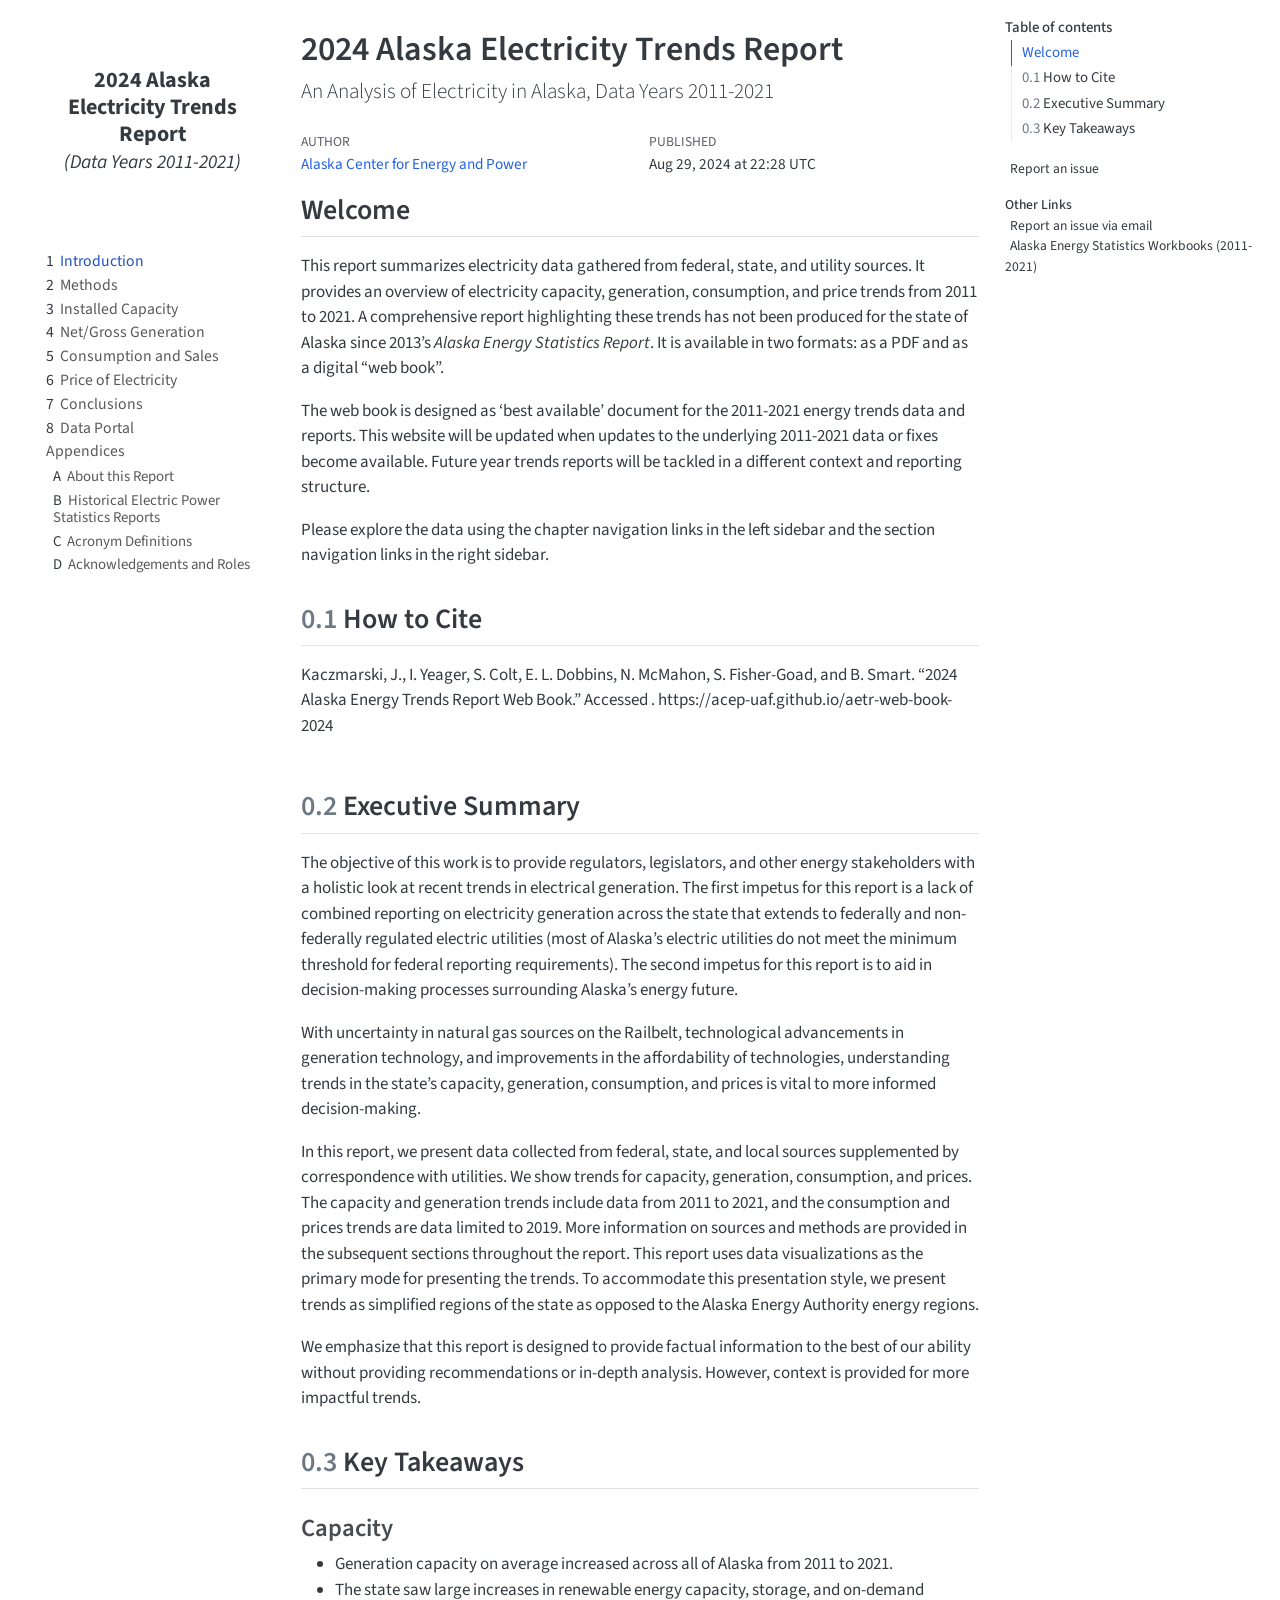
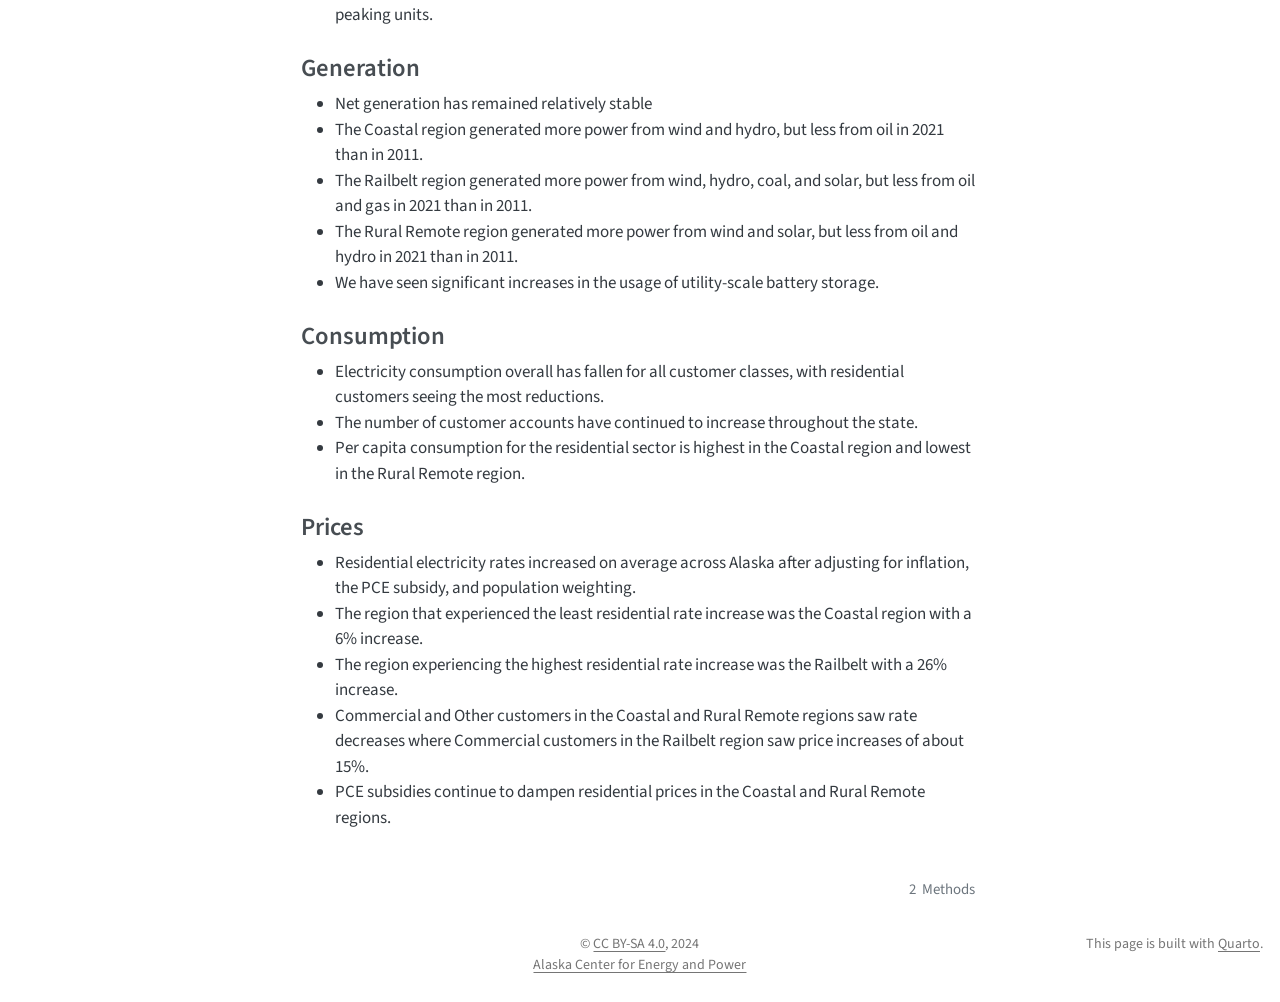
==== index.html @ c6b0159b "Built site for gh-pages" ====
<!DOCTYPE html>
<html xmlns="http://www.w3.org/1999/xhtml" lang="en" xml:lang="en"><head>

<meta charset="utf-8">
<meta name="generator" content="quarto-1.5.57">

<meta name="viewport" content="width=device-width, initial-scale=1.0, user-scalable=yes">

<meta name="author" content="Alaska Center for Energy and Power">

<title>2024 Alaska Electricity Trends Report</title>
<style>
code{white-space: pre-wrap;}
span.smallcaps{font-variant: small-caps;}
div.columns{display: flex; gap: min(4vw, 1.5em);}
div.column{flex: auto; overflow-x: auto;}
div.hanging-indent{margin-left: 1.5em; text-indent: -1.5em;}
ul.task-list{list-style: none;}
ul.task-list li input[type="checkbox"] {
  width: 0.8em;
  margin: 0 0.8em 0.2em -1em; /* quarto-specific, see https://github.com/quarto-dev/quarto-cli/issues/4556 */ 
  vertical-align: middle;
}
/* CSS for syntax highlighting */
pre > code.sourceCode { white-space: pre; position: relative; }
pre > code.sourceCode > span { line-height: 1.25; }
pre > code.sourceCode > span:empty { height: 1.2em; }
.sourceCode { overflow: visible; }
code.sourceCode > span { color: inherit; text-decoration: inherit; }
div.sourceCode { margin: 1em 0; }
pre.sourceCode { margin: 0; }
@media screen {
div.sourceCode { overflow: auto; }
}
@media print {
pre > code.sourceCode { white-space: pre-wrap; }
pre > code.sourceCode > span { display: inline-block; text-indent: -5em; padding-left: 5em; }
}
pre.numberSource code
  { counter-reset: source-line 0; }
pre.numberSource code > span
  { position: relative; left: -4em; counter-increment: source-line; }
pre.numberSource code > span > a:first-child::before
  { content: counter(source-line);
    position: relative; left: -1em; text-align: right; vertical-align: baseline;
    border: none; display: inline-block;
    -webkit-touch-callout: none; -webkit-user-select: none;
    -khtml-user-select: none; -moz-user-select: none;
    -ms-user-select: none; user-select: none;
    padding: 0 4px; width: 4em;
  }
pre.numberSource { margin-left: 3em;  padding-left: 4px; }
div.sourceCode
  {   }
@media screen {
pre > code.sourceCode > span > a:first-child::before { text-decoration: underline; }
}
</style>


<script src="site_libs/quarto-nav/quarto-nav.js"></script>
<script src="site_libs/clipboard/clipboard.min.js"></script>
<script src="site_libs/quarto-search/autocomplete.umd.js"></script>
<script src="site_libs/quarto-search/fuse.min.js"></script>
<script src="site_libs/quarto-search/quarto-search.js"></script>
<meta name="quarto:offset" content="./">
<link href="./methods.html" rel="next">
<script src="site_libs/quarto-html/quarto.js"></script>
<script src="site_libs/quarto-html/popper.min.js"></script>
<script src="site_libs/quarto-html/tippy.umd.min.js"></script>
<script src="site_libs/quarto-html/anchor.min.js"></script>
<link href="site_libs/quarto-html/tippy.css" rel="stylesheet">
<link href="site_libs/quarto-html/quarto-syntax-highlighting.css" rel="stylesheet" id="quarto-text-highlighting-styles">
<script src="site_libs/bootstrap/bootstrap.min.js"></script>
<link href="site_libs/bootstrap/bootstrap-icons.css" rel="stylesheet">
<link href="site_libs/bootstrap/bootstrap.min.css" rel="stylesheet" id="quarto-bootstrap" data-mode="light">
<script id="quarto-search-options" type="application/json">{
  "location": "sidebar",
  "copy-button": false,
  "collapse-after": 3,
  "panel-placement": "start",
  "type": "textbox",
  "limit": 50,
  "keyboard-shortcut": [
    "f",
    "/",
    "s"
  ],
  "show-item-context": false,
  "language": {
    "search-no-results-text": "No results",
    "search-matching-documents-text": "matching documents",
    "search-copy-link-title": "Copy link to search",
    "search-hide-matches-text": "Hide additional matches",
    "search-more-match-text": "more match in this document",
    "search-more-matches-text": "more matches in this document",
    "search-clear-button-title": "Clear",
    "search-text-placeholder": "",
    "search-detached-cancel-button-title": "Cancel",
    "search-submit-button-title": "Submit",
    "search-label": "Search"
  }
}</script>
<script type="module" src="site_libs/quarto-ojs/quarto-ojs-runtime.js"></script>
<link href="site_libs/quarto-ojs/quarto-ojs.css" rel="stylesheet">


<link rel="stylesheet" href="styles.css">
</head>

<body class="nav-sidebar floating">

<div id="quarto-search-results"></div>
  <header id="quarto-header" class="headroom fixed-top">
  <nav class="quarto-secondary-nav">
    <div class="container-fluid d-flex">
      <button type="button" class="quarto-btn-toggle btn" data-bs-toggle="collapse" role="button" data-bs-target=".quarto-sidebar-collapse-item" aria-controls="quarto-sidebar" aria-expanded="false" aria-label="Toggle sidebar navigation" onclick="if (window.quartoToggleHeadroom) { window.quartoToggleHeadroom(); }">
        <i class="bi bi-layout-text-sidebar-reverse"></i>
      </button>
        <nav class="quarto-page-breadcrumbs" aria-label="breadcrumb"><ol class="breadcrumb"><li class="breadcrumb-item"><a href="./index.html"><span class="chapter-number">1</span>&nbsp; <span class="chapter-title">Introduction</span></a></li></ol></nav>
        <a class="flex-grow-1" role="navigation" data-bs-toggle="collapse" data-bs-target=".quarto-sidebar-collapse-item" aria-controls="quarto-sidebar" aria-expanded="false" aria-label="Toggle sidebar navigation" onclick="if (window.quartoToggleHeadroom) { window.quartoToggleHeadroom(); }">      
        </a>
      <button type="button" class="btn quarto-search-button" aria-label="Search" onclick="window.quartoOpenSearch();">
        <i class="bi bi-search"></i>
      </button>
    </div>
  </nav>
</header>
<!-- content -->
<div id="quarto-content" class="quarto-container page-columns page-rows-contents page-layout-article">
<!-- sidebar -->
  <nav id="quarto-sidebar" class="sidebar collapse collapse-horizontal quarto-sidebar-collapse-item sidebar-navigation floating overflow-auto">
    <div class="pt-lg-2 mt-2 text-center sidebar-header sidebar-header-stacked">
      <a href="./index.html" class="sidebar-logo-link">
      <img src="./images/ACEP_gear.png" alt="" class="sidebar-logo py-0 d-lg-inline d-none">
      </a>
    <div class="sidebar-title mb-0 py-0">
      <a href="./"><strong>2024 Alaska Electricity Trends Report</strong><br><small><em>(Data Years 2011-2021)</em></small><br></a> 
        <div class="sidebar-tools-main tools-wide">
    <a href="https://www.uaf.edu/acep/" title="Alaska Center for Energy and Power" class="quarto-navigation-tool px-1" aria-label="Alaska Center for Energy and Power"><i class="bi bi-globe"></i></a>
    <a href="https://github.com/acep-uaf/aetr-web-book-2024" title="Source Code" class="quarto-navigation-tool px-1" aria-label="Source Code"><i class="bi bi-github"></i></a>
    <a href="./2024-Alaska-Electricity-Trends-Report.pdf" title="Download PDF" class="quarto-navigation-tool px-1" aria-label="Download PDF"><i class="bi bi-file-pdf"></i></a>
</div>
    </div>
      </div>
        <div class="mt-2 flex-shrink-0 align-items-center">
        <div class="sidebar-search">
        <div id="quarto-search" class="" title="Search"></div>
        </div>
        </div>
    <div class="sidebar-menu-container"> 
    <ul class="list-unstyled mt-1">
        <li class="sidebar-item">
  <div class="sidebar-item-container"> 
  <a href="./index.html" class="sidebar-item-text sidebar-link active">
 <span class="menu-text"><span class="chapter-number">1</span>&nbsp; <span class="chapter-title">Introduction</span></span></a>
  </div>
</li>
        <li class="sidebar-item">
  <div class="sidebar-item-container"> 
  <a href="./methods.html" class="sidebar-item-text sidebar-link">
 <span class="menu-text"><span class="chapter-number">2</span>&nbsp; <span class="chapter-title">Methods</span></span></a>
  </div>
</li>
        <li class="sidebar-item">
  <div class="sidebar-item-container"> 
  <a href="./capacity.html" class="sidebar-item-text sidebar-link">
 <span class="menu-text"><span class="chapter-number">3</span>&nbsp; <span class="chapter-title">Installed Capacity</span></span></a>
  </div>
</li>
        <li class="sidebar-item">
  <div class="sidebar-item-container"> 
  <a href="./generation.html" class="sidebar-item-text sidebar-link">
 <span class="menu-text"><span class="chapter-number">4</span>&nbsp; <span class="chapter-title">Net/Gross Generation</span></span></a>
  </div>
</li>
        <li class="sidebar-item">
  <div class="sidebar-item-container"> 
  <a href="./consumption.html" class="sidebar-item-text sidebar-link">
 <span class="menu-text"><span class="chapter-number">5</span>&nbsp; <span class="chapter-title">Consumption and Sales</span></span></a>
  </div>
</li>
        <li class="sidebar-item">
  <div class="sidebar-item-container"> 
  <a href="./prices.html" class="sidebar-item-text sidebar-link">
 <span class="menu-text"><span class="chapter-number">6</span>&nbsp; <span class="chapter-title">Price of Electricity</span></span></a>
  </div>
</li>
        <li class="sidebar-item">
  <div class="sidebar-item-container"> 
  <a href="./conclusions.html" class="sidebar-item-text sidebar-link">
 <span class="menu-text"><span class="chapter-number">7</span>&nbsp; <span class="chapter-title">Conclusions</span></span></a>
  </div>
</li>
        <li class="sidebar-item">
  <div class="sidebar-item-container"> 
  <a href="./data.html" class="sidebar-item-text sidebar-link">
 <span class="menu-text"><span class="chapter-number">8</span>&nbsp; <span class="chapter-title">Data Portal</span></span></a>
  </div>
</li>
        <li class="sidebar-item sidebar-item-section">
      <div class="sidebar-item-container"> 
            <a class="sidebar-item-text sidebar-link text-start" data-bs-toggle="collapse" data-bs-target="#quarto-sidebar-section-1" role="navigation" aria-expanded="true">
 <span class="menu-text">Appendices</span></a>
          <a class="sidebar-item-toggle text-start" data-bs-toggle="collapse" data-bs-target="#quarto-sidebar-section-1" role="navigation" aria-expanded="true" aria-label="Toggle section">
            <i class="bi bi-chevron-right ms-2"></i>
          </a> 
      </div>
      <ul id="quarto-sidebar-section-1" class="collapse list-unstyled sidebar-section depth1 show">  
          <li class="sidebar-item">
  <div class="sidebar-item-container"> 
  <a href="./about.html" class="sidebar-item-text sidebar-link">
 <span class="menu-text"><span class="chapter-number">A</span>&nbsp; <span class="chapter-title">About this Report</span></span></a>
  </div>
</li>
          <li class="sidebar-item">
  <div class="sidebar-item-container"> 
  <a href="./historic_reports.html" class="sidebar-item-text sidebar-link">
 <span class="menu-text"><span class="chapter-number">B</span>&nbsp; <span class="chapter-title">Historical Electric Power Statistics Reports</span></span></a>
  </div>
</li>
          <li class="sidebar-item">
  <div class="sidebar-item-container"> 
  <a href="./acronyms.html" class="sidebar-item-text sidebar-link">
 <span class="menu-text"><span class="chapter-number">C</span>&nbsp; <span class="chapter-title">Acronym Definitions</span></span></a>
  </div>
</li>
          <li class="sidebar-item">
  <div class="sidebar-item-container"> 
  <a href="./credits.html" class="sidebar-item-text sidebar-link">
 <span class="menu-text"><span class="chapter-number">D</span>&nbsp; <span class="chapter-title">Acknowledgements and Roles</span></span></a>
  </div>
</li>
      </ul>
  </li>
    </ul>
    </div>
</nav>
<div id="quarto-sidebar-glass" class="quarto-sidebar-collapse-item" data-bs-toggle="collapse" data-bs-target=".quarto-sidebar-collapse-item"></div>
<!-- margin-sidebar -->
    <div id="quarto-margin-sidebar" class="sidebar margin-sidebar">
        <nav id="TOC" role="doc-toc" class="toc-active">
    <h2 id="toc-title">Table of contents</h2>
   
  <ul>
  <li><a href="#welcome" id="toc-welcome" class="nav-link active" data-scroll-target="#welcome">Welcome</a></li>
  <li><a href="#how-to-cite" id="toc-how-to-cite" class="nav-link" data-scroll-target="#how-to-cite"><span class="header-section-number">0.1</span> How to Cite</a></li>
  <li><a href="#executive-summary" id="toc-executive-summary" class="nav-link" data-scroll-target="#executive-summary"><span class="header-section-number">0.2</span> Executive Summary</a></li>
  <li><a href="#key-takeaways" id="toc-key-takeaways" class="nav-link" data-scroll-target="#key-takeaways"><span class="header-section-number">0.3</span> Key Takeaways</a>
  <ul class="collapse">
  <li><a href="#capacity" id="toc-capacity" class="nav-link" data-scroll-target="#capacity">Capacity</a></li>
  <li><a href="#generation" id="toc-generation" class="nav-link" data-scroll-target="#generation">Generation</a></li>
  <li><a href="#consumption" id="toc-consumption" class="nav-link" data-scroll-target="#consumption">Consumption</a></li>
  <li><a href="#prices" id="toc-prices" class="nav-link" data-scroll-target="#prices">Prices</a></li>
  </ul></li>
  </ul>
<div class="toc-actions"><ul><li><a href="https://github.com/acep-uaf/aetr-web-book-2024/issues/new" class="toc-action"><i class="bi bi-github"></i>Report an issue</a></li></ul></div><div class="quarto-other-links"><h2>Other Links</h2><ul><li><a href="mailto:uaf-acep-dcm-support@alaska.edu"><i class="bi bi-envelope-exclamation"></i>Report an issue via email</a></li><li><a href="https://acep-uaf.github.io/ak-energy-statistics-2011_2021/"><i class="bi bi-bi-file-spreadsheet"></i>Alaska Energy Statistics Workbooks (2011-2021)</a></li></ul></div></nav>
    </div>
<!-- main -->
<main class="content" id="quarto-document-content">

<header id="title-block-header" class="quarto-title-block default">
<div class="quarto-title">
<h1 class="title">2024 Alaska Electricity Trends Report</h1>
<p class="subtitle lead">An Analysis of Electricity in Alaska, Data Years 2011-2021</p>
</div>



<div class="quarto-title-meta">

    <div>
    <div class="quarto-title-meta-heading">Author</div>
    <div class="quarto-title-meta-contents">
             <p><a href="https://www.uaf.edu/acep/">Alaska Center for Energy and Power</a> </p>
          </div>
  </div>
    
    <div>
    <div class="quarto-title-meta-heading">Published</div>
    <div class="quarto-title-meta-contents">
      <p class="date">Aug 29, 2024 at 22:28 UTC</p>
    </div>
  </div>
  
    
  </div>
  


</header>


<section id="welcome" class="level2 unnumbered">
<h2 class="unnumbered anchored" data-anchor-id="welcome">Welcome</h2>
<p>This report summarizes electricity data gathered from federal, state, and utility sources. It provides an overview of electricity capacity, generation, consumption, and price trends from 2011 to 2021. A comprehensive report highlighting these trends has not been produced for the state of Alaska since 2013’s <em>Alaska Energy Statistics Report</em>. It is available in two formats: as a PDF and as a digital “web book”.</p>
<p>The web book is designed as ‘best available’ document for the 2011-2021 energy trends data and reports. This website will be updated when updates to the underlying 2011-2021 data or fixes become available. Future year trends reports will be tackled in a different context and reporting structure.</p>
<p>Please explore the data using the chapter navigation links in the left sidebar and the section navigation links in the right sidebar.</p>
</section>
<section id="how-to-cite" class="level2" data-number="0.1">
<h2 data-number="0.1" class="anchored" data-anchor-id="how-to-cite"><span class="header-section-number">0.1</span> How to Cite</h2>
<p>Kaczmarski, J., I. Yeager, S. Colt, E. L. Dobbins, N. McMahon, S. Fisher-Goad, and B. Smart. “2024 Alaska Energy Trends Report Web Book.” Accessed <span><span id="ojs-element-id-1"></span>.</span> https://acep-uaf.github.io/aetr-web-book-2024</p>
<div class="cell">
<div class="sourceCode cell-code hidden" id="cb1" data-startfrom="35" data-source-offset="-24"><pre class="sourceCode js code-with-copy"><code class="sourceCode javascript" style="counter-reset: source-line 34;"><span id="cb1-35"><a href="#cb1-35" aria-hidden="true" tabindex="-1"></a>date <span class="op">=</span> <span class="kw">new</span> <span class="bu">Date</span>()<span class="op">;</span></span>
<span id="cb1-36"><a href="#cb1-36" aria-hidden="true" tabindex="-1"></a>day <span class="op">=</span> date<span class="op">.</span><span class="fu">getDate</span>()<span class="op">;</span></span>
<span id="cb1-37"><a href="#cb1-37" aria-hidden="true" tabindex="-1"></a>month <span class="op">=</span> date<span class="op">.</span><span class="fu">toLocaleString</span>(<span class="st">'default'</span><span class="op">,</span> { <span class="dt">month</span><span class="op">:</span> <span class="st">'long'</span> })<span class="op">;</span></span>
<span id="cb1-38"><a href="#cb1-38" aria-hidden="true" tabindex="-1"></a>year <span class="op">=</span> date<span class="op">.</span><span class="fu">getFullYear</span>()<span class="op">;</span></span>
<span id="cb1-39"><a href="#cb1-39" aria-hidden="true" tabindex="-1"></a>month_2digit <span class="op">=</span> (date<span class="op">.</span><span class="fu">getMonth</span>() <span class="op">+</span> <span class="dv">1</span>)<span class="op">.</span><span class="fu">toString</span>()<span class="op">.</span><span class="fu">padStart</span>(<span class="dv">2</span><span class="op">,</span> <span class="st">"0"</span>)<span class="op">;</span></span>
<span id="cb1-40"><a href="#cb1-40" aria-hidden="true" tabindex="-1"></a>day_2digit   <span class="op">=</span> date<span class="op">.</span><span class="fu">getDate</span>()<span class="op">.</span><span class="fu">toString</span>()<span class="op">.</span><span class="fu">padStart</span>(<span class="dv">2</span><span class="op">,</span> <span class="st">"0"</span>)<span class="op">;</span></span>
<span id="cb1-41"><a href="#cb1-41" aria-hidden="true" tabindex="-1"></a></span>
<span id="cb1-42"><a href="#cb1-42" aria-hidden="true" tabindex="-1"></a>currentDate <span class="op">=</span> <span class="vs">`</span><span class="sc">${</span>month<span class="sc">}</span><span class="vs"> </span><span class="sc">${</span>day<span class="sc">}</span><span class="vs">, </span><span class="sc">${</span>year<span class="sc">}</span><span class="vs">`</span></span>
<span id="cb1-43"><a href="#cb1-43" aria-hidden="true" tabindex="-1"></a></span>
<span id="cb1-44"><a href="#cb1-44" aria-hidden="true" tabindex="-1"></a><span class="co">// build a button</span></span>
<span id="cb1-45"><a href="#cb1-45" aria-hidden="true" tabindex="-1"></a>citation_button <span class="op">=</span> (blob<span class="op">,</span> filename <span class="op">=</span> <span class="st">'test.bib'</span><span class="op">,</span> displayname) <span class="kw">=&gt;</span> {</span>
<span id="cb1-46"><a href="#cb1-46" aria-hidden="true" tabindex="-1"></a>  <span class="kw">const</span> button <span class="op">=</span> DOM<span class="op">.</span><span class="fu">download</span>(</span>
<span id="cb1-47"><a href="#cb1-47" aria-hidden="true" tabindex="-1"></a>    blob<span class="op">,</span></span>
<span id="cb1-48"><a href="#cb1-48" aria-hidden="true" tabindex="-1"></a>    filename<span class="op">,</span></span>
<span id="cb1-49"><a href="#cb1-49" aria-hidden="true" tabindex="-1"></a>    <span class="vs">`</span><span class="sc">${</span>displayname<span class="sc">}</span><span class="vs">`</span></span>
<span id="cb1-50"><a href="#cb1-50" aria-hidden="true" tabindex="-1"></a>  )<span class="op">;</span></span>
<span id="cb1-51"><a href="#cb1-51" aria-hidden="true" tabindex="-1"></a>  <span class="cf">return</span> button<span class="op">;</span></span>
<span id="cb1-52"><a href="#cb1-52" aria-hidden="true" tabindex="-1"></a>}</span>
<span id="cb1-53"><a href="#cb1-53" aria-hidden="true" tabindex="-1"></a></span>
<span id="cb1-54"><a href="#cb1-54" aria-hidden="true" tabindex="-1"></a><span class="co">// BibLaTeX content</span></span>
<span id="cb1-55"><a href="#cb1-55" aria-hidden="true" tabindex="-1"></a>biblatexContent <span class="op">=</span> </span>
<span id="cb1-56"><a href="#cb1-56" aria-hidden="true" tabindex="-1"></a><span class="vs">`@online{aetr_web_book_2024,</span></span>
<span id="cb1-57"><a href="#cb1-57" aria-hidden="true" tabindex="-1"></a><span class="vs">    author = {Jesse Kaczmarski and Ian Yeager and Steve Colt and Elizabeth L. Dobbins and Neil McMahon and Sara Fisher-Goad and Brittany Smart},</span></span>
<span id="cb1-58"><a href="#cb1-58" aria-hidden="true" tabindex="-1"></a><span class="vs">    title = {{2024 Alaska Electricity Trends Report}},</span></span>
<span id="cb1-59"><a href="#cb1-59" aria-hidden="true" tabindex="-1"></a><span class="vs">    year = 2024,</span></span>
<span id="cb1-60"><a href="#cb1-60" aria-hidden="true" tabindex="-1"></a><span class="vs">    url = {https://acep-uaf.github.io/aetr-web-book-2024/},</span></span>
<span id="cb1-61"><a href="#cb1-61" aria-hidden="true" tabindex="-1"></a><span class="vs">    urldate = {</span><span class="sc">${</span>year<span class="sc">}</span><span class="vs">-</span><span class="sc">${</span>month_2digit<span class="sc">}</span><span class="vs">-</span><span class="sc">${</span>day_2digit<span class="sc">}</span><span class="vs">}</span></span>
<span id="cb1-62"><a href="#cb1-62" aria-hidden="true" tabindex="-1"></a><span class="vs">}`</span></span>
<span id="cb1-63"><a href="#cb1-63" aria-hidden="true" tabindex="-1"></a></span>
<span id="cb1-64"><a href="#cb1-64" aria-hidden="true" tabindex="-1"></a>risContent <span class="op">=</span> </span>
<span id="cb1-65"><a href="#cb1-65" aria-hidden="true" tabindex="-1"></a><span class="vs">`TY  - ELEC</span></span>
<span id="cb1-66"><a href="#cb1-66" aria-hidden="true" tabindex="-1"></a><span class="vs">AU  - Kaczmarski,Jesse</span></span>
<span id="cb1-67"><a href="#cb1-67" aria-hidden="true" tabindex="-1"></a><span class="vs">AU  - Yeager,Ian</span></span>
<span id="cb1-68"><a href="#cb1-68" aria-hidden="true" tabindex="-1"></a><span class="vs">AU  - Colt,Steve</span></span>
<span id="cb1-69"><a href="#cb1-69" aria-hidden="true" tabindex="-1"></a><span class="vs">AU  - Dobbins,Elizabeth L.</span></span>
<span id="cb1-70"><a href="#cb1-70" aria-hidden="true" tabindex="-1"></a><span class="vs">AU  - McMahon,Neil</span></span>
<span id="cb1-71"><a href="#cb1-71" aria-hidden="true" tabindex="-1"></a><span class="vs">AU  - Fisher-Goad,Sara</span></span>
<span id="cb1-72"><a href="#cb1-72" aria-hidden="true" tabindex="-1"></a><span class="vs">AU  - Smart,Brittany</span></span>
<span id="cb1-73"><a href="#cb1-73" aria-hidden="true" tabindex="-1"></a><span class="vs">TI  - 2024 Alaska Electricity Trends Report</span></span>
<span id="cb1-74"><a href="#cb1-74" aria-hidden="true" tabindex="-1"></a><span class="vs">PY  - 2024</span></span>
<span id="cb1-75"><a href="#cb1-75" aria-hidden="true" tabindex="-1"></a><span class="vs">DA  - {</span><span class="sc">${</span>year<span class="sc">}</span><span class="vs">-</span><span class="sc">${</span>month_2digit<span class="sc">}</span><span class="vs">-</span><span class="sc">${</span>day_2digit<span class="sc">}</span><span class="vs">}</span></span>
<span id="cb1-76"><a href="#cb1-76" aria-hidden="true" tabindex="-1"></a><span class="vs">UR  - https://acep-uaf.github.io/aetr-web-book-2024/</span></span>
<span id="cb1-77"><a href="#cb1-77" aria-hidden="true" tabindex="-1"></a><span class="vs">N1  - Accessed on </span><span class="sc">${</span>currentDate<span class="sc">}</span></span>
<span id="cb1-78"><a href="#cb1-78" aria-hidden="true" tabindex="-1"></a><span class="vs">ER  -`</span></span>
<span id="cb1-79"><a href="#cb1-79" aria-hidden="true" tabindex="-1"></a></span>
<span id="cb1-80"><a href="#cb1-80" aria-hidden="true" tabindex="-1"></a><span class="co">// Create the blobs</span></span>
<span id="cb1-81"><a href="#cb1-81" aria-hidden="true" tabindex="-1"></a>biblatex_blob <span class="op">=</span> <span class="kw">new</span> <span class="bu">Blob</span>([biblatexContent]<span class="op">,</span> { <span class="dt">type</span><span class="op">:</span> <span class="st">'text/plain'</span> })<span class="op">;</span> </span>
<span id="cb1-82"><a href="#cb1-82" aria-hidden="true" tabindex="-1"></a>ris_blob <span class="op">=</span> <span class="kw">new</span> <span class="bu">Blob</span>([risContent]<span class="op">,</span> { <span class="dt">type</span><span class="op">:</span> <span class="st">'text/plain'</span> })<span class="op">;</span> </span>
<span id="cb1-83"><a href="#cb1-83" aria-hidden="true" tabindex="-1"></a></span>
<span id="cb1-84"><a href="#cb1-84" aria-hidden="true" tabindex="-1"></a><span class="co">// Insert blobs into buttons</span></span>
<span id="cb1-85"><a href="#cb1-85" aria-hidden="true" tabindex="-1"></a><span class="fu">citation_button</span>(biblatex_blob<span class="op">,</span> <span class="st">'aetr_web_book_2024.bib'</span><span class="op">,</span> <span class="st">'BibLaTeX'</span>)<span class="op">;</span></span></code><button title="Copy to Clipboard" class="code-copy-button"><i class="bi"></i></button></pre></div>
<div class="cell-output cell-output-display">
<div>
<div id="ojs-cell-1-1" data-nodetype="declaration">

</div>
</div>
</div>
<div class="cell-output cell-output-display">
<div>
<div id="ojs-cell-1-2" data-nodetype="declaration">

</div>
</div>
</div>
<div class="cell-output cell-output-display">
<div>
<div id="ojs-cell-1-3" data-nodetype="declaration">

</div>
</div>
</div>
<div class="cell-output cell-output-display">
<div>
<div id="ojs-cell-1-4" data-nodetype="declaration">

</div>
</div>
</div>
<div class="cell-output cell-output-display">
<div>
<div id="ojs-cell-1-5" data-nodetype="declaration">

</div>
</div>
</div>
<div class="cell-output cell-output-display">
<div>
<div id="ojs-cell-1-6" data-nodetype="declaration">

</div>
</div>
</div>
<div class="cell-output cell-output-display">
<div>
<div id="ojs-cell-1-7" data-nodetype="declaration">

</div>
</div>
</div>
<div class="cell-output cell-output-display">
<div>
<div id="ojs-cell-1-8" data-nodetype="declaration">

</div>
</div>
</div>
<div class="cell-output cell-output-display">
<div>
<div id="ojs-cell-1-9" data-nodetype="declaration">

</div>
</div>
</div>
<div class="cell-output cell-output-display">
<div>
<div id="ojs-cell-1-10" data-nodetype="declaration">

</div>
</div>
</div>
<div class="cell-output cell-output-display">
<div>
<div id="ojs-cell-1-11" data-nodetype="declaration">

</div>
</div>
</div>
<div class="cell-output cell-output-display">
<div>
<div id="ojs-cell-1-12" data-nodetype="declaration">

</div>
</div>
</div>
<div class="cell-output cell-output-display">
<div>
<div id="ojs-cell-1-13" data-nodetype="expression">

</div>
</div>
</div>
<div class="sourceCode cell-code hidden" id="cb2" data-startfrom="86" data-source-offset="-1525"><pre class="sourceCode js code-with-copy"><code class="sourceCode javascript" style="counter-reset: source-line 85;"><span id="cb2-86"><a href="#cb2-86" aria-hidden="true" tabindex="-1"></a><span class="fu">citation_button</span>(ris_blob<span class="op">,</span> <span class="st">'aetr_web_book_2024.ris'</span><span class="op">,</span> <span class="st">'RIS'</span>)<span class="op">;</span></span></code><button title="Copy to Clipboard" class="code-copy-button"><i class="bi"></i></button></pre></div>
<div class="cell-output cell-output-display">
<div>
<div id="ojs-cell-1-14" data-nodetype="expression">

</div>
</div>
</div>
</div>
</section>
<section id="executive-summary" class="level2" data-number="0.2">
<h2 data-number="0.2" class="anchored" data-anchor-id="executive-summary"><span class="header-section-number">0.2</span> Executive Summary</h2>
<p>The objective of this work is to provide regulators, legislators, and other energy stakeholders with a holistic look at recent trends in electrical generation. The first impetus for this report is a lack of combined reporting on electricity generation across the state that extends to federally and non-federally regulated electric utilities (most of Alaska’s electric utilities do not meet the minimum threshold for federal reporting requirements). The second impetus for this report is to aid in decision-making processes surrounding Alaska’s energy future.</p>
<p>With uncertainty in natural gas sources on the Railbelt, technological advancements in generation technology, and improvements in the affordability of technologies, understanding trends in the state’s capacity, generation, consumption, and prices is vital to more informed decision-making.</p>
<p>In this report, we present data collected from federal, state, and local sources supplemented by correspondence with utilities. We show trends for capacity, generation, consumption, and prices. The capacity and generation trends include data from 2011 to 2021, and the consumption and prices trends are data limited to 2019. More information on sources and methods are provided in the subsequent sections throughout the report. This report uses data visualizations as the primary mode for presenting the trends. To accommodate this presentation style, we present trends as simplified regions of the state as opposed to the Alaska Energy Authority energy regions.</p>
<p>We emphasize that this report is designed to provide factual information to the best of our ability without providing recommendations or in-depth analysis. However, context is provided for more impactful trends.</p>
</section>
<section id="key-takeaways" class="level2" data-number="0.3">
<h2 data-number="0.3" class="anchored" data-anchor-id="key-takeaways"><span class="header-section-number">0.3</span> Key Takeaways</h2>
<section id="capacity" class="level3">
<h3 class="anchored" data-anchor-id="capacity">Capacity</h3>
<ul>
<li>Generation capacity on average increased across all of Alaska from 2011 to 2021.</li>
<li>The state saw large increases in renewable energy capacity, storage, and on-demand peaking units.</li>
</ul>
</section>
<section id="generation" class="level3">
<h3 class="anchored" data-anchor-id="generation">Generation</h3>
<ul>
<li>Net generation has remained relatively stable</li>
<li>The Coastal region generated more power from wind and hydro, but less from oil in 2021 than in 2011.</li>
<li>The Railbelt region generated more power from wind, hydro, coal, and solar, but less from oil and gas in 2021 than in 2011.</li>
<li>The Rural Remote region generated more power from wind and solar, but less from oil and hydro in 2021 than in 2011.</li>
<li>We have seen significant increases in the usage of utility-scale battery storage.</li>
</ul>
</section>
<section id="consumption" class="level3">
<h3 class="anchored" data-anchor-id="consumption">Consumption</h3>
<ul>
<li>Electricity consumption overall has fallen for all customer classes, with residential customers seeing the most reductions.</li>
<li>The number of customer accounts have continued to increase throughout the state.</li>
<li>Per capita consumption for the residential sector is highest in the Coastal region and lowest in the Rural Remote region.</li>
</ul>
</section>
<section id="prices" class="level3">
<h3 class="anchored" data-anchor-id="prices">Prices</h3>
<ul>
<li>Residential electricity rates increased on average across Alaska after adjusting for inflation, the PCE subsidy, and population weighting.</li>
<li>The region that experienced the least residential rate increase was the Coastal region with a 6% increase.</li>
<li>The region experiencing the highest residential rate increase was the Railbelt with a 26% increase.</li>
<li>Commercial and Other customers in the Coastal and Rural Remote regions saw rate decreases where Commercial customers in the Railbelt region saw price increases of about 15%.</li>
<li>PCE subsidies continue to dampen residential prices in the Coastal and Rural Remote regions.</li>
</ul>


<div class="ojs-auto-generated hidden">
<script type="ojs-module-contents">
eyJjb250ZW50cyI6WyAgeyJtZXRob2ROYW1lIjoiaW50ZXJwcmV0IiwiaW5saW5lIjoidHJ1ZSIsInNvdXJjZSI6Imh0bC5odG1sYDxzcGFuPiR7Y3VycmVudERhdGV9PC9zcGFuPmAiLCAiY2VsbE5hbWUiOiJvanMtZWxlbWVudC1pZC0xIn1dfQ==
</script>
</div>
</section>
</section>

</main> <!-- /main -->
<script type="ojs-module-contents">
[base64]
</script>
<script type="module">
if (window.location.protocol === "file:") { alert("The OJS runtime does not work with file:// URLs. Please use a web server to view this document."); }
window._ojs.paths.runtimeToDoc = "../..";
window._ojs.paths.runtimeToRoot = "../..";
window._ojs.paths.docToRoot = "";
window._ojs.selfContained = false;
window._ojs.runtime.interpretFromScriptTags();
</script>
<script id="quarto-html-after-body" type="application/javascript">
window.document.addEventListener("DOMContentLoaded", function (event) {
  const toggleBodyColorMode = (bsSheetEl) => {
    const mode = bsSheetEl.getAttribute("data-mode");
    const bodyEl = window.document.querySelector("body");
    if (mode === "dark") {
      bodyEl.classList.add("quarto-dark");
      bodyEl.classList.remove("quarto-light");
    } else {
      bodyEl.classList.add("quarto-light");
      bodyEl.classList.remove("quarto-dark");
    }
  }
  const toggleBodyColorPrimary = () => {
    const bsSheetEl = window.document.querySelector("link#quarto-bootstrap");
    if (bsSheetEl) {
      toggleBodyColorMode(bsSheetEl);
    }
  }
  toggleBodyColorPrimary();  
  const icon = "";
  const anchorJS = new window.AnchorJS();
  anchorJS.options = {
    placement: 'right',
    icon: icon
  };
  anchorJS.add('.anchored');
  const isCodeAnnotation = (el) => {
    for (const clz of el.classList) {
      if (clz.startsWith('code-annotation-')) {                     
        return true;
      }
    }
    return false;
  }
  const onCopySuccess = function(e) {
    // button target
    const button = e.trigger;
    // don't keep focus
    button.blur();
    // flash "checked"
    button.classList.add('code-copy-button-checked');
    var currentTitle = button.getAttribute("title");
    button.setAttribute("title", "Copied!");
    let tooltip;
    if (window.bootstrap) {
      button.setAttribute("data-bs-toggle", "tooltip");
      button.setAttribute("data-bs-placement", "left");
      button.setAttribute("data-bs-title", "Copied!");
      tooltip = new bootstrap.Tooltip(button, 
        { trigger: "manual", 
          customClass: "code-copy-button-tooltip",
          offset: [0, -8]});
      tooltip.show();    
    }
    setTimeout(function() {
      if (tooltip) {
        tooltip.hide();
        button.removeAttribute("data-bs-title");
        button.removeAttribute("data-bs-toggle");
        button.removeAttribute("data-bs-placement");
      }
      button.setAttribute("title", currentTitle);
      button.classList.remove('code-copy-button-checked');
    }, 1000);
    // clear code selection
    e.clearSelection();
  }
  const getTextToCopy = function(trigger) {
      const codeEl = trigger.previousElementSibling.cloneNode(true);
      for (const childEl of codeEl.children) {
        if (isCodeAnnotation(childEl)) {
          childEl.remove();
        }
      }
      return codeEl.innerText;
  }
  const clipboard = new window.ClipboardJS('.code-copy-button:not([data-in-quarto-modal])', {
    text: getTextToCopy
  });
  clipboard.on('success', onCopySuccess);
  if (window.document.getElementById('quarto-embedded-source-code-modal')) {
    // For code content inside modals, clipBoardJS needs to be initialized with a container option
    // TODO: Check when it could be a function (https://github.com/zenorocha/clipboard.js/issues/860)
    const clipboardModal = new window.ClipboardJS('.code-copy-button[data-in-quarto-modal]', {
      text: getTextToCopy,
      container: window.document.getElementById('quarto-embedded-source-code-modal')
    });
    clipboardModal.on('success', onCopySuccess);
  }
    var localhostRegex = new RegExp(/^(?:http|https):\/\/localhost\:?[0-9]*\//);
    var mailtoRegex = new RegExp(/^mailto:/);
      var filterRegex = new RegExp("https:\/\/acep-uaf\.github\.io\/aetr-web-book-2024\/");
    var isInternal = (href) => {
        return filterRegex.test(href) || localhostRegex.test(href) || mailtoRegex.test(href);
    }
    // Inspect non-navigation links and adorn them if external
 	var links = window.document.querySelectorAll('a[href]:not(.nav-link):not(.navbar-brand):not(.toc-action):not(.sidebar-link):not(.sidebar-item-toggle):not(.pagination-link):not(.no-external):not([aria-hidden]):not(.dropdown-item):not(.quarto-navigation-tool):not(.about-link)');
    for (var i=0; i<links.length; i++) {
      const link = links[i];
      if (!isInternal(link.href)) {
        // undo the damage that might have been done by quarto-nav.js in the case of
        // links that we want to consider external
        if (link.dataset.originalHref !== undefined) {
          link.href = link.dataset.originalHref;
        }
      }
    }
  function tippyHover(el, contentFn, onTriggerFn, onUntriggerFn) {
    const config = {
      allowHTML: true,
      maxWidth: 500,
      delay: 100,
      arrow: false,
      appendTo: function(el) {
          return el.parentElement;
      },
      interactive: true,
      interactiveBorder: 10,
      theme: 'quarto',
      placement: 'bottom-start',
    };
    if (contentFn) {
      config.content = contentFn;
    }
    if (onTriggerFn) {
      config.onTrigger = onTriggerFn;
    }
    if (onUntriggerFn) {
      config.onUntrigger = onUntriggerFn;
    }
    window.tippy(el, config); 
  }
  const noterefs = window.document.querySelectorAll('a[role="doc-noteref"]');
  for (var i=0; i<noterefs.length; i++) {
    const ref = noterefs[i];
    tippyHover(ref, function() {
      // use id or data attribute instead here
      let href = ref.getAttribute('data-footnote-href') || ref.getAttribute('href');
      try { href = new URL(href).hash; } catch {}
      const id = href.replace(/^#\/?/, "");
      const note = window.document.getElementById(id);
      if (note) {
        return note.innerHTML;
      } else {
        return "";
      }
    });
  }
  const xrefs = window.document.querySelectorAll('a.quarto-xref');
  const processXRef = (id, note) => {
    // Strip column container classes
    const stripColumnClz = (el) => {
      el.classList.remove("page-full", "page-columns");
      if (el.children) {
        for (const child of el.children) {
          stripColumnClz(child);
        }
      }
    }
    stripColumnClz(note)
    if (id === null || id.startsWith('sec-')) {
      // Special case sections, only their first couple elements
      const container = document.createElement("div");
      if (note.children && note.children.length > 2) {
        container.appendChild(note.children[0].cloneNode(true));
        for (let i = 1; i < note.children.length; i++) {
          const child = note.children[i];
          if (child.tagName === "P" && child.innerText === "") {
            continue;
          } else {
            container.appendChild(child.cloneNode(true));
            break;
          }
        }
        if (window.Quarto?.typesetMath) {
          window.Quarto.typesetMath(container);
        }
        return container.innerHTML
      } else {
        if (window.Quarto?.typesetMath) {
          window.Quarto.typesetMath(note);
        }
        return note.innerHTML;
      }
    } else {
      // Remove any anchor links if they are present
      const anchorLink = note.querySelector('a.anchorjs-link');
      if (anchorLink) {
        anchorLink.remove();
      }
      if (window.Quarto?.typesetMath) {
        window.Quarto.typesetMath(note);
      }
      // TODO in 1.5, we should make sure this works without a callout special case
      if (note.classList.contains("callout")) {
        return note.outerHTML;
      } else {
        return note.innerHTML;
      }
    }
  }
  for (var i=0; i<xrefs.length; i++) {
    const xref = xrefs[i];
    tippyHover(xref, undefined, function(instance) {
      instance.disable();
      let url = xref.getAttribute('href');
      let hash = undefined; 
      if (url.startsWith('#')) {
        hash = url;
      } else {
        try { hash = new URL(url).hash; } catch {}
      }
      if (hash) {
        const id = hash.replace(/^#\/?/, "");
        const note = window.document.getElementById(id);
        if (note !== null) {
          try {
            const html = processXRef(id, note.cloneNode(true));
            instance.setContent(html);
          } finally {
            instance.enable();
            instance.show();
          }
        } else {
          // See if we can fetch this
          fetch(url.split('#')[0])
          .then(res => res.text())
          .then(html => {
            const parser = new DOMParser();
            const htmlDoc = parser.parseFromString(html, "text/html");
            const note = htmlDoc.getElementById(id);
            if (note !== null) {
              const html = processXRef(id, note);
              instance.setContent(html);
            } 
          }).finally(() => {
            instance.enable();
            instance.show();
          });
        }
      } else {
        // See if we can fetch a full url (with no hash to target)
        // This is a special case and we should probably do some content thinning / targeting
        fetch(url)
        .then(res => res.text())
        .then(html => {
          const parser = new DOMParser();
          const htmlDoc = parser.parseFromString(html, "text/html");
          const note = htmlDoc.querySelector('main.content');
          if (note !== null) {
            // This should only happen for chapter cross references
            // (since there is no id in the URL)
            // remove the first header
            if (note.children.length > 0 && note.children[0].tagName === "HEADER") {
              note.children[0].remove();
            }
            const html = processXRef(null, note);
            instance.setContent(html);
          } 
        }).finally(() => {
          instance.enable();
          instance.show();
        });
      }
    }, function(instance) {
    });
  }
      let selectedAnnoteEl;
      const selectorForAnnotation = ( cell, annotation) => {
        let cellAttr = 'data-code-cell="' + cell + '"';
        let lineAttr = 'data-code-annotation="' +  annotation + '"';
        const selector = 'span[' + cellAttr + '][' + lineAttr + ']';
        return selector;
      }
      const selectCodeLines = (annoteEl) => {
        const doc = window.document;
        const targetCell = annoteEl.getAttribute("data-target-cell");
        const targetAnnotation = annoteEl.getAttribute("data-target-annotation");
        const annoteSpan = window.document.querySelector(selectorForAnnotation(targetCell, targetAnnotation));
        const lines = annoteSpan.getAttribute("data-code-lines").split(",");
        const lineIds = lines.map((line) => {
          return targetCell + "-" + line;
        })
        let top = null;
        let height = null;
        let parent = null;
        if (lineIds.length > 0) {
            //compute the position of the single el (top and bottom and make a div)
            const el = window.document.getElementById(lineIds[0]);
            top = el.offsetTop;
            height = el.offsetHeight;
            parent = el.parentElement.parentElement;
          if (lineIds.length > 1) {
            const lastEl = window.document.getElementById(lineIds[lineIds.length - 1]);
            const bottom = lastEl.offsetTop + lastEl.offsetHeight;
            height = bottom - top;
          }
          if (top !== null && height !== null && parent !== null) {
            // cook up a div (if necessary) and position it 
            let div = window.document.getElementById("code-annotation-line-highlight");
            if (div === null) {
              div = window.document.createElement("div");
              div.setAttribute("id", "code-annotation-line-highlight");
              div.style.position = 'absolute';
              parent.appendChild(div);
            }
            div.style.top = top - 2 + "px";
            div.style.height = height + 4 + "px";
            div.style.left = 0;
            let gutterDiv = window.document.getElementById("code-annotation-line-highlight-gutter");
            if (gutterDiv === null) {
              gutterDiv = window.document.createElement("div");
              gutterDiv.setAttribute("id", "code-annotation-line-highlight-gutter");
              gutterDiv.style.position = 'absolute';
              const codeCell = window.document.getElementById(targetCell);
              const gutter = codeCell.querySelector('.code-annotation-gutter');
              gutter.appendChild(gutterDiv);
            }
            gutterDiv.style.top = top - 2 + "px";
            gutterDiv.style.height = height + 4 + "px";
          }
          selectedAnnoteEl = annoteEl;
        }
      };
      const unselectCodeLines = () => {
        const elementsIds = ["code-annotation-line-highlight", "code-annotation-line-highlight-gutter"];
        elementsIds.forEach((elId) => {
          const div = window.document.getElementById(elId);
          if (div) {
            div.remove();
          }
        });
        selectedAnnoteEl = undefined;
      };
        // Handle positioning of the toggle
    window.addEventListener(
      "resize",
      throttle(() => {
        elRect = undefined;
        if (selectedAnnoteEl) {
          selectCodeLines(selectedAnnoteEl);
        }
      }, 10)
    );
    function throttle(fn, ms) {
    let throttle = false;
    let timer;
      return (...args) => {
        if(!throttle) { // first call gets through
            fn.apply(this, args);
            throttle = true;
        } else { // all the others get throttled
            if(timer) clearTimeout(timer); // cancel #2
            timer = setTimeout(() => {
              fn.apply(this, args);
              timer = throttle = false;
            }, ms);
        }
      };
    }
      // Attach click handler to the DT
      const annoteDls = window.document.querySelectorAll('dt[data-target-cell]');
      for (const annoteDlNode of annoteDls) {
        annoteDlNode.addEventListener('click', (event) => {
          const clickedEl = event.target;
          if (clickedEl !== selectedAnnoteEl) {
            unselectCodeLines();
            const activeEl = window.document.querySelector('dt[data-target-cell].code-annotation-active');
            if (activeEl) {
              activeEl.classList.remove('code-annotation-active');
            }
            selectCodeLines(clickedEl);
            clickedEl.classList.add('code-annotation-active');
          } else {
            // Unselect the line
            unselectCodeLines();
            clickedEl.classList.remove('code-annotation-active');
          }
        });
      }
  const findCites = (el) => {
    const parentEl = el.parentElement;
    if (parentEl) {
      const cites = parentEl.dataset.cites;
      if (cites) {
        return {
          el,
          cites: cites.split(' ')
        };
      } else {
        return findCites(el.parentElement)
      }
    } else {
      return undefined;
    }
  };
  var bibliorefs = window.document.querySelectorAll('a[role="doc-biblioref"]');
  for (var i=0; i<bibliorefs.length; i++) {
    const ref = bibliorefs[i];
    const citeInfo = findCites(ref);
    if (citeInfo) {
      tippyHover(citeInfo.el, function() {
        var popup = window.document.createElement('div');
        citeInfo.cites.forEach(function(cite) {
          var citeDiv = window.document.createElement('div');
          citeDiv.classList.add('hanging-indent');
          citeDiv.classList.add('csl-entry');
          var biblioDiv = window.document.getElementById('ref-' + cite);
          if (biblioDiv) {
            citeDiv.innerHTML = biblioDiv.innerHTML;
          }
          popup.appendChild(citeDiv);
        });
        return popup.innerHTML;
      });
    }
  }
});
</script>
<nav class="page-navigation">
  <div class="nav-page nav-page-previous">
  </div>
  <div class="nav-page nav-page-next">
      <a href="./methods.html" class="pagination-link" aria-label="Methods">
        <span class="nav-page-text"><span class="chapter-number">2</span>&nbsp; <span class="chapter-title">Methods</span></span> <i class="bi bi-arrow-right-short"></i>
      </a>
  </div>
</nav>
</div> <!-- /content -->
<footer class="footer">
  <div class="nav-footer">
    <div class="nav-footer-left">
      &nbsp;
    </div>   
    <div class="nav-footer-center">
<p>© <a href="https://github.com/acep-uaf/aetr-web-book-2024/blob/main/LICENSE.md">CC BY-SA 4.0</a>, 2024<br> <a href="https://www.uaf.edu/acep/">Alaska Center for Energy and Power</a></p>
<div class="toc-actions d-sm-block d-md-none"><ul><li><a href="https://github.com/acep-uaf/aetr-web-book-2024/issues/new" class="toc-action"><i class="bi bi-github"></i>Report an issue</a></li></ul></div></div>
    <div class="nav-footer-right">
<p>This page is built with <a href="https://quarto.org/">Quarto</a>.</p>
</div>
  </div>
</footer>




</body></html>
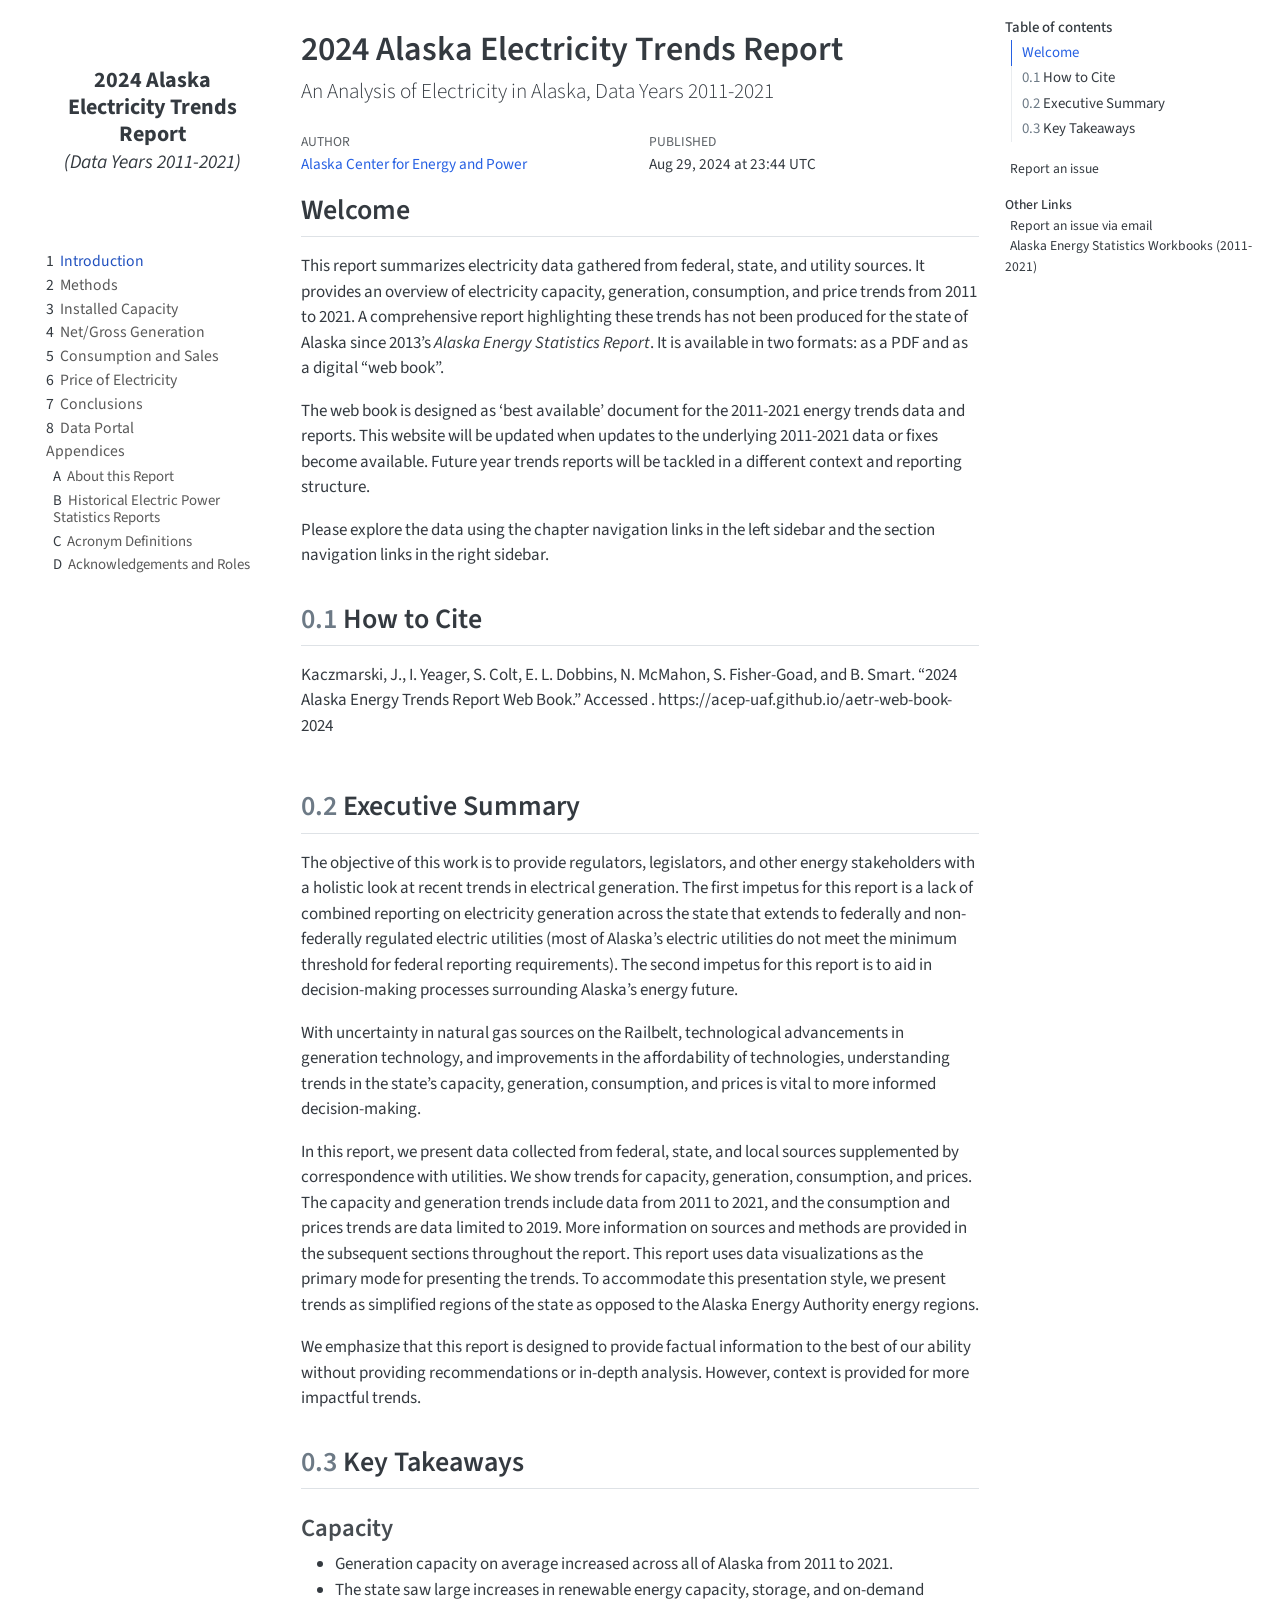
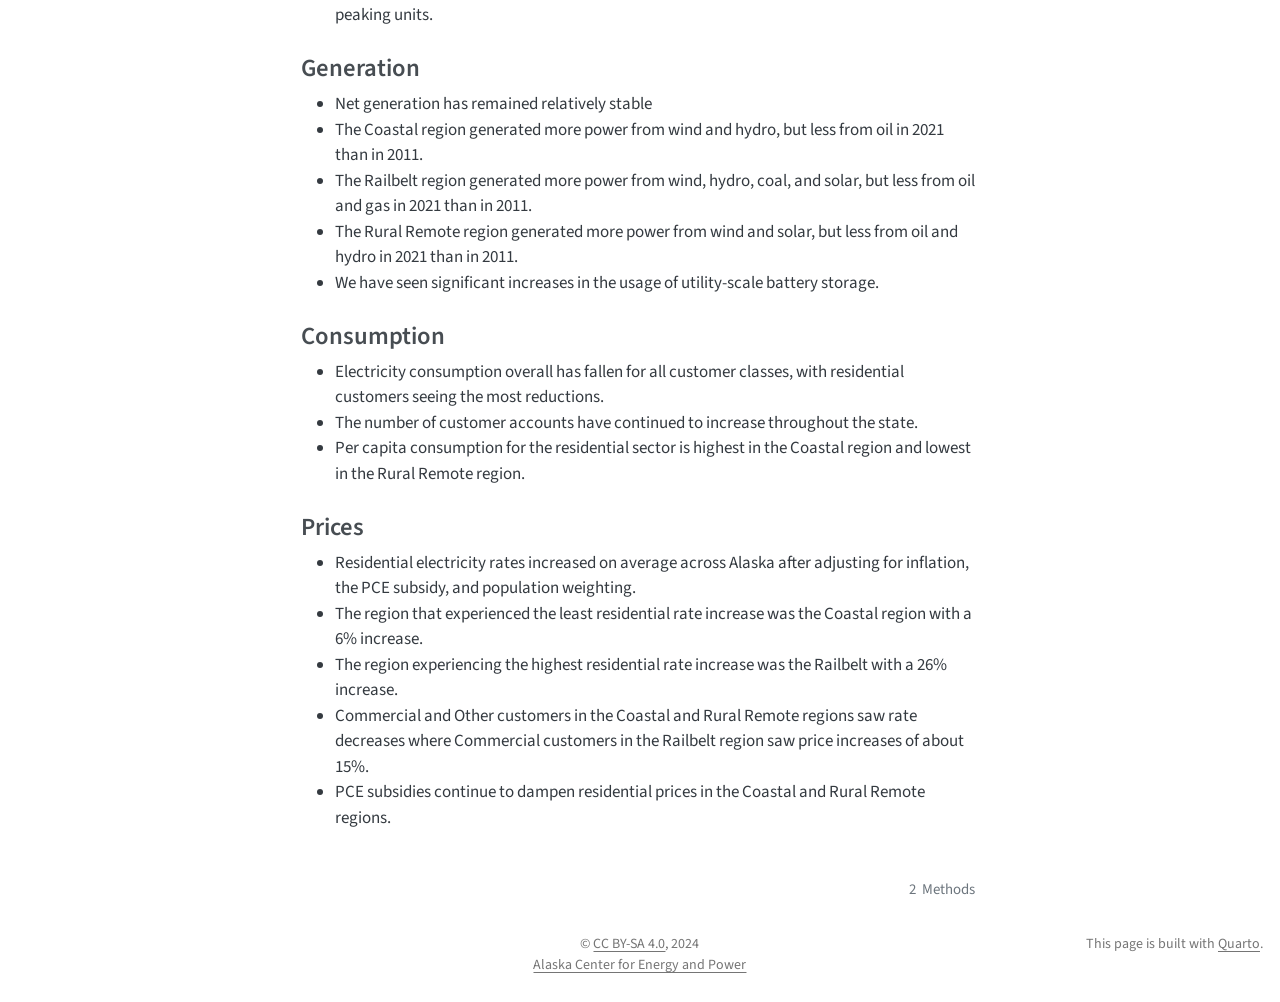
==== commit 9e549518: "Built site for gh-pages" ====
--- a/index.html
+++ b/index.html
@@ -279,7 +279,7 @@
     <div>
     <div class="quarto-title-meta-heading">Published</div>
     <div class="quarto-title-meta-contents">
-      <p class="date">Aug 29, 2024 at 22:28 UTC</p>
+      <p class="date">Aug 29, 2024 at 23:44 UTC</p>
     </div>
   </div>
   
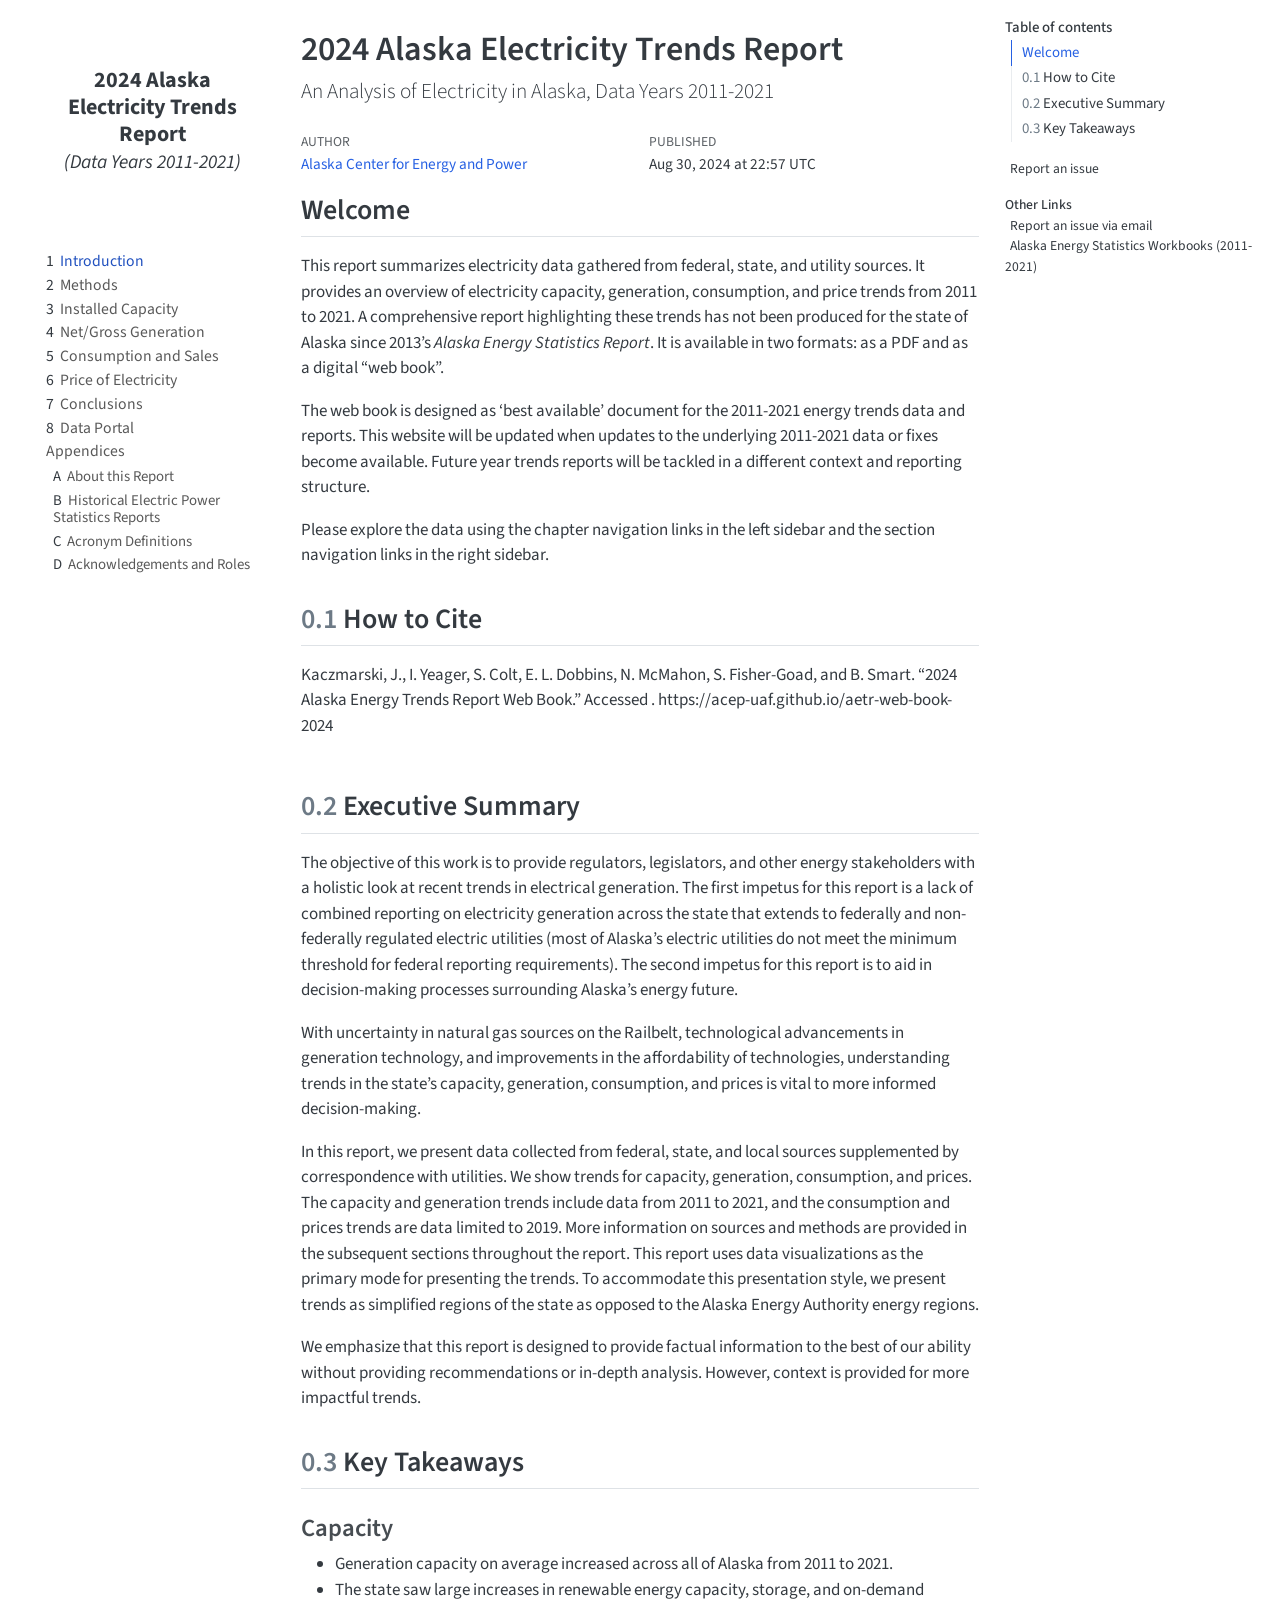
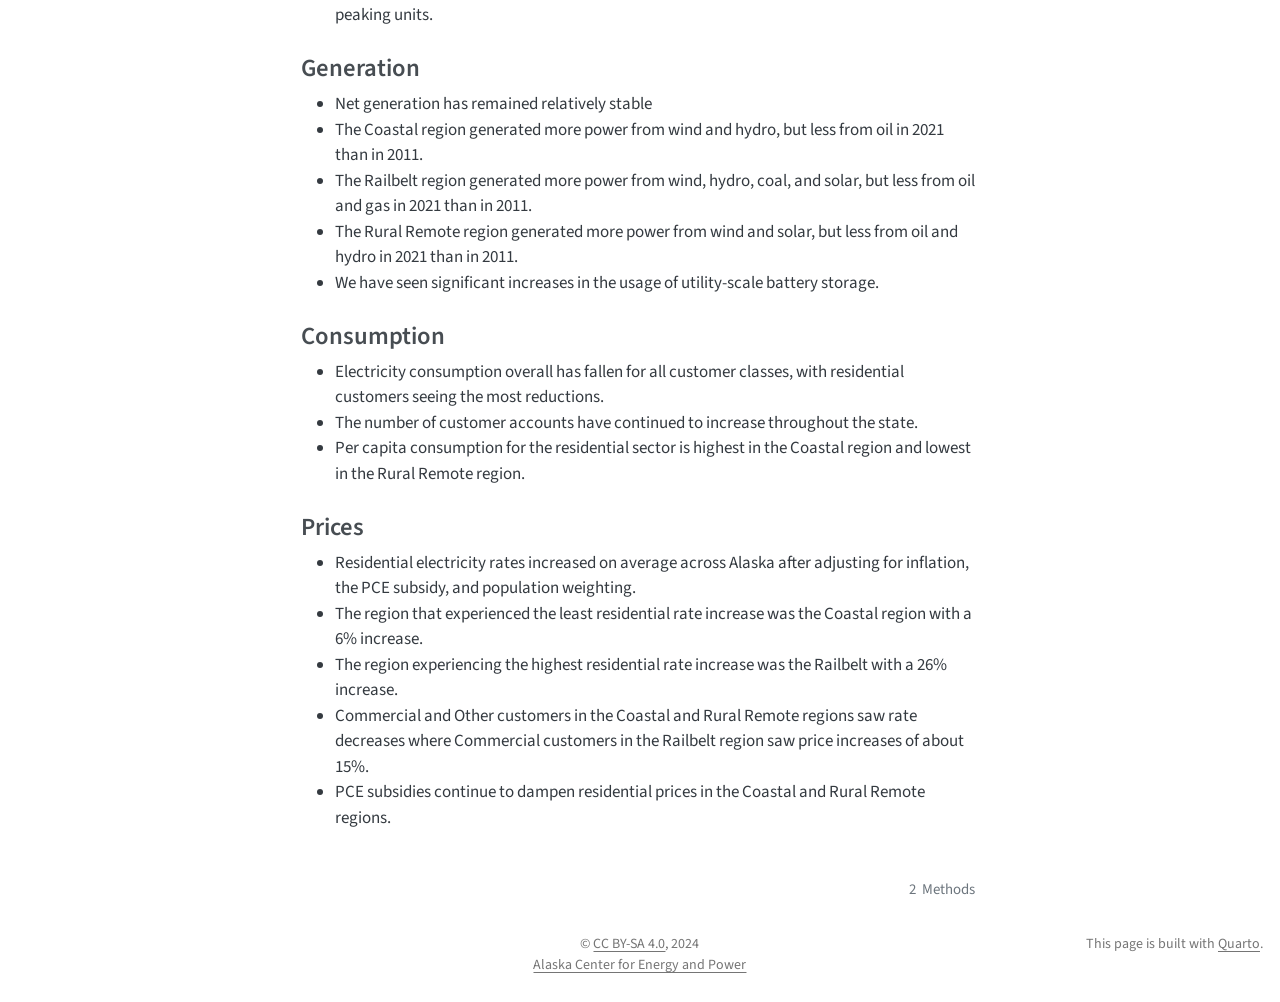
==== commit 3aa276a8: "Built site for gh-pages" ====
--- a/index.html
+++ b/index.html
@@ -279,7 +279,7 @@
     <div>
     <div class="quarto-title-meta-heading">Published</div>
     <div class="quarto-title-meta-contents">
-      <p class="date">Aug 29, 2024 at 23:44 UTC</p>
+      <p class="date">Aug 30, 2024 at 22:57 UTC</p>
     </div>
   </div>
   
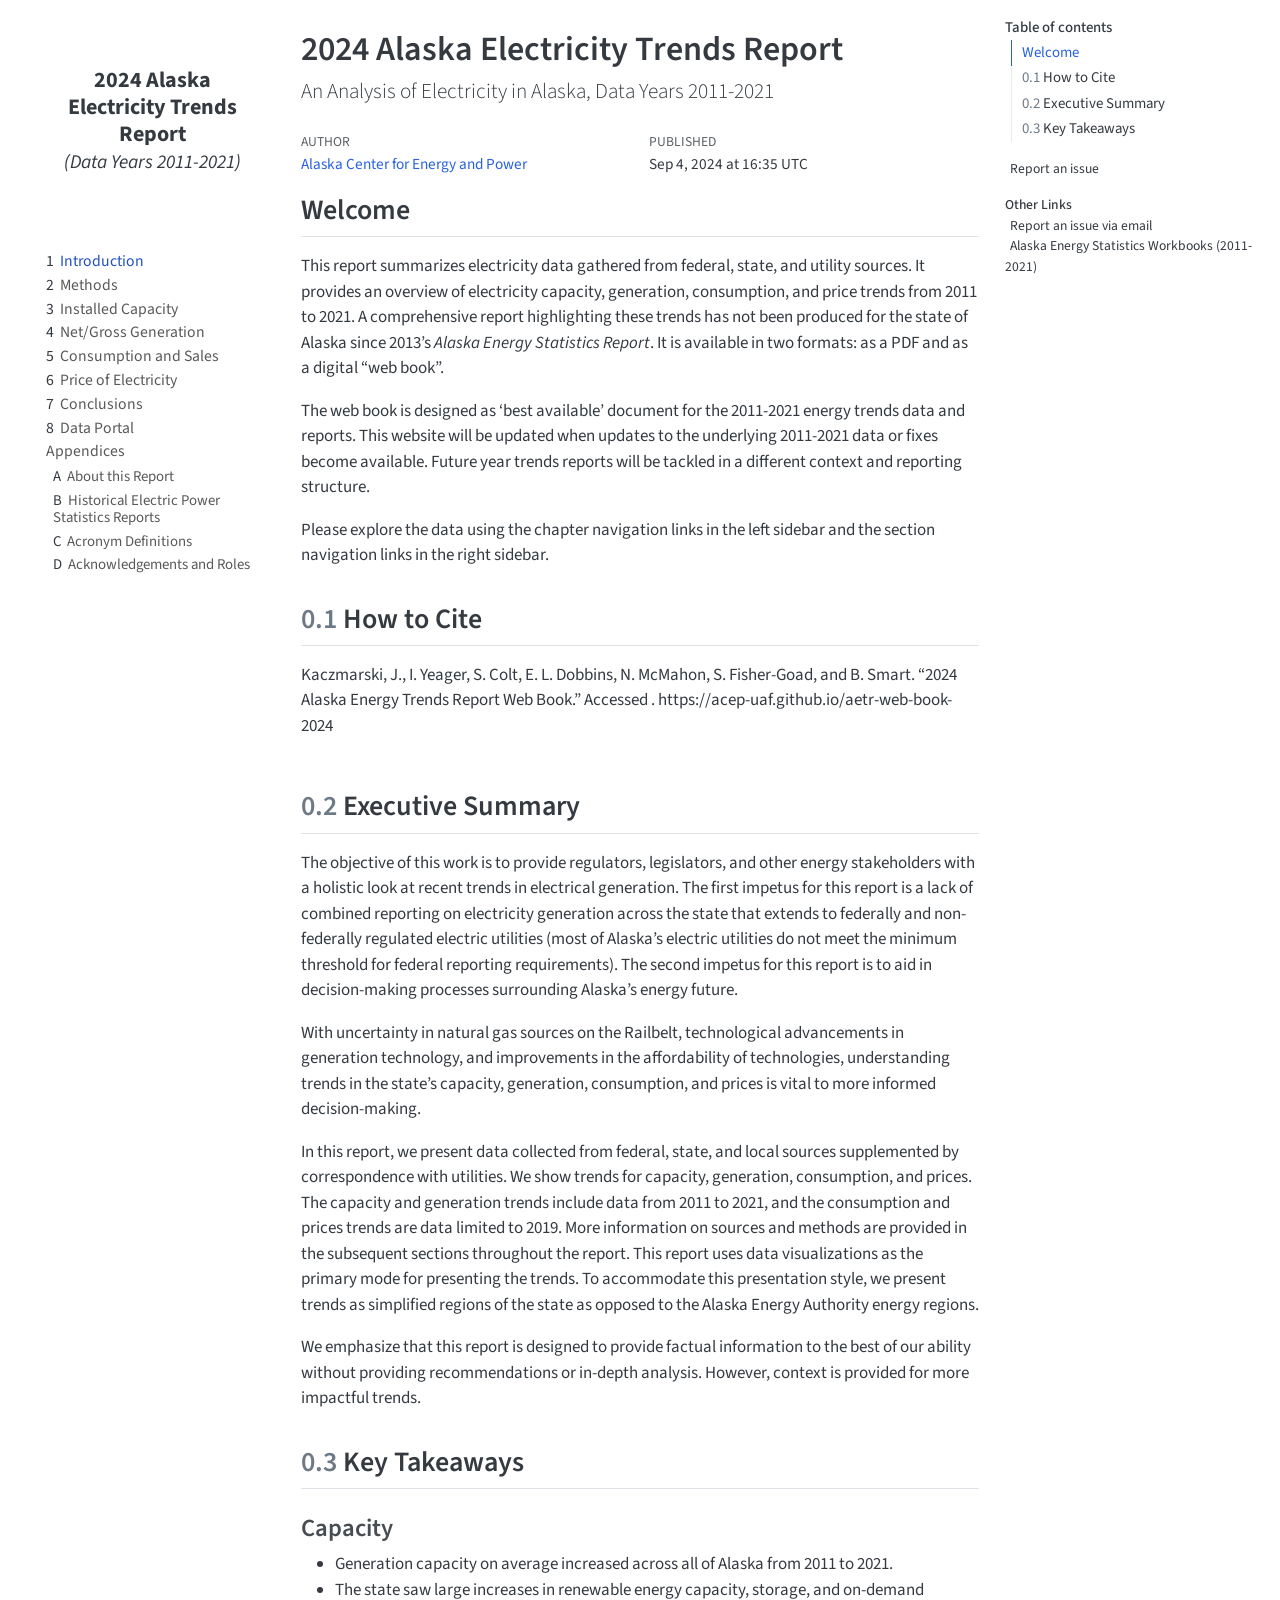
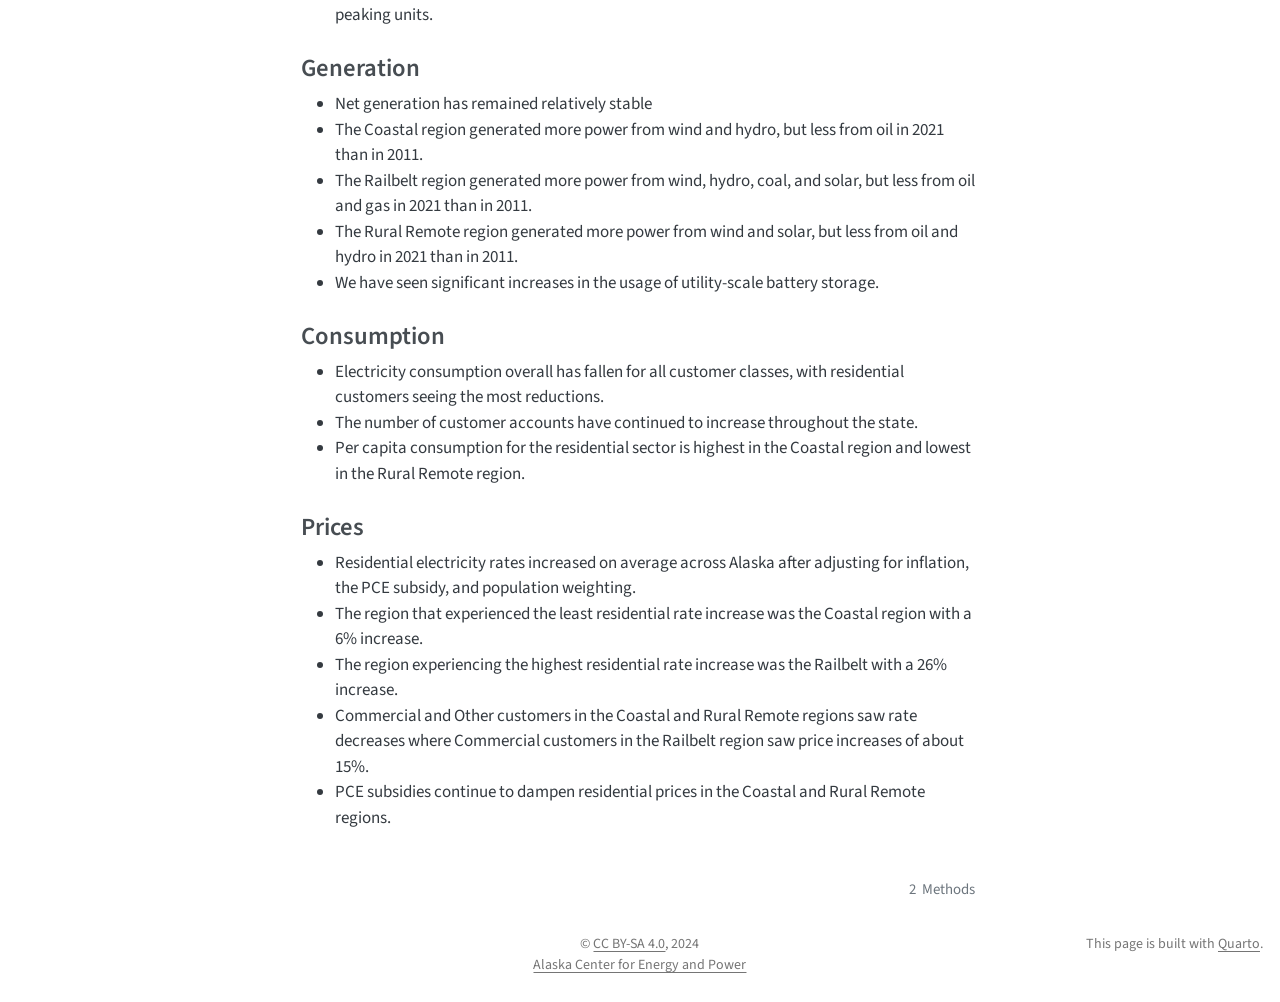
==== commit 20368dcb: "Built site for gh-pages" ====
--- a/index.html
+++ b/index.html
@@ -279,7 +279,7 @@
     <div>
     <div class="quarto-title-meta-heading">Published</div>
     <div class="quarto-title-meta-contents">
-      <p class="date">Aug 30, 2024 at 22:57 UTC</p>
+      <p class="date">Sep 4, 2024 at 16:35 UTC</p>
     </div>
   </div>
   
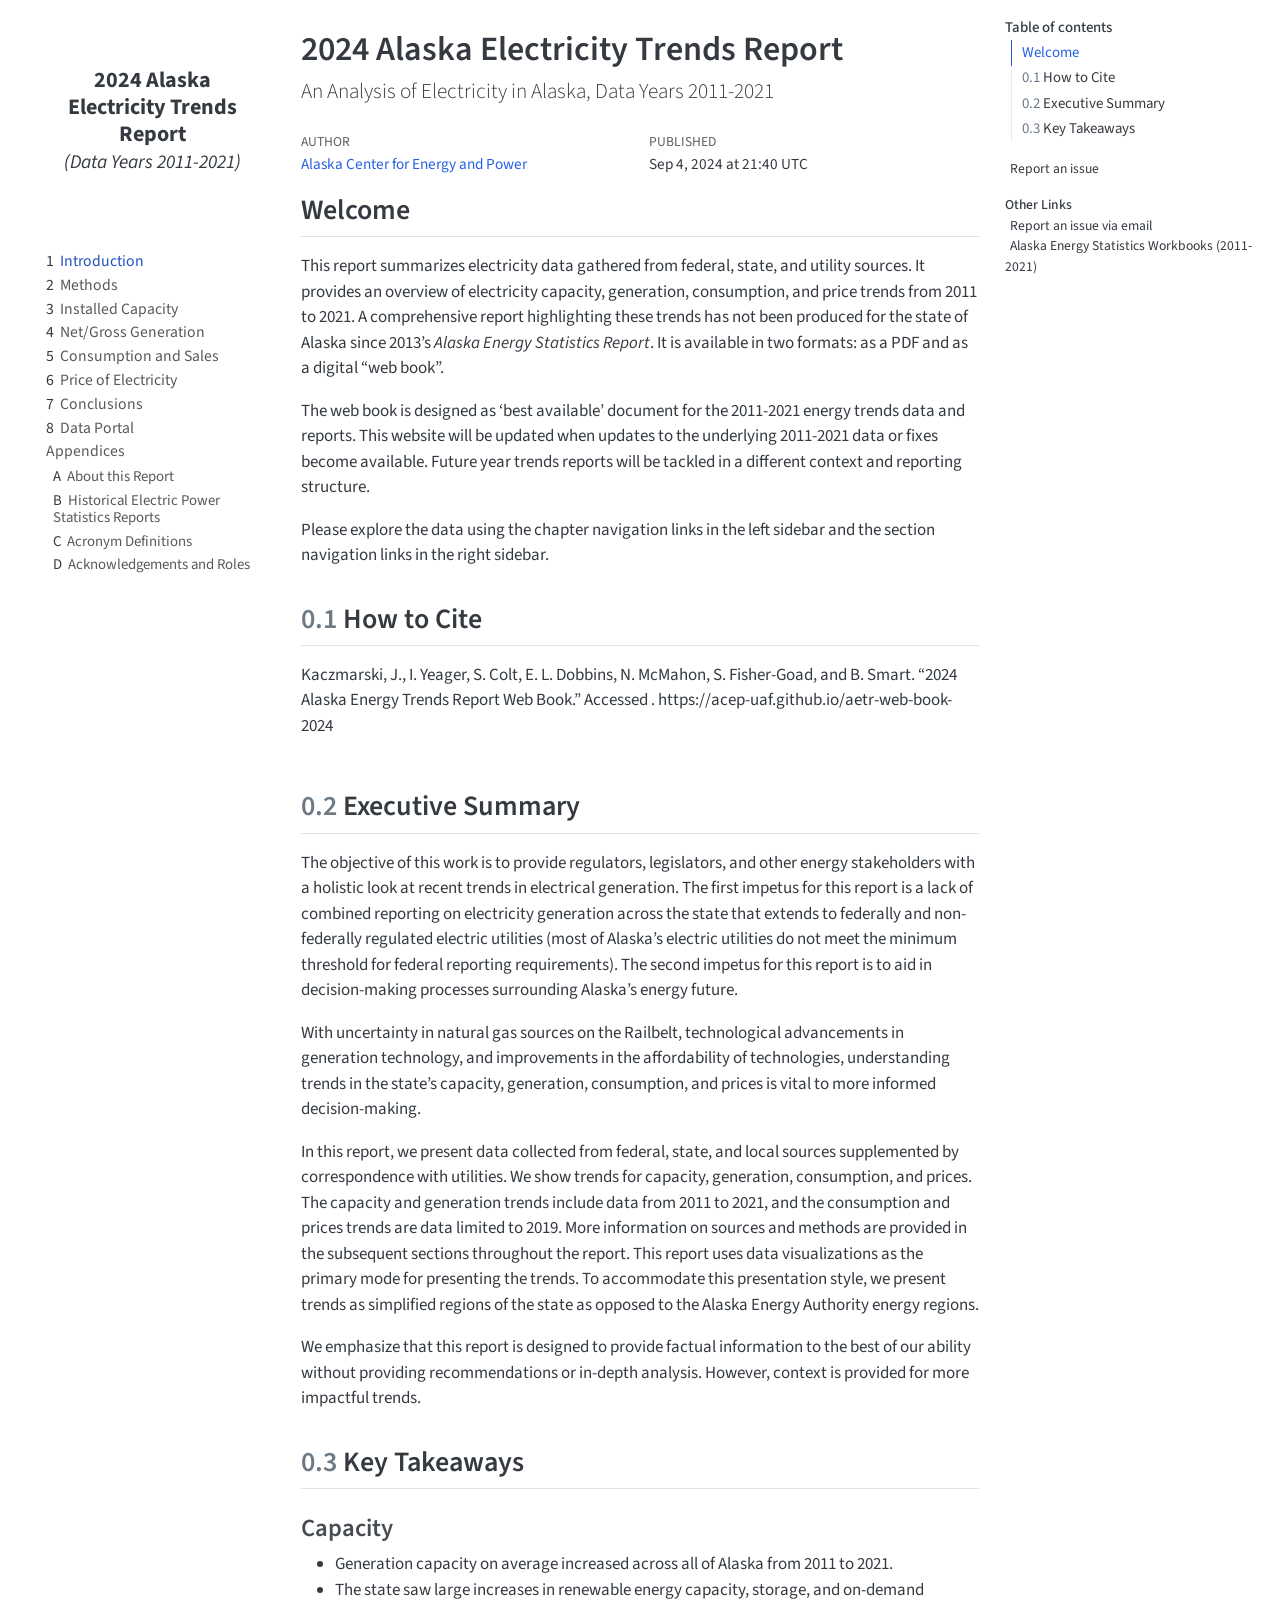
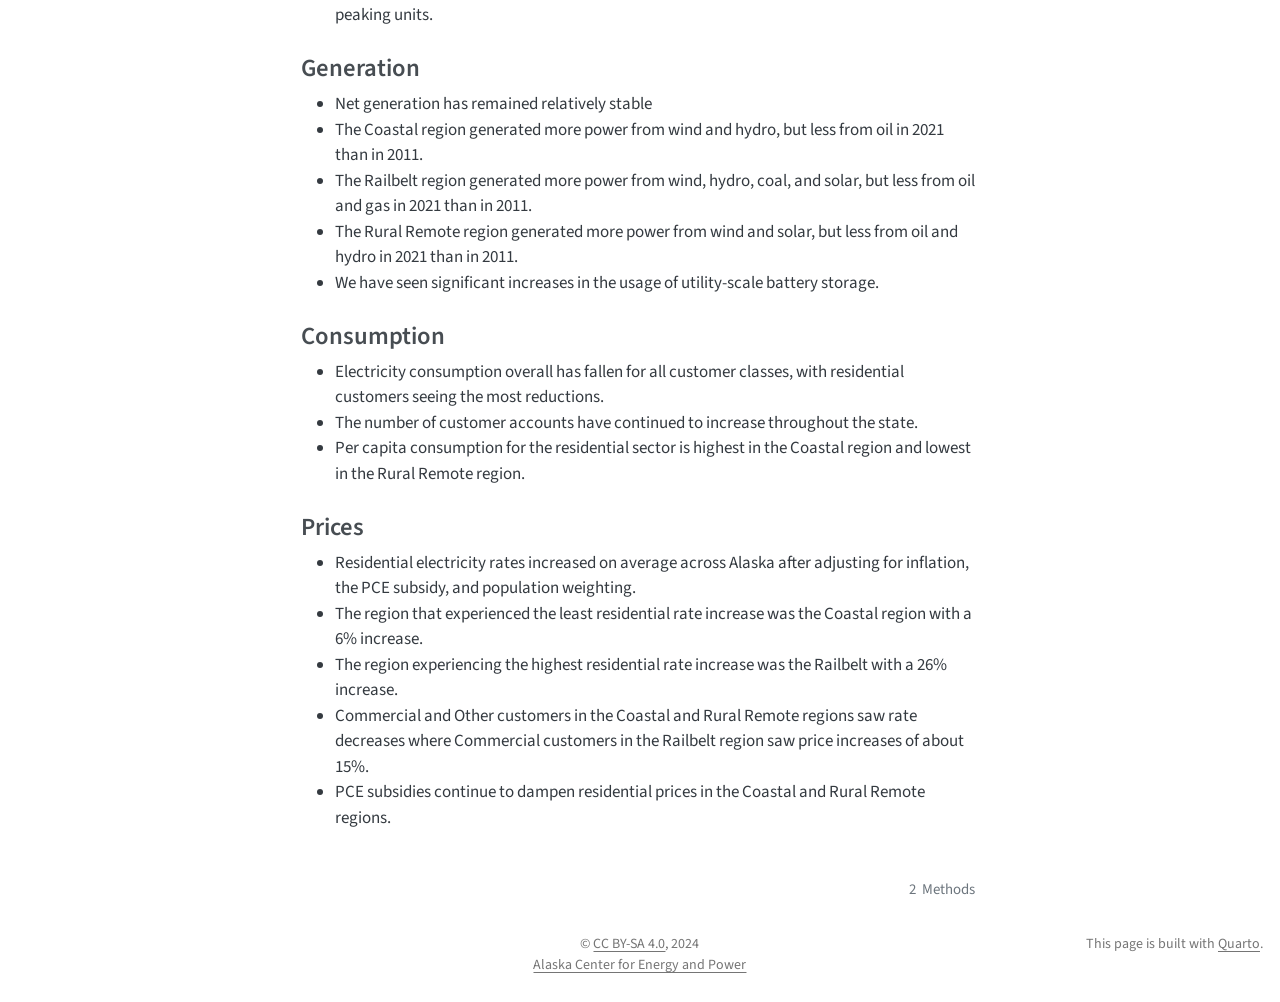
==== commit d59c4287: "Built site for gh-pages" ====
--- a/index.html
+++ b/index.html
@@ -279,7 +279,7 @@
     <div>
     <div class="quarto-title-meta-heading">Published</div>
     <div class="quarto-title-meta-contents">
-      <p class="date">Sep 4, 2024 at 16:35 UTC</p>
+      <p class="date">Sep 4, 2024 at 21:40 UTC</p>
     </div>
   </div>
   
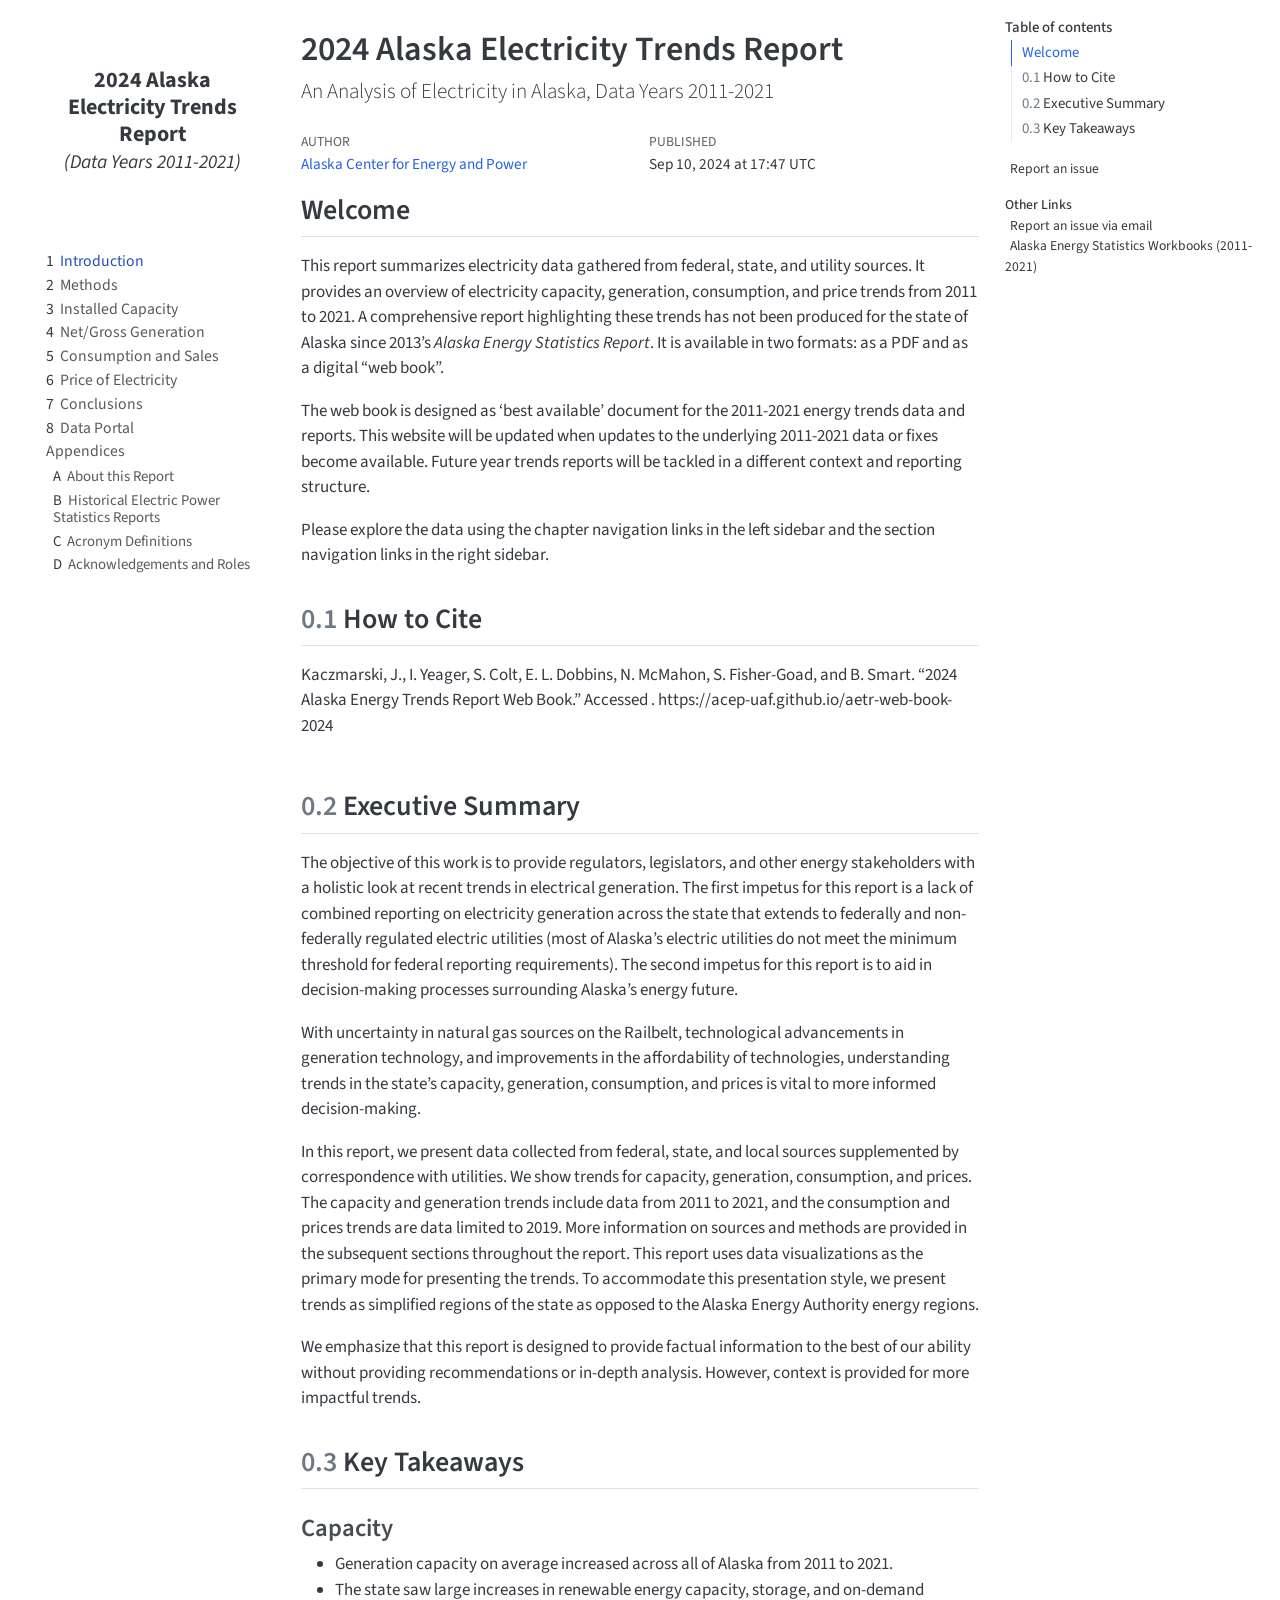
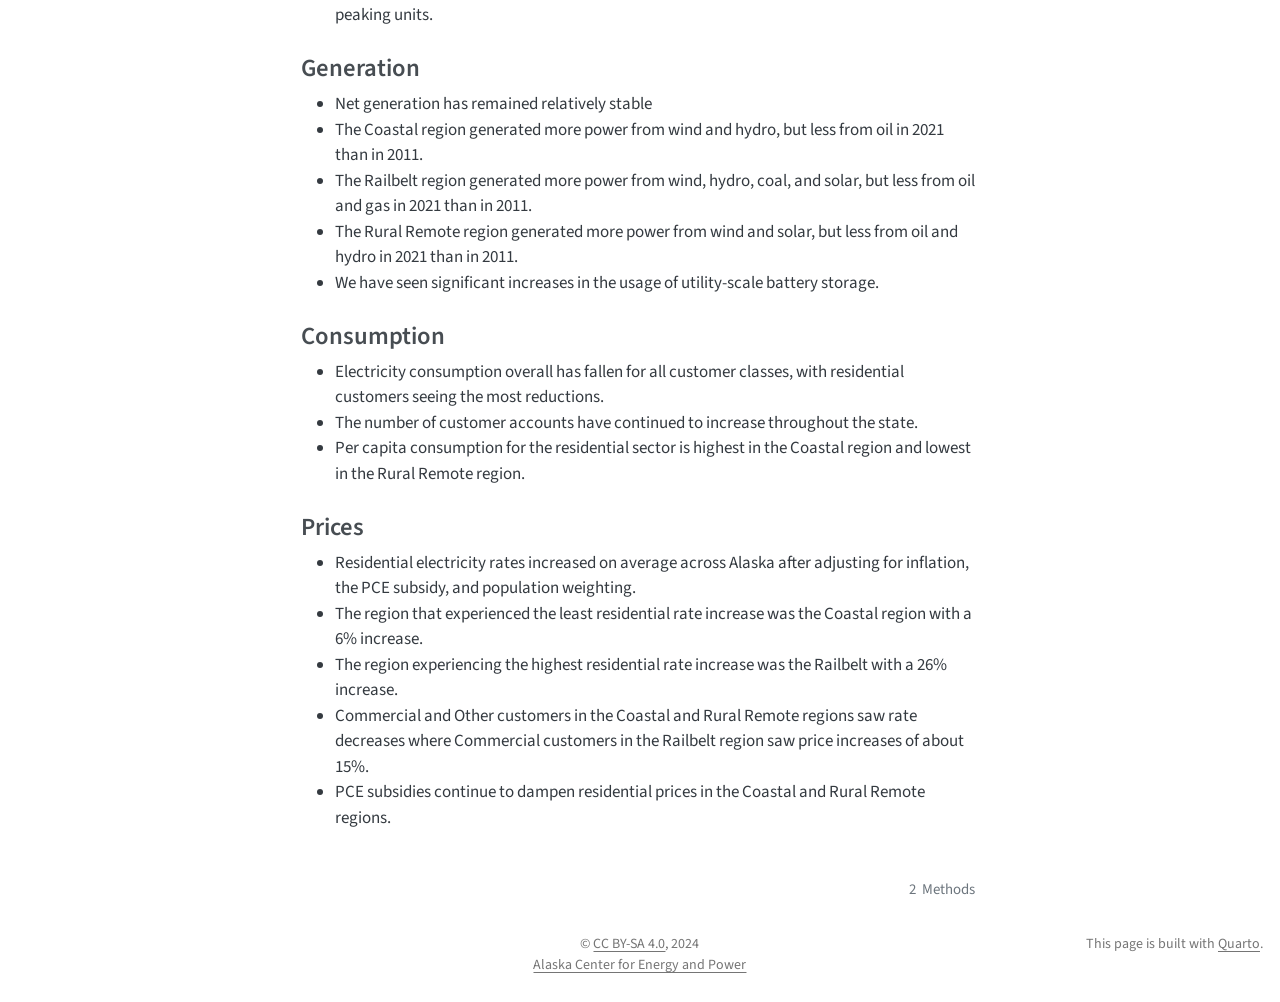
==== commit 02c09dd3: "Built site for gh-pages" ====
--- a/index.html
+++ b/index.html
@@ -279,7 +279,7 @@
     <div>
     <div class="quarto-title-meta-heading">Published</div>
     <div class="quarto-title-meta-contents">
-      <p class="date">Sep 4, 2024 at 21:40 UTC</p>
+      <p class="date">Sep 10, 2024 at 17:47 UTC</p>
     </div>
   </div>
   
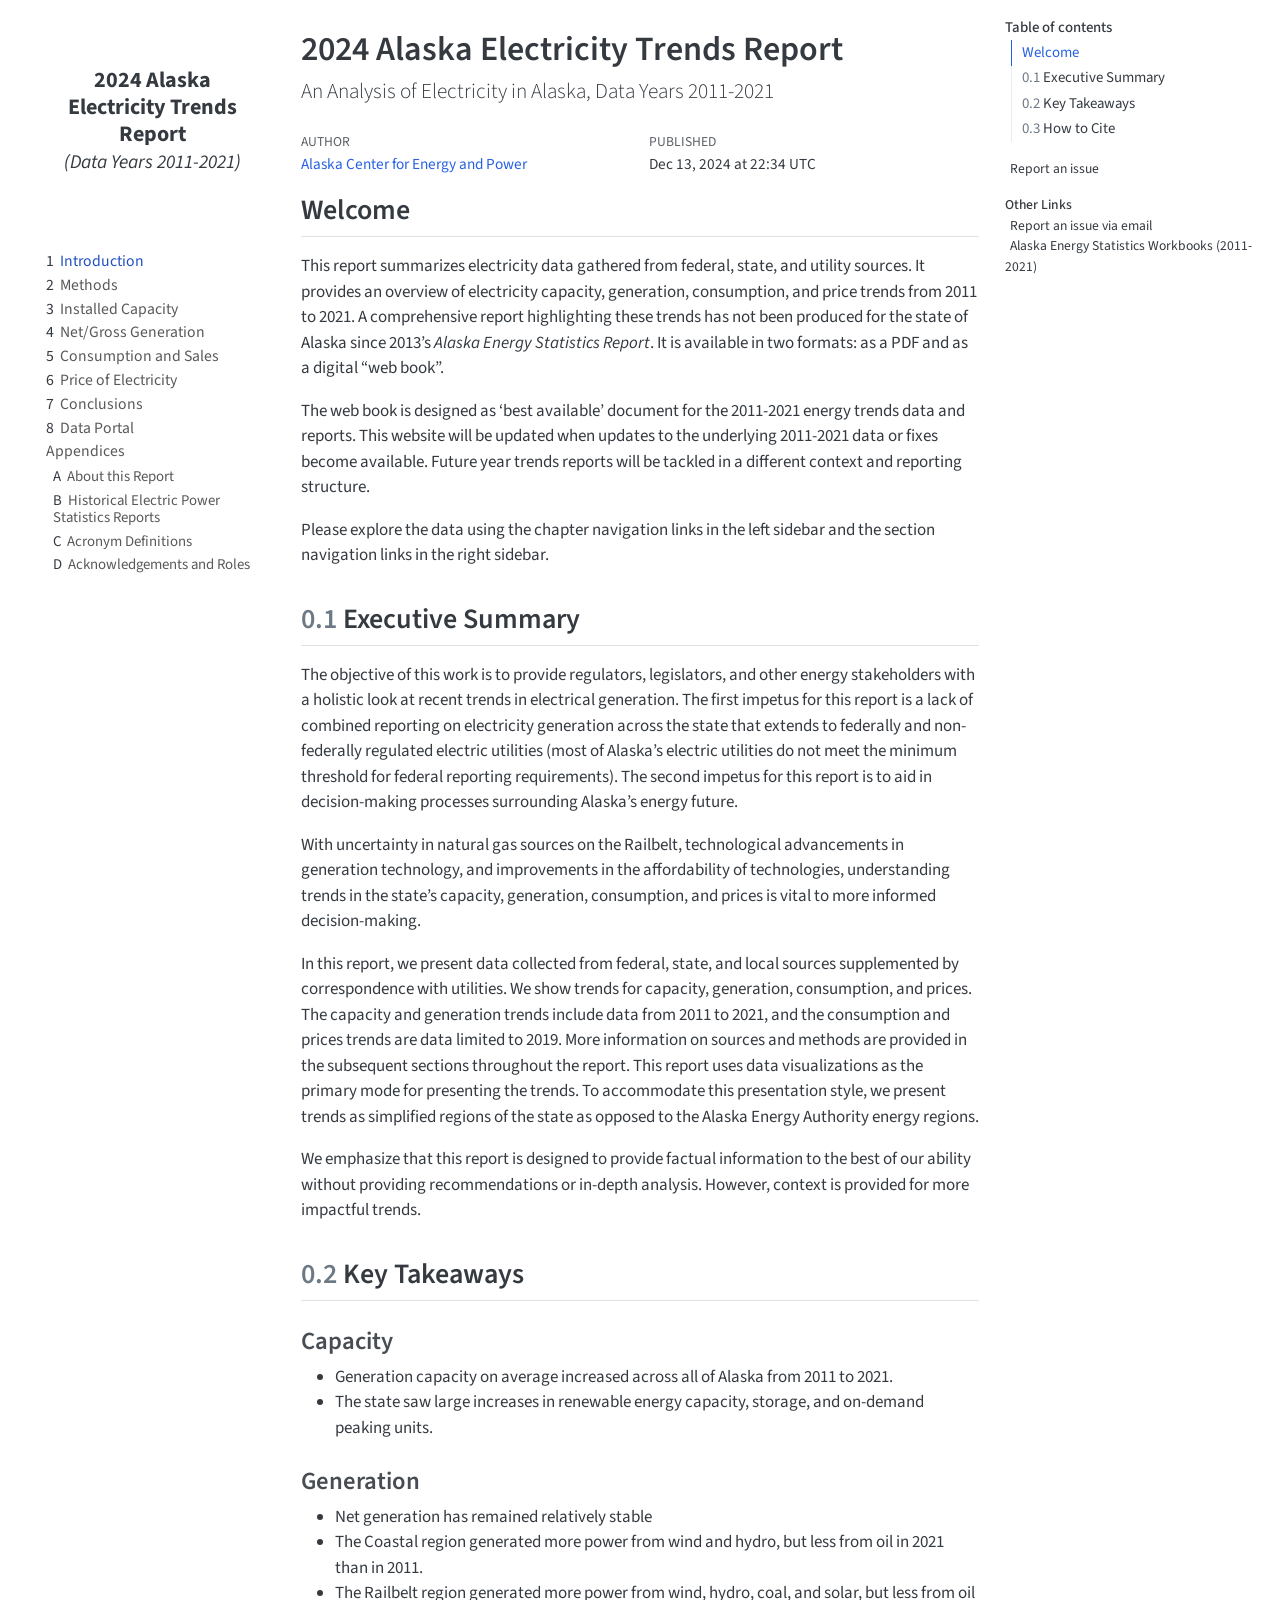
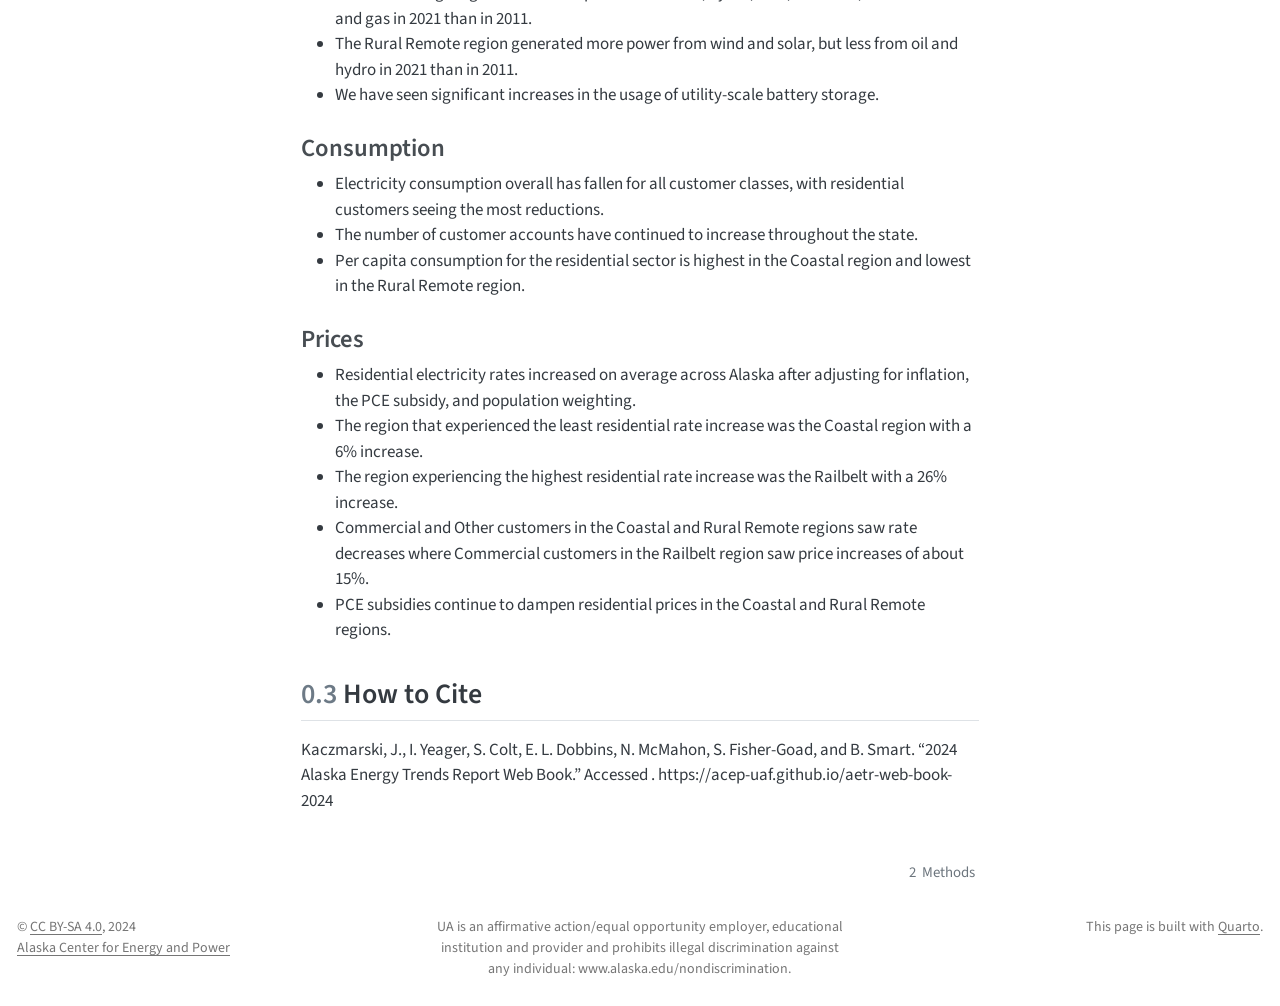
==== commit 73daa128: "Built site for gh-pages" ====
--- a/index.html
+++ b/index.html
@@ -2,7 +2,7 @@
 <html xmlns="http://www.w3.org/1999/xhtml" lang="en" xml:lang="en"><head>
 
 <meta charset="utf-8">
-<meta name="generator" content="quarto-1.5.57">
+<meta name="generator" content="quarto-1.6.39">
 
 <meta name="viewport" content="width=device-width, initial-scale=1.0, user-scalable=yes">
 
@@ -70,10 +70,10 @@
 <script src="site_libs/quarto-html/tippy.umd.min.js"></script>
 <script src="site_libs/quarto-html/anchor.min.js"></script>
 <link href="site_libs/quarto-html/tippy.css" rel="stylesheet">
-<link href="site_libs/quarto-html/quarto-syntax-highlighting.css" rel="stylesheet" id="quarto-text-highlighting-styles">
+<link href="site_libs/quarto-html/quarto-syntax-highlighting-e26003cea8cd680ca0c55a263523d882.css" rel="stylesheet" id="quarto-text-highlighting-styles">
 <script src="site_libs/bootstrap/bootstrap.min.js"></script>
 <link href="site_libs/bootstrap/bootstrap-icons.css" rel="stylesheet">
-<link href="site_libs/bootstrap/bootstrap.min.css" rel="stylesheet" id="quarto-bootstrap" data-mode="light">
+<link href="site_libs/bootstrap/bootstrap-8bee82b8e7aebb660feaa1f48ab703c2.min.css" rel="stylesheet" append-hash="true" id="quarto-bootstrap" data-mode="light">
 <script id="quarto-search-options" type="application/json">{
   "location": "sidebar",
   "copy-button": false,
@@ -244,15 +244,15 @@
    
   <ul>
   <li><a href="#welcome" id="toc-welcome" class="nav-link active" data-scroll-target="#welcome">Welcome</a></li>
-  <li><a href="#how-to-cite" id="toc-how-to-cite" class="nav-link" data-scroll-target="#how-to-cite"><span class="header-section-number">0.1</span> How to Cite</a></li>
-  <li><a href="#executive-summary" id="toc-executive-summary" class="nav-link" data-scroll-target="#executive-summary"><span class="header-section-number">0.2</span> Executive Summary</a></li>
-  <li><a href="#key-takeaways" id="toc-key-takeaways" class="nav-link" data-scroll-target="#key-takeaways"><span class="header-section-number">0.3</span> Key Takeaways</a>
+  <li><a href="#executive-summary" id="toc-executive-summary" class="nav-link" data-scroll-target="#executive-summary"><span class="header-section-number">0.1</span> Executive Summary</a></li>
+  <li><a href="#key-takeaways" id="toc-key-takeaways" class="nav-link" data-scroll-target="#key-takeaways"><span class="header-section-number">0.2</span> Key Takeaways</a>
   <ul class="collapse">
   <li><a href="#capacity" id="toc-capacity" class="nav-link" data-scroll-target="#capacity">Capacity</a></li>
   <li><a href="#generation" id="toc-generation" class="nav-link" data-scroll-target="#generation">Generation</a></li>
   <li><a href="#consumption" id="toc-consumption" class="nav-link" data-scroll-target="#consumption">Consumption</a></li>
   <li><a href="#prices" id="toc-prices" class="nav-link" data-scroll-target="#prices">Prices</a></li>
   </ul></li>
+  <li><a href="#how-to-cite" id="toc-how-to-cite" class="nav-link" data-scroll-target="#how-to-cite"><span class="header-section-number">0.3</span> How to Cite</a></li>
   </ul>
 <div class="toc-actions"><ul><li><a href="https://github.com/acep-uaf/aetr-web-book-2024/issues/new" class="toc-action"><i class="bi bi-github"></i>Report an issue</a></li></ul></div><div class="quarto-other-links"><h2>Other Links</h2><ul><li><a href="mailto:uaf-acep-dcm-support@alaska.edu"><i class="bi bi-envelope-exclamation"></i>Report an issue via email</a></li><li><a href="https://acep-uaf.github.io/ak-energy-statistics-2011_2021/"><i class="bi bi-bi-file-spreadsheet"></i>Alaska Energy Statistics Workbooks (2011-2021)</a></li></ul></div></nav>
     </div>
@@ -279,7 +279,7 @@
     <div>
     <div class="quarto-title-meta-heading">Published</div>
     <div class="quarto-title-meta-contents">
-      <p class="date">Sep 10, 2024 at 17:47 UTC</p>
+      <p class="date">Dec 13, 2024 at 22:34 UTC</p>
     </div>
   </div>
   
@@ -297,171 +297,15 @@
 <p>The web book is designed as ‘best available’ document for the 2011-2021 energy trends data and reports. This website will be updated when updates to the underlying 2011-2021 data or fixes become available. Future year trends reports will be tackled in a different context and reporting structure.</p>
 <p>Please explore the data using the chapter navigation links in the left sidebar and the section navigation links in the right sidebar.</p>
 </section>
-<section id="how-to-cite" class="level2" data-number="0.1">
-<h2 data-number="0.1" class="anchored" data-anchor-id="how-to-cite"><span class="header-section-number">0.1</span> How to Cite</h2>
-<p>Kaczmarski, J., I. Yeager, S. Colt, E. L. Dobbins, N. McMahon, S. Fisher-Goad, and B. Smart. “2024 Alaska Energy Trends Report Web Book.” Accessed <span><span id="ojs-element-id-1"></span>.</span> https://acep-uaf.github.io/aetr-web-book-2024</p>
-<div class="cell">
-<div class="sourceCode cell-code hidden" id="cb1" data-startfrom="35" data-source-offset="-24"><pre class="sourceCode js code-with-copy"><code class="sourceCode javascript" style="counter-reset: source-line 34;"><span id="cb1-35"><a href="#cb1-35" aria-hidden="true" tabindex="-1"></a>date <span class="op">=</span> <span class="kw">new</span> <span class="bu">Date</span>()<span class="op">;</span></span>
-<span id="cb1-36"><a href="#cb1-36" aria-hidden="true" tabindex="-1"></a>day <span class="op">=</span> date<span class="op">.</span><span class="fu">getDate</span>()<span class="op">;</span></span>
-<span id="cb1-37"><a href="#cb1-37" aria-hidden="true" tabindex="-1"></a>month <span class="op">=</span> date<span class="op">.</span><span class="fu">toLocaleString</span>(<span class="st">'default'</span><span class="op">,</span> { <span class="dt">month</span><span class="op">:</span> <span class="st">'long'</span> })<span class="op">;</span></span>
-<span id="cb1-38"><a href="#cb1-38" aria-hidden="true" tabindex="-1"></a>year <span class="op">=</span> date<span class="op">.</span><span class="fu">getFullYear</span>()<span class="op">;</span></span>
-<span id="cb1-39"><a href="#cb1-39" aria-hidden="true" tabindex="-1"></a>month_2digit <span class="op">=</span> (date<span class="op">.</span><span class="fu">getMonth</span>() <span class="op">+</span> <span class="dv">1</span>)<span class="op">.</span><span class="fu">toString</span>()<span class="op">.</span><span class="fu">padStart</span>(<span class="dv">2</span><span class="op">,</span> <span class="st">"0"</span>)<span class="op">;</span></span>
-<span id="cb1-40"><a href="#cb1-40" aria-hidden="true" tabindex="-1"></a>day_2digit   <span class="op">=</span> date<span class="op">.</span><span class="fu">getDate</span>()<span class="op">.</span><span class="fu">toString</span>()<span class="op">.</span><span class="fu">padStart</span>(<span class="dv">2</span><span class="op">,</span> <span class="st">"0"</span>)<span class="op">;</span></span>
-<span id="cb1-41"><a href="#cb1-41" aria-hidden="true" tabindex="-1"></a></span>
-<span id="cb1-42"><a href="#cb1-42" aria-hidden="true" tabindex="-1"></a>currentDate <span class="op">=</span> <span class="vs">`</span><span class="sc">${</span>month<span class="sc">}</span><span class="vs"> </span><span class="sc">${</span>day<span class="sc">}</span><span class="vs">, </span><span class="sc">${</span>year<span class="sc">}</span><span class="vs">`</span></span>
-<span id="cb1-43"><a href="#cb1-43" aria-hidden="true" tabindex="-1"></a></span>
-<span id="cb1-44"><a href="#cb1-44" aria-hidden="true" tabindex="-1"></a><span class="co">// build a button</span></span>
-<span id="cb1-45"><a href="#cb1-45" aria-hidden="true" tabindex="-1"></a>citation_button <span class="op">=</span> (blob<span class="op">,</span> filename <span class="op">=</span> <span class="st">'test.bib'</span><span class="op">,</span> displayname) <span class="kw">=&gt;</span> {</span>
-<span id="cb1-46"><a href="#cb1-46" aria-hidden="true" tabindex="-1"></a>  <span class="kw">const</span> button <span class="op">=</span> DOM<span class="op">.</span><span class="fu">download</span>(</span>
-<span id="cb1-47"><a href="#cb1-47" aria-hidden="true" tabindex="-1"></a>    blob<span class="op">,</span></span>
-<span id="cb1-48"><a href="#cb1-48" aria-hidden="true" tabindex="-1"></a>    filename<span class="op">,</span></span>
-<span id="cb1-49"><a href="#cb1-49" aria-hidden="true" tabindex="-1"></a>    <span class="vs">`</span><span class="sc">${</span>displayname<span class="sc">}</span><span class="vs">`</span></span>
-<span id="cb1-50"><a href="#cb1-50" aria-hidden="true" tabindex="-1"></a>  )<span class="op">;</span></span>
-<span id="cb1-51"><a href="#cb1-51" aria-hidden="true" tabindex="-1"></a>  <span class="cf">return</span> button<span class="op">;</span></span>
-<span id="cb1-52"><a href="#cb1-52" aria-hidden="true" tabindex="-1"></a>}</span>
-<span id="cb1-53"><a href="#cb1-53" aria-hidden="true" tabindex="-1"></a></span>
-<span id="cb1-54"><a href="#cb1-54" aria-hidden="true" tabindex="-1"></a><span class="co">// BibLaTeX content</span></span>
-<span id="cb1-55"><a href="#cb1-55" aria-hidden="true" tabindex="-1"></a>biblatexContent <span class="op">=</span> </span>
-<span id="cb1-56"><a href="#cb1-56" aria-hidden="true" tabindex="-1"></a><span class="vs">`@online{aetr_web_book_2024,</span></span>
-<span id="cb1-57"><a href="#cb1-57" aria-hidden="true" tabindex="-1"></a><span class="vs">    author = {Jesse Kaczmarski and Ian Yeager and Steve Colt and Elizabeth L. Dobbins and Neil McMahon and Sara Fisher-Goad and Brittany Smart},</span></span>
-<span id="cb1-58"><a href="#cb1-58" aria-hidden="true" tabindex="-1"></a><span class="vs">    title = {{2024 Alaska Electricity Trends Report}},</span></span>
-<span id="cb1-59"><a href="#cb1-59" aria-hidden="true" tabindex="-1"></a><span class="vs">    year = 2024,</span></span>
-<span id="cb1-60"><a href="#cb1-60" aria-hidden="true" tabindex="-1"></a><span class="vs">    url = {https://acep-uaf.github.io/aetr-web-book-2024/},</span></span>
-<span id="cb1-61"><a href="#cb1-61" aria-hidden="true" tabindex="-1"></a><span class="vs">    urldate = {</span><span class="sc">${</span>year<span class="sc">}</span><span class="vs">-</span><span class="sc">${</span>month_2digit<span class="sc">}</span><span class="vs">-</span><span class="sc">${</span>day_2digit<span class="sc">}</span><span class="vs">}</span></span>
-<span id="cb1-62"><a href="#cb1-62" aria-hidden="true" tabindex="-1"></a><span class="vs">}`</span></span>
-<span id="cb1-63"><a href="#cb1-63" aria-hidden="true" tabindex="-1"></a></span>
-<span id="cb1-64"><a href="#cb1-64" aria-hidden="true" tabindex="-1"></a>risContent <span class="op">=</span> </span>
-<span id="cb1-65"><a href="#cb1-65" aria-hidden="true" tabindex="-1"></a><span class="vs">`TY  - ELEC</span></span>
-<span id="cb1-66"><a href="#cb1-66" aria-hidden="true" tabindex="-1"></a><span class="vs">AU  - Kaczmarski,Jesse</span></span>
-<span id="cb1-67"><a href="#cb1-67" aria-hidden="true" tabindex="-1"></a><span class="vs">AU  - Yeager,Ian</span></span>
-<span id="cb1-68"><a href="#cb1-68" aria-hidden="true" tabindex="-1"></a><span class="vs">AU  - Colt,Steve</span></span>
-<span id="cb1-69"><a href="#cb1-69" aria-hidden="true" tabindex="-1"></a><span class="vs">AU  - Dobbins,Elizabeth L.</span></span>
-<span id="cb1-70"><a href="#cb1-70" aria-hidden="true" tabindex="-1"></a><span class="vs">AU  - McMahon,Neil</span></span>
-<span id="cb1-71"><a href="#cb1-71" aria-hidden="true" tabindex="-1"></a><span class="vs">AU  - Fisher-Goad,Sara</span></span>
-<span id="cb1-72"><a href="#cb1-72" aria-hidden="true" tabindex="-1"></a><span class="vs">AU  - Smart,Brittany</span></span>
-<span id="cb1-73"><a href="#cb1-73" aria-hidden="true" tabindex="-1"></a><span class="vs">TI  - 2024 Alaska Electricity Trends Report</span></span>
-<span id="cb1-74"><a href="#cb1-74" aria-hidden="true" tabindex="-1"></a><span class="vs">PY  - 2024</span></span>
-<span id="cb1-75"><a href="#cb1-75" aria-hidden="true" tabindex="-1"></a><span class="vs">DA  - {</span><span class="sc">${</span>year<span class="sc">}</span><span class="vs">-</span><span class="sc">${</span>month_2digit<span class="sc">}</span><span class="vs">-</span><span class="sc">${</span>day_2digit<span class="sc">}</span><span class="vs">}</span></span>
-<span id="cb1-76"><a href="#cb1-76" aria-hidden="true" tabindex="-1"></a><span class="vs">UR  - https://acep-uaf.github.io/aetr-web-book-2024/</span></span>
-<span id="cb1-77"><a href="#cb1-77" aria-hidden="true" tabindex="-1"></a><span class="vs">N1  - Accessed on </span><span class="sc">${</span>currentDate<span class="sc">}</span></span>
-<span id="cb1-78"><a href="#cb1-78" aria-hidden="true" tabindex="-1"></a><span class="vs">ER  -`</span></span>
-<span id="cb1-79"><a href="#cb1-79" aria-hidden="true" tabindex="-1"></a></span>
-<span id="cb1-80"><a href="#cb1-80" aria-hidden="true" tabindex="-1"></a><span class="co">// Create the blobs</span></span>
-<span id="cb1-81"><a href="#cb1-81" aria-hidden="true" tabindex="-1"></a>biblatex_blob <span class="op">=</span> <span class="kw">new</span> <span class="bu">Blob</span>([biblatexContent]<span class="op">,</span> { <span class="dt">type</span><span class="op">:</span> <span class="st">'text/plain'</span> })<span class="op">;</span> </span>
-<span id="cb1-82"><a href="#cb1-82" aria-hidden="true" tabindex="-1"></a>ris_blob <span class="op">=</span> <span class="kw">new</span> <span class="bu">Blob</span>([risContent]<span class="op">,</span> { <span class="dt">type</span><span class="op">:</span> <span class="st">'text/plain'</span> })<span class="op">;</span> </span>
-<span id="cb1-83"><a href="#cb1-83" aria-hidden="true" tabindex="-1"></a></span>
-<span id="cb1-84"><a href="#cb1-84" aria-hidden="true" tabindex="-1"></a><span class="co">// Insert blobs into buttons</span></span>
-<span id="cb1-85"><a href="#cb1-85" aria-hidden="true" tabindex="-1"></a><span class="fu">citation_button</span>(biblatex_blob<span class="op">,</span> <span class="st">'aetr_web_book_2024.bib'</span><span class="op">,</span> <span class="st">'BibLaTeX'</span>)<span class="op">;</span></span></code><button title="Copy to Clipboard" class="code-copy-button"><i class="bi"></i></button></pre></div>
-<div class="cell-output cell-output-display">
-<div>
-<div id="ojs-cell-1-1" data-nodetype="declaration">
-
-</div>
-</div>
-</div>
-<div class="cell-output cell-output-display">
-<div>
-<div id="ojs-cell-1-2" data-nodetype="declaration">
-
-</div>
-</div>
-</div>
-<div class="cell-output cell-output-display">
-<div>
-<div id="ojs-cell-1-3" data-nodetype="declaration">
-
-</div>
-</div>
-</div>
-<div class="cell-output cell-output-display">
-<div>
-<div id="ojs-cell-1-4" data-nodetype="declaration">
-
-</div>
-</div>
-</div>
-<div class="cell-output cell-output-display">
-<div>
-<div id="ojs-cell-1-5" data-nodetype="declaration">
-
-</div>
-</div>
-</div>
-<div class="cell-output cell-output-display">
-<div>
-<div id="ojs-cell-1-6" data-nodetype="declaration">
-
-</div>
-</div>
-</div>
-<div class="cell-output cell-output-display">
-<div>
-<div id="ojs-cell-1-7" data-nodetype="declaration">
-
-</div>
-</div>
-</div>
-<div class="cell-output cell-output-display">
-<div>
-<div id="ojs-cell-1-8" data-nodetype="declaration">
-
-</div>
-</div>
-</div>
-<div class="cell-output cell-output-display">
-<div>
-<div id="ojs-cell-1-9" data-nodetype="declaration">
-
-</div>
-</div>
-</div>
-<div class="cell-output cell-output-display">
-<div>
-<div id="ojs-cell-1-10" data-nodetype="declaration">
-
-</div>
-</div>
-</div>
-<div class="cell-output cell-output-display">
-<div>
-<div id="ojs-cell-1-11" data-nodetype="declaration">
-
-</div>
-</div>
-</div>
-<div class="cell-output cell-output-display">
-<div>
-<div id="ojs-cell-1-12" data-nodetype="declaration">
-
-</div>
-</div>
-</div>
-<div class="cell-output cell-output-display">
-<div>
-<div id="ojs-cell-1-13" data-nodetype="expression">
-
-</div>
-</div>
-</div>
-<div class="sourceCode cell-code hidden" id="cb2" data-startfrom="86" data-source-offset="-1525"><pre class="sourceCode js code-with-copy"><code class="sourceCode javascript" style="counter-reset: source-line 85;"><span id="cb2-86"><a href="#cb2-86" aria-hidden="true" tabindex="-1"></a><span class="fu">citation_button</span>(ris_blob<span class="op">,</span> <span class="st">'aetr_web_book_2024.ris'</span><span class="op">,</span> <span class="st">'RIS'</span>)<span class="op">;</span></span></code><button title="Copy to Clipboard" class="code-copy-button"><i class="bi"></i></button></pre></div>
-<div class="cell-output cell-output-display">
-<div>
-<div id="ojs-cell-1-14" data-nodetype="expression">
-
-</div>
-</div>
-</div>
-</div>
-</section>
-<section id="executive-summary" class="level2" data-number="0.2">
-<h2 data-number="0.2" class="anchored" data-anchor-id="executive-summary"><span class="header-section-number">0.2</span> Executive Summary</h2>
+<section id="executive-summary" class="level2" data-number="0.1">
+<h2 data-number="0.1" class="anchored" data-anchor-id="executive-summary"><span class="header-section-number">0.1</span> Executive Summary</h2>
 <p>The objective of this work is to provide regulators, legislators, and other energy stakeholders with a holistic look at recent trends in electrical generation. The first impetus for this report is a lack of combined reporting on electricity generation across the state that extends to federally and non-federally regulated electric utilities (most of Alaska’s electric utilities do not meet the minimum threshold for federal reporting requirements). The second impetus for this report is to aid in decision-making processes surrounding Alaska’s energy future.</p>
 <p>With uncertainty in natural gas sources on the Railbelt, technological advancements in generation technology, and improvements in the affordability of technologies, understanding trends in the state’s capacity, generation, consumption, and prices is vital to more informed decision-making.</p>
 <p>In this report, we present data collected from federal, state, and local sources supplemented by correspondence with utilities. We show trends for capacity, generation, consumption, and prices. The capacity and generation trends include data from 2011 to 2021, and the consumption and prices trends are data limited to 2019. More information on sources and methods are provided in the subsequent sections throughout the report. This report uses data visualizations as the primary mode for presenting the trends. To accommodate this presentation style, we present trends as simplified regions of the state as opposed to the Alaska Energy Authority energy regions.</p>
 <p>We emphasize that this report is designed to provide factual information to the best of our ability without providing recommendations or in-depth analysis. However, context is provided for more impactful trends.</p>
 </section>
-<section id="key-takeaways" class="level2" data-number="0.3">
-<h2 data-number="0.3" class="anchored" data-anchor-id="key-takeaways"><span class="header-section-number">0.3</span> Key Takeaways</h2>
+<section id="key-takeaways" class="level2" data-number="0.2">
+<h2 data-number="0.2" class="anchored" data-anchor-id="key-takeaways"><span class="header-section-number">0.2</span> Key Takeaways</h2>
 <section id="capacity" class="level3">
 <h3 class="anchored" data-anchor-id="capacity">Capacity</h3>
 <ul>
@@ -496,6 +340,163 @@
 <li>Commercial and Other customers in the Coastal and Rural Remote regions saw rate decreases where Commercial customers in the Railbelt region saw price increases of about 15%.</li>
 <li>PCE subsidies continue to dampen residential prices in the Coastal and Rural Remote regions.</li>
 </ul>
+</section>
+</section>
+<section id="how-to-cite" class="level2" data-number="0.3">
+<h2 data-number="0.3" class="anchored" data-anchor-id="how-to-cite"><span class="header-section-number">0.3</span> How to Cite</h2>
+<p>Kaczmarski, J., I. Yeager, S. Colt, E. L. Dobbins, N. McMahon, S. Fisher-Goad, and B. Smart. “2024 Alaska Energy Trends Report Web Book.” Accessed <span><span id="ojs-element-id-1"></span>.</span> https://acep-uaf.github.io/aetr-web-book-2024</p>
+<div class="cell">
+<div class="sourceCode cell-code hidden" id="cb1" data-startfrom="46" data-source-offset="-24"><pre class="sourceCode js code-with-copy"><code class="sourceCode javascript" style="counter-reset: source-line 45;"><span id="cb1-46"><a href="#cb1-46" aria-hidden="true" tabindex="-1"></a>date <span class="op">=</span> <span class="kw">new</span> <span class="bu">Date</span>()<span class="op">;</span></span>
+<span id="cb1-47"><a href="#cb1-47" aria-hidden="true" tabindex="-1"></a>day <span class="op">=</span> date<span class="op">.</span><span class="fu">getDate</span>()<span class="op">;</span></span>
+<span id="cb1-48"><a href="#cb1-48" aria-hidden="true" tabindex="-1"></a>month <span class="op">=</span> date<span class="op">.</span><span class="fu">toLocaleString</span>(<span class="st">'default'</span><span class="op">,</span> { <span class="dt">month</span><span class="op">:</span> <span class="st">'long'</span> })<span class="op">;</span></span>
+<span id="cb1-49"><a href="#cb1-49" aria-hidden="true" tabindex="-1"></a>year <span class="op">=</span> date<span class="op">.</span><span class="fu">getFullYear</span>()<span class="op">;</span></span>
+<span id="cb1-50"><a href="#cb1-50" aria-hidden="true" tabindex="-1"></a>month_2digit <span class="op">=</span> (date<span class="op">.</span><span class="fu">getMonth</span>() <span class="op">+</span> <span class="dv">1</span>)<span class="op">.</span><span class="fu">toString</span>()<span class="op">.</span><span class="fu">padStart</span>(<span class="dv">2</span><span class="op">,</span> <span class="st">"0"</span>)<span class="op">;</span></span>
+<span id="cb1-51"><a href="#cb1-51" aria-hidden="true" tabindex="-1"></a>day_2digit   <span class="op">=</span> date<span class="op">.</span><span class="fu">getDate</span>()<span class="op">.</span><span class="fu">toString</span>()<span class="op">.</span><span class="fu">padStart</span>(<span class="dv">2</span><span class="op">,</span> <span class="st">"0"</span>)<span class="op">;</span></span>
+<span id="cb1-52"><a href="#cb1-52" aria-hidden="true" tabindex="-1"></a></span>
+<span id="cb1-53"><a href="#cb1-53" aria-hidden="true" tabindex="-1"></a>currentDate <span class="op">=</span> <span class="vs">`</span><span class="sc">${</span>month<span class="sc">}</span><span class="vs"> </span><span class="sc">${</span>day<span class="sc">}</span><span class="vs">, </span><span class="sc">${</span>year<span class="sc">}</span><span class="vs">`</span></span>
+<span id="cb1-54"><a href="#cb1-54" aria-hidden="true" tabindex="-1"></a></span>
+<span id="cb1-55"><a href="#cb1-55" aria-hidden="true" tabindex="-1"></a><span class="co">// build a button</span></span>
+<span id="cb1-56"><a href="#cb1-56" aria-hidden="true" tabindex="-1"></a>citation_button <span class="op">=</span> (blob<span class="op">,</span> filename <span class="op">=</span> <span class="st">'test.bib'</span><span class="op">,</span> displayname) <span class="kw">=&gt;</span> {</span>
+<span id="cb1-57"><a href="#cb1-57" aria-hidden="true" tabindex="-1"></a>  <span class="kw">const</span> button <span class="op">=</span> DOM<span class="op">.</span><span class="fu">download</span>(</span>
+<span id="cb1-58"><a href="#cb1-58" aria-hidden="true" tabindex="-1"></a>    blob<span class="op">,</span></span>
+<span id="cb1-59"><a href="#cb1-59" aria-hidden="true" tabindex="-1"></a>    filename<span class="op">,</span></span>
+<span id="cb1-60"><a href="#cb1-60" aria-hidden="true" tabindex="-1"></a>    <span class="vs">`</span><span class="sc">${</span>displayname<span class="sc">}</span><span class="vs">`</span></span>
+<span id="cb1-61"><a href="#cb1-61" aria-hidden="true" tabindex="-1"></a>  )<span class="op">;</span></span>
+<span id="cb1-62"><a href="#cb1-62" aria-hidden="true" tabindex="-1"></a>  <span class="cf">return</span> button<span class="op">;</span></span>
+<span id="cb1-63"><a href="#cb1-63" aria-hidden="true" tabindex="-1"></a>}</span>
+<span id="cb1-64"><a href="#cb1-64" aria-hidden="true" tabindex="-1"></a></span>
+<span id="cb1-65"><a href="#cb1-65" aria-hidden="true" tabindex="-1"></a><span class="co">// BibLaTeX content</span></span>
+<span id="cb1-66"><a href="#cb1-66" aria-hidden="true" tabindex="-1"></a>biblatexContent <span class="op">=</span> </span>
+<span id="cb1-67"><a href="#cb1-67" aria-hidden="true" tabindex="-1"></a><span class="vs">`@online{aetr_web_book_2024,</span></span>
+<span id="cb1-68"><a href="#cb1-68" aria-hidden="true" tabindex="-1"></a><span class="vs">    author = {Jesse Kaczmarski and Ian Yeager and Steve Colt and Elizabeth L. Dobbins and Neil McMahon and Sara Fisher-Goad and Brittany Smart},</span></span>
+<span id="cb1-69"><a href="#cb1-69" aria-hidden="true" tabindex="-1"></a><span class="vs">    title = {{2024 Alaska Electricity Trends Report}},</span></span>
+<span id="cb1-70"><a href="#cb1-70" aria-hidden="true" tabindex="-1"></a><span class="vs">    year = 2024,</span></span>
+<span id="cb1-71"><a href="#cb1-71" aria-hidden="true" tabindex="-1"></a><span class="vs">    url = {https://acep-uaf.github.io/aetr-web-book-2024/},</span></span>
+<span id="cb1-72"><a href="#cb1-72" aria-hidden="true" tabindex="-1"></a><span class="vs">    urldate = {</span><span class="sc">${</span>year<span class="sc">}</span><span class="vs">-</span><span class="sc">${</span>month_2digit<span class="sc">}</span><span class="vs">-</span><span class="sc">${</span>day_2digit<span class="sc">}</span><span class="vs">}</span></span>
+<span id="cb1-73"><a href="#cb1-73" aria-hidden="true" tabindex="-1"></a><span class="vs">}`</span></span>
+<span id="cb1-74"><a href="#cb1-74" aria-hidden="true" tabindex="-1"></a></span>
+<span id="cb1-75"><a href="#cb1-75" aria-hidden="true" tabindex="-1"></a>risContent <span class="op">=</span> </span>
+<span id="cb1-76"><a href="#cb1-76" aria-hidden="true" tabindex="-1"></a><span class="vs">`TY  - ELEC</span></span>
+<span id="cb1-77"><a href="#cb1-77" aria-hidden="true" tabindex="-1"></a><span class="vs">AU  - Kaczmarski,Jesse</span></span>
+<span id="cb1-78"><a href="#cb1-78" aria-hidden="true" tabindex="-1"></a><span class="vs">AU  - Yeager,Ian</span></span>
+<span id="cb1-79"><a href="#cb1-79" aria-hidden="true" tabindex="-1"></a><span class="vs">AU  - Colt,Steve</span></span>
+<span id="cb1-80"><a href="#cb1-80" aria-hidden="true" tabindex="-1"></a><span class="vs">AU  - Dobbins,Elizabeth L.</span></span>
+<span id="cb1-81"><a href="#cb1-81" aria-hidden="true" tabindex="-1"></a><span class="vs">AU  - McMahon,Neil</span></span>
+<span id="cb1-82"><a href="#cb1-82" aria-hidden="true" tabindex="-1"></a><span class="vs">AU  - Fisher-Goad,Sara</span></span>
+<span id="cb1-83"><a href="#cb1-83" aria-hidden="true" tabindex="-1"></a><span class="vs">AU  - Smart,Brittany</span></span>
+<span id="cb1-84"><a href="#cb1-84" aria-hidden="true" tabindex="-1"></a><span class="vs">TI  - 2024 Alaska Electricity Trends Report</span></span>
+<span id="cb1-85"><a href="#cb1-85" aria-hidden="true" tabindex="-1"></a><span class="vs">PY  - 2024</span></span>
+<span id="cb1-86"><a href="#cb1-86" aria-hidden="true" tabindex="-1"></a><span class="vs">DA  - {</span><span class="sc">${</span>year<span class="sc">}</span><span class="vs">-</span><span class="sc">${</span>month_2digit<span class="sc">}</span><span class="vs">-</span><span class="sc">${</span>day_2digit<span class="sc">}</span><span class="vs">}</span></span>
+<span id="cb1-87"><a href="#cb1-87" aria-hidden="true" tabindex="-1"></a><span class="vs">UR  - https://acep-uaf.github.io/aetr-web-book-2024/</span></span>
+<span id="cb1-88"><a href="#cb1-88" aria-hidden="true" tabindex="-1"></a><span class="vs">N1  - Accessed on </span><span class="sc">${</span>currentDate<span class="sc">}</span></span>
+<span id="cb1-89"><a href="#cb1-89" aria-hidden="true" tabindex="-1"></a><span class="vs">ER  -`</span></span>
+<span id="cb1-90"><a href="#cb1-90" aria-hidden="true" tabindex="-1"></a></span>
+<span id="cb1-91"><a href="#cb1-91" aria-hidden="true" tabindex="-1"></a><span class="co">// Create the blobs</span></span>
+<span id="cb1-92"><a href="#cb1-92" aria-hidden="true" tabindex="-1"></a>biblatex_blob <span class="op">=</span> <span class="kw">new</span> <span class="bu">Blob</span>([biblatexContent]<span class="op">,</span> { <span class="dt">type</span><span class="op">:</span> <span class="st">'text/plain'</span> })<span class="op">;</span> </span>
+<span id="cb1-93"><a href="#cb1-93" aria-hidden="true" tabindex="-1"></a>ris_blob <span class="op">=</span> <span class="kw">new</span> <span class="bu">Blob</span>([risContent]<span class="op">,</span> { <span class="dt">type</span><span class="op">:</span> <span class="st">'text/plain'</span> })<span class="op">;</span> </span>
+<span id="cb1-94"><a href="#cb1-94" aria-hidden="true" tabindex="-1"></a></span>
+<span id="cb1-95"><a href="#cb1-95" aria-hidden="true" tabindex="-1"></a><span class="co">// Insert blobs into buttons</span></span>
+<span id="cb1-96"><a href="#cb1-96" aria-hidden="true" tabindex="-1"></a><span class="fu">citation_button</span>(biblatex_blob<span class="op">,</span> <span class="st">'aetr_web_book_2024.bib'</span><span class="op">,</span> <span class="st">'BibLaTeX'</span>)<span class="op">;</span></span></code><button title="Copy to Clipboard" class="code-copy-button"><i class="bi"></i></button></pre></div>
+<div class="cell-output cell-output-display">
+<div>
+<div id="ojs-cell-1-1" data-nodetype="declaration">
+
+</div>
+</div>
+</div>
+<div class="cell-output cell-output-display">
+<div>
+<div id="ojs-cell-1-2" data-nodetype="declaration">
+
+</div>
+</div>
+</div>
+<div class="cell-output cell-output-display">
+<div>
+<div id="ojs-cell-1-3" data-nodetype="declaration">
+
+</div>
+</div>
+</div>
+<div class="cell-output cell-output-display">
+<div>
+<div id="ojs-cell-1-4" data-nodetype="declaration">
+
+</div>
+</div>
+</div>
+<div class="cell-output cell-output-display">
+<div>
+<div id="ojs-cell-1-5" data-nodetype="declaration">
+
+</div>
+</div>
+</div>
+<div class="cell-output cell-output-display">
+<div>
+<div id="ojs-cell-1-6" data-nodetype="declaration">
+
+</div>
+</div>
+</div>
+<div class="cell-output cell-output-display">
+<div>
+<div id="ojs-cell-1-7" data-nodetype="declaration">
+
+</div>
+</div>
+</div>
+<div class="cell-output cell-output-display">
+<div>
+<div id="ojs-cell-1-8" data-nodetype="declaration">
+
+</div>
+</div>
+</div>
+<div class="cell-output cell-output-display">
+<div>
+<div id="ojs-cell-1-9" data-nodetype="declaration">
+
+</div>
+</div>
+</div>
+<div class="cell-output cell-output-display">
+<div>
+<div id="ojs-cell-1-10" data-nodetype="declaration">
+
+</div>
+</div>
+</div>
+<div class="cell-output cell-output-display">
+<div>
+<div id="ojs-cell-1-11" data-nodetype="declaration">
+
+</div>
+</div>
+</div>
+<div class="cell-output cell-output-display">
+<div>
+<div id="ojs-cell-1-12" data-nodetype="declaration">
+
+</div>
+</div>
+</div>
+<div class="cell-output cell-output-display">
+<div>
+<div id="ojs-cell-1-13" data-nodetype="expression">
+
+</div>
+</div>
+</div>
+<div class="sourceCode cell-code hidden" id="cb2" data-startfrom="97" data-source-offset="-1525"><pre class="sourceCode js code-with-copy"><code class="sourceCode javascript" style="counter-reset: source-line 96;"><span id="cb2-97"><a href="#cb2-97" aria-hidden="true" tabindex="-1"></a><span class="fu">citation_button</span>(ris_blob<span class="op">,</span> <span class="st">'aetr_web_book_2024.ris'</span><span class="op">,</span> <span class="st">'RIS'</span>)<span class="op">;</span></span></code><button title="Copy to Clipboard" class="code-copy-button"><i class="bi"></i></button></pre></div>
+<div class="cell-output cell-output-display">
+<div>
+<div id="ojs-cell-1-14" data-nodetype="expression">
+
+</div>
+</div>
+</div>
+</div>
 
 
 <div class="ojs-auto-generated hidden">
@@ -503,7 +504,6 @@
 eyJjb250ZW50cyI6WyAgeyJtZXRob2ROYW1lIjoiaW50ZXJwcmV0IiwiaW5saW5lIjoidHJ1ZSIsInNvdXJjZSI6Imh0bC5odG1sYDxzcGFuPiR7Y3VycmVudERhdGV9PC9zcGFuPmAiLCAiY2VsbE5hbWUiOiJvanMtZWxlbWVudC1pZC0xIn1dfQ==
 </script>
 </div>
-</section>
 </section>
 
 </main> <!-- /main -->
@@ -600,8 +600,6 @@
   });
   clipboard.on('success', onCopySuccess);
   if (window.document.getElementById('quarto-embedded-source-code-modal')) {
-    // For code content inside modals, clipBoardJS needs to be initialized with a container option
-    // TODO: Check when it could be a function (https://github.com/zenorocha/clipboard.js/issues/860)
     const clipboardModal = new window.ClipboardJS('.code-copy-button[data-in-quarto-modal]', {
       text: getTextToCopy,
       container: window.document.getElementById('quarto-embedded-source-code-modal')
@@ -712,7 +710,6 @@
       if (window.Quarto?.typesetMath) {
         window.Quarto.typesetMath(note);
       }
-      // TODO in 1.5, we should make sure this works without a callout special case
       if (note.classList.contains("callout")) {
         return note.outerHTML;
       } else {
@@ -951,10 +948,10 @@
 <footer class="footer">
   <div class="nav-footer">
     <div class="nav-footer-left">
-      &nbsp;
-    </div>   
+<p>© <a href="https://github.com/acep-uaf/aetr-web-book-2024/blob/main/LICENSE.md">CC BY-SA 4.0</a>, 2024<br> <a href="https://www.uaf.edu/acep/">Alaska Center for Energy and Power</a></p>
+</div>   
     <div class="nav-footer-center">
-<p>© <a href="https://github.com/acep-uaf/aetr-web-book-2024/blob/main/LICENSE.md">CC BY-SA 4.0</a>, 2024<br> <a href="https://www.uaf.edu/acep/">Alaska Center for Energy and Power</a></p>
+<p>UA is an affirmative action/equal opportunity employer, educational institution and provider and prohibits illegal discrimination against any individual: www.alaska.edu/nondiscrimination.</p>
 <div class="toc-actions d-sm-block d-md-none"><ul><li><a href="https://github.com/acep-uaf/aetr-web-book-2024/issues/new" class="toc-action"><i class="bi bi-github"></i>Report an issue</a></li></ul></div></div>
     <div class="nav-footer-right">
 <p>This page is built with <a href="https://quarto.org/">Quarto</a>.</p>
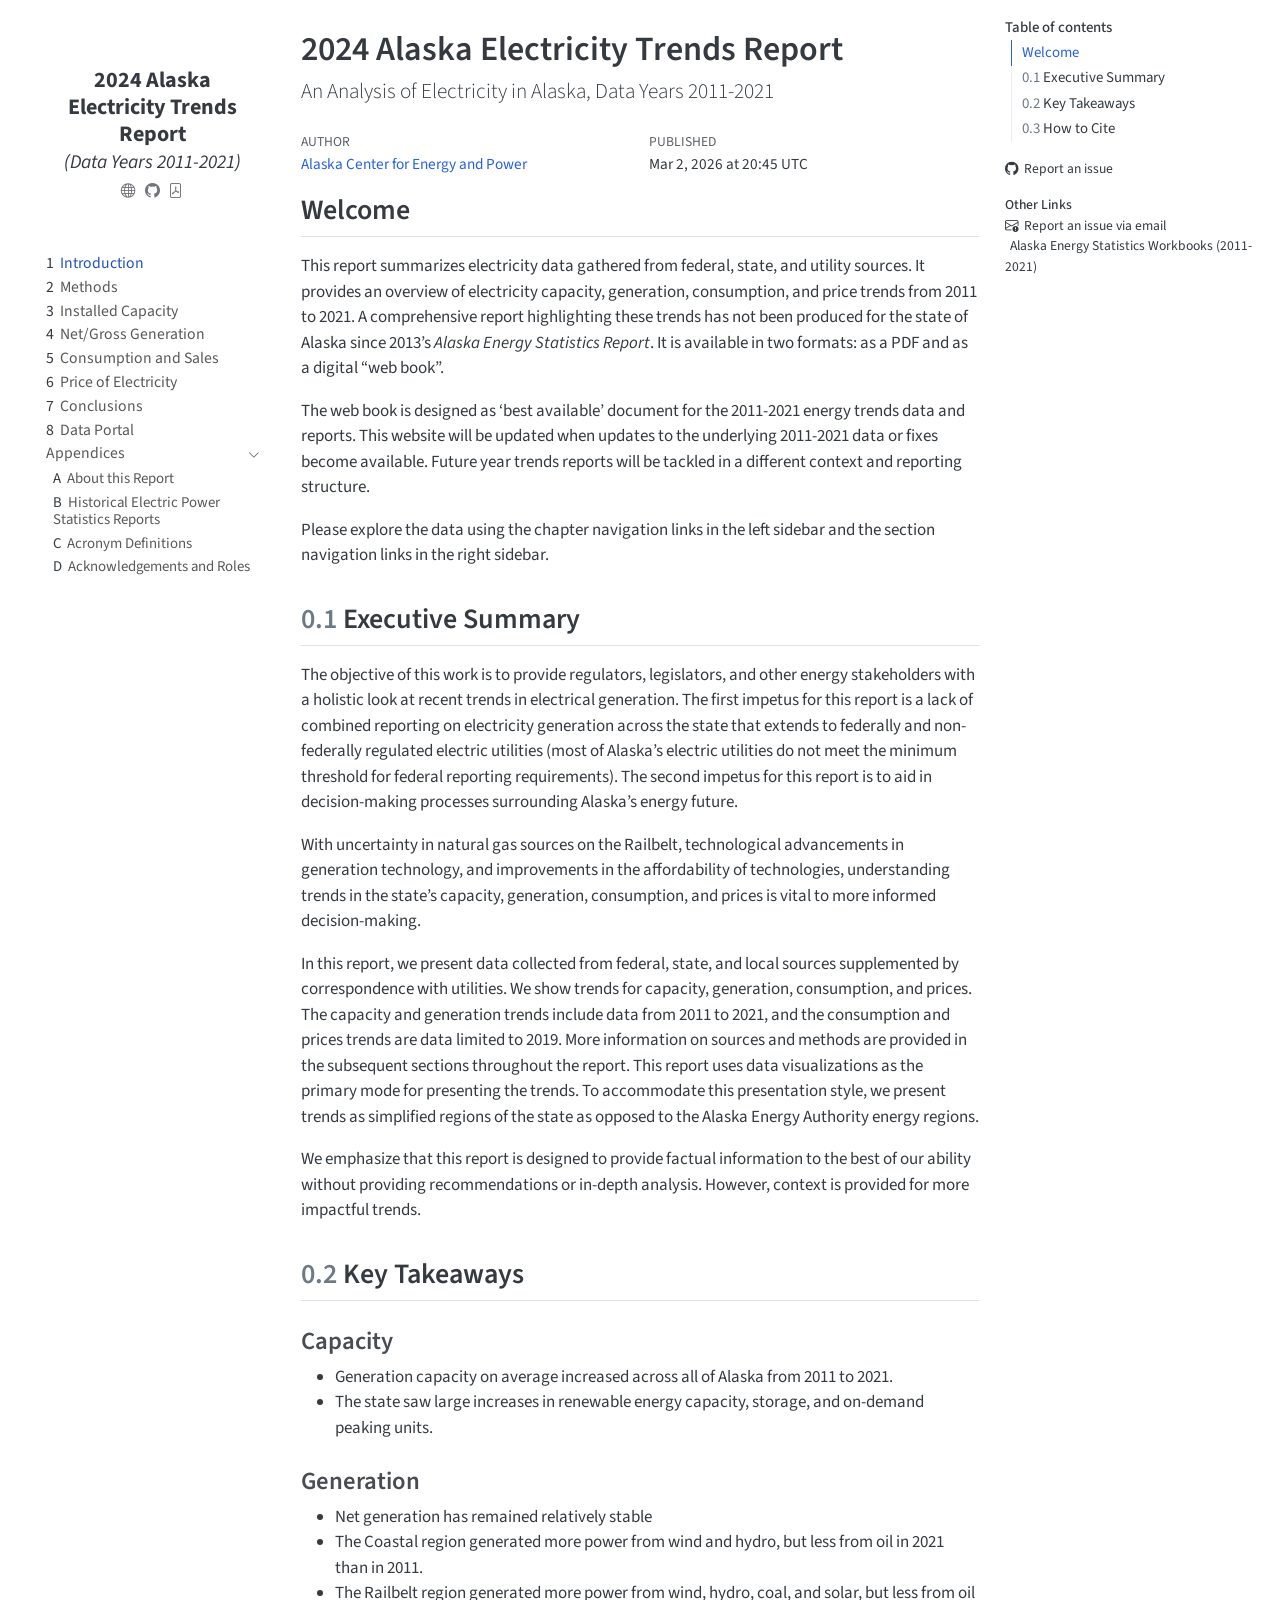
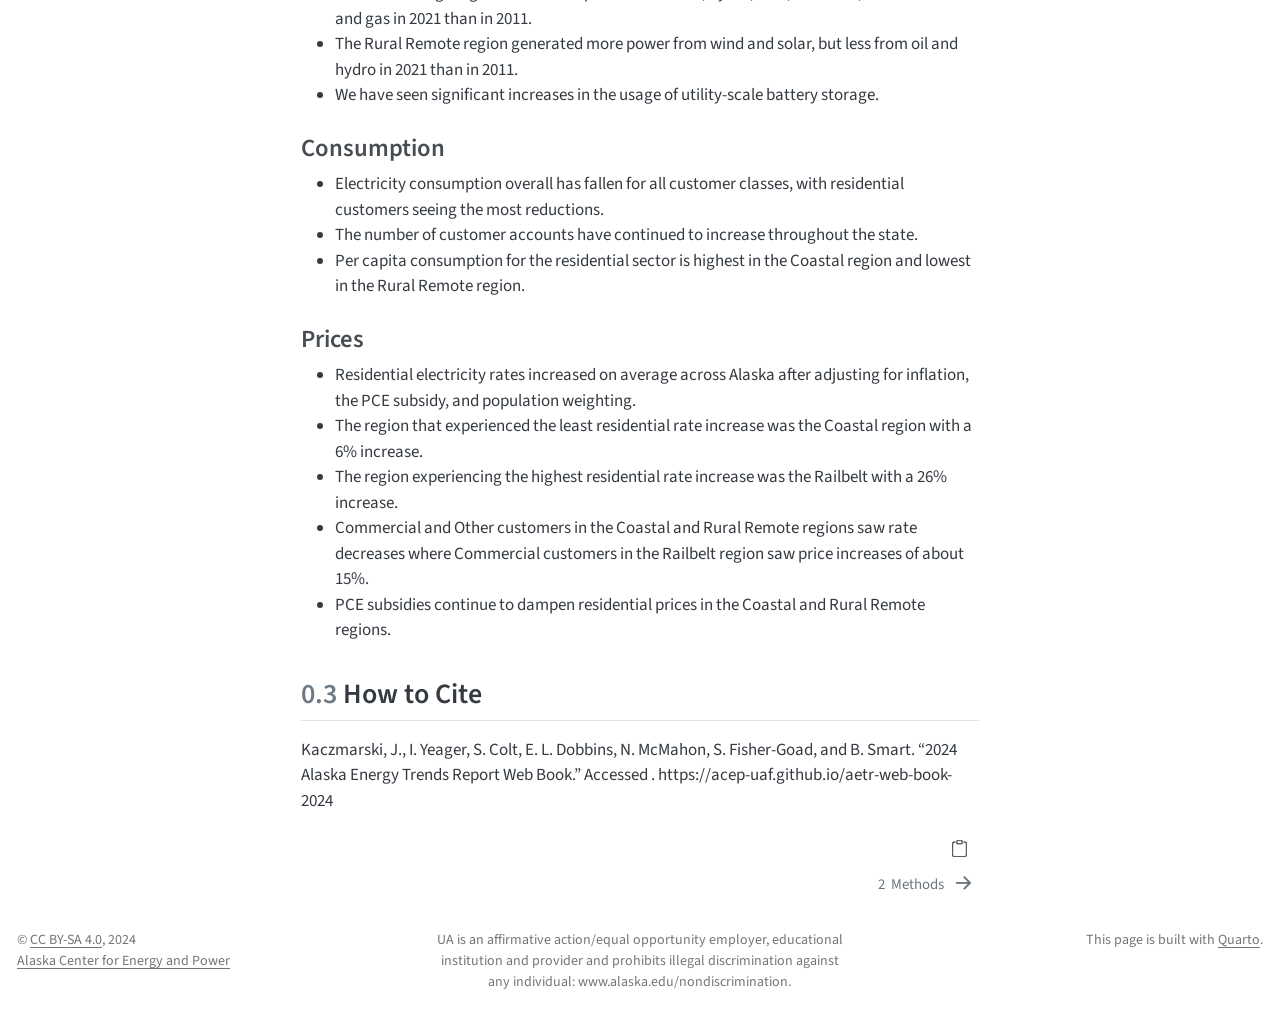
==== commit 402df48c: "Built site for gh-pages" ====
--- a/index.html
+++ b/index.html
@@ -2,7 +2,7 @@
 <html xmlns="http://www.w3.org/1999/xhtml" lang="en" xml:lang="en"><head>
 
 <meta charset="utf-8">
-<meta name="generator" content="quarto-1.6.39">
+<meta name="generator" content="quarto-1.8.27">
 
 <meta name="viewport" content="width=device-width, initial-scale=1.0, user-scalable=yes">
 
@@ -22,8 +22,9 @@
   vertical-align: middle;
 }
 /* CSS for syntax highlighting */
+html { -webkit-text-size-adjust: 100%; }
 pre > code.sourceCode { white-space: pre; position: relative; }
-pre > code.sourceCode > span { line-height: 1.25; }
+pre > code.sourceCode > span { display: inline-block; line-height: 1.25; }
 pre > code.sourceCode > span:empty { height: 1.2em; }
 .sourceCode { overflow: visible; }
 code.sourceCode > span { color: inherit; text-decoration: inherit; }
@@ -34,7 +35,7 @@
 }
 @media print {
 pre > code.sourceCode { white-space: pre-wrap; }
-pre > code.sourceCode > span { display: inline-block; text-indent: -5em; padding-left: 5em; }
+pre > code.sourceCode > span { text-indent: -5em; padding-left: 5em; }
 }
 pre.numberSource code
   { counter-reset: source-line 0; }
@@ -65,15 +66,17 @@
 <script src="site_libs/quarto-search/quarto-search.js"></script>
 <meta name="quarto:offset" content="./">
 <link href="./methods.html" rel="next">
-<script src="site_libs/quarto-html/quarto.js"></script>
+<script src="site_libs/quarto-html/quarto.js" type="module"></script>
+<script src="site_libs/quarto-html/tabsets/tabsets.js" type="module"></script>
+<script src="site_libs/quarto-html/axe/axe-check.js" type="module"></script>
 <script src="site_libs/quarto-html/popper.min.js"></script>
 <script src="site_libs/quarto-html/tippy.umd.min.js"></script>
 <script src="site_libs/quarto-html/anchor.min.js"></script>
 <link href="site_libs/quarto-html/tippy.css" rel="stylesheet">
-<link href="site_libs/quarto-html/quarto-syntax-highlighting-e26003cea8cd680ca0c55a263523d882.css" rel="stylesheet" id="quarto-text-highlighting-styles">
+<link href="site_libs/quarto-html/quarto-syntax-highlighting-ed96de9b727972fe78a7b5d16c58bf87.css" rel="stylesheet" id="quarto-text-highlighting-styles">
 <script src="site_libs/bootstrap/bootstrap.min.js"></script>
 <link href="site_libs/bootstrap/bootstrap-icons.css" rel="stylesheet">
-<link href="site_libs/bootstrap/bootstrap-8bee82b8e7aebb660feaa1f48ab703c2.min.css" rel="stylesheet" append-hash="true" id="quarto-bootstrap" data-mode="light">
+<link href="site_libs/bootstrap/bootstrap-ec2d5b9ca57f57bf7e5f4f89abec20f1.min.css" rel="stylesheet" append-hash="true" id="quarto-bootstrap" data-mode="light">
 <script id="quarto-search-options" type="application/json">{
   "location": "sidebar",
   "copy-button": false,
@@ -108,7 +111,7 @@
 <link rel="stylesheet" href="styles.css">
 </head>
 
-<body class="nav-sidebar floating">
+<body class="nav-sidebar floating quarto-light">
 
 <div id="quarto-search-results"></div>
   <header id="quarto-header" class="headroom fixed-top">
@@ -132,7 +135,8 @@
   <nav id="quarto-sidebar" class="sidebar collapse collapse-horizontal quarto-sidebar-collapse-item sidebar-navigation floating overflow-auto">
     <div class="pt-lg-2 mt-2 text-center sidebar-header sidebar-header-stacked">
       <a href="./index.html" class="sidebar-logo-link">
-      <img src="./images/ACEP_gear.png" alt="" class="sidebar-logo py-0 d-lg-inline d-none">
+      <img src="./images/ACEP_gear.png" alt="" class="sidebar-logo light-content py-0 d-lg-inline d-none">
+      <img src="./images/ACEP_gear.png" alt="" class="sidebar-logo dark-content py-0 d-lg-inline d-none">
       </a>
     <div class="sidebar-title mb-0 py-0">
       <a href="./"><strong>2024 Alaska Electricity Trends Report</strong><br><small><em>(Data Years 2011-2021)</em></small><br></a> 
@@ -279,7 +283,7 @@
     <div>
     <div class="quarto-title-meta-heading">Published</div>
     <div class="quarto-title-meta-contents">
-      <p class="date">Dec 13, 2024 at 22:34 UTC</p>
+      <p class="date">Mar 2, 2026 at 20:45 UTC</p>
     </div>
   </div>
   
@@ -346,7 +350,7 @@
 <h2 data-number="0.3" class="anchored" data-anchor-id="how-to-cite"><span class="header-section-number">0.3</span> How to Cite</h2>
 <p>Kaczmarski, J., I. Yeager, S. Colt, E. L. Dobbins, N. McMahon, S. Fisher-Goad, and B. Smart. “2024 Alaska Energy Trends Report Web Book.” Accessed <span><span id="ojs-element-id-1"></span>.</span> https://acep-uaf.github.io/aetr-web-book-2024</p>
 <div class="cell">
-<div class="sourceCode cell-code hidden" id="cb1" data-startfrom="46" data-source-offset="-24"><pre class="sourceCode js code-with-copy"><code class="sourceCode javascript" style="counter-reset: source-line 45;"><span id="cb1-46"><a href="#cb1-46" aria-hidden="true" tabindex="-1"></a>date <span class="op">=</span> <span class="kw">new</span> <span class="bu">Date</span>()<span class="op">;</span></span>
+<div class="code-copy-outer-scaffold"><div class="sourceCode cell-code hidden" id="cb1" data-startfrom="46" data-source-offset="-24"><pre class="sourceCode js code-with-copy"><code class="sourceCode javascript" style="counter-reset: source-line 45;"><span id="cb1-46"><a href="#cb1-46" aria-hidden="true" tabindex="-1"></a>date <span class="op">=</span> <span class="kw">new</span> <span class="bu">Date</span>()<span class="op">;</span></span>
 <span id="cb1-47"><a href="#cb1-47" aria-hidden="true" tabindex="-1"></a>day <span class="op">=</span> date<span class="op">.</span><span class="fu">getDate</span>()<span class="op">;</span></span>
 <span id="cb1-48"><a href="#cb1-48" aria-hidden="true" tabindex="-1"></a>month <span class="op">=</span> date<span class="op">.</span><span class="fu">toLocaleString</span>(<span class="st">'default'</span><span class="op">,</span> { <span class="dt">month</span><span class="op">:</span> <span class="st">'long'</span> })<span class="op">;</span></span>
 <span id="cb1-49"><a href="#cb1-49" aria-hidden="true" tabindex="-1"></a>year <span class="op">=</span> date<span class="op">.</span><span class="fu">getFullYear</span>()<span class="op">;</span></span>
@@ -396,7 +400,7 @@
 <span id="cb1-93"><a href="#cb1-93" aria-hidden="true" tabindex="-1"></a>ris_blob <span class="op">=</span> <span class="kw">new</span> <span class="bu">Blob</span>([risContent]<span class="op">,</span> { <span class="dt">type</span><span class="op">:</span> <span class="st">'text/plain'</span> })<span class="op">;</span> </span>
 <span id="cb1-94"><a href="#cb1-94" aria-hidden="true" tabindex="-1"></a></span>
 <span id="cb1-95"><a href="#cb1-95" aria-hidden="true" tabindex="-1"></a><span class="co">// Insert blobs into buttons</span></span>
-<span id="cb1-96"><a href="#cb1-96" aria-hidden="true" tabindex="-1"></a><span class="fu">citation_button</span>(biblatex_blob<span class="op">,</span> <span class="st">'aetr_web_book_2024.bib'</span><span class="op">,</span> <span class="st">'BibLaTeX'</span>)<span class="op">;</span></span></code><button title="Copy to Clipboard" class="code-copy-button"><i class="bi"></i></button></pre></div>
+<span id="cb1-96"><a href="#cb1-96" aria-hidden="true" tabindex="-1"></a><span class="fu">citation_button</span>(biblatex_blob<span class="op">,</span> <span class="st">'aetr_web_book_2024.bib'</span><span class="op">,</span> <span class="st">'BibLaTeX'</span>)<span class="op">;</span></span></code></pre></div><button title="Copy to Clipboard" class="code-copy-button"><i class="bi"></i></button></div>
 <div class="cell-output cell-output-display">
 <div>
 <div id="ojs-cell-1-1" data-nodetype="declaration">
@@ -488,7 +492,7 @@
 </div>
 </div>
 </div>
-<div class="sourceCode cell-code hidden" id="cb2" data-startfrom="97" data-source-offset="-1525"><pre class="sourceCode js code-with-copy"><code class="sourceCode javascript" style="counter-reset: source-line 96;"><span id="cb2-97"><a href="#cb2-97" aria-hidden="true" tabindex="-1"></a><span class="fu">citation_button</span>(ris_blob<span class="op">,</span> <span class="st">'aetr_web_book_2024.ris'</span><span class="op">,</span> <span class="st">'RIS'</span>)<span class="op">;</span></span></code><button title="Copy to Clipboard" class="code-copy-button"><i class="bi"></i></button></pre></div>
+<div class="code-copy-outer-scaffold"><div class="sourceCode cell-code hidden" id="cb2" data-startfrom="97" data-source-offset="-1525"><pre class="sourceCode js code-with-copy"><code class="sourceCode javascript" style="counter-reset: source-line 96;"><span id="cb2-97"><a href="#cb2-97" aria-hidden="true" tabindex="-1"></a><span class="fu">citation_button</span>(ris_blob<span class="op">,</span> <span class="st">'aetr_web_book_2024.ris'</span><span class="op">,</span> <span class="st">'RIS'</span>)<span class="op">;</span></span></code></pre></div><button title="Copy to Clipboard" class="code-copy-button"><i class="bi"></i></button></div>
 <div class="cell-output cell-output-display">
 <div>
 <div id="ojs-cell-1-14" data-nodetype="expression">
@@ -519,236 +523,243 @@
 window._ojs.runtime.interpretFromScriptTags();
 </script>
 <script id="quarto-html-after-body" type="application/javascript">
-window.document.addEventListener("DOMContentLoaded", function (event) {
-  const toggleBodyColorMode = (bsSheetEl) => {
-    const mode = bsSheetEl.getAttribute("data-mode");
-    const bodyEl = window.document.querySelector("body");
-    if (mode === "dark") {
-      bodyEl.classList.add("quarto-dark");
-      bodyEl.classList.remove("quarto-light");
-    } else {
-      bodyEl.classList.add("quarto-light");
-      bodyEl.classList.remove("quarto-dark");
+  window.document.addEventListener("DOMContentLoaded", function (event) {
+    const icon = "";
+    const anchorJS = new window.AnchorJS();
+    anchorJS.options = {
+      placement: 'right',
+      icon: icon
+    };
+    anchorJS.add('.anchored');
+    const isCodeAnnotation = (el) => {
+      for (const clz of el.classList) {
+        if (clz.startsWith('code-annotation-')) {                     
+          return true;
+        }
+      }
+      return false;
     }
-  }
-  const toggleBodyColorPrimary = () => {
-    const bsSheetEl = window.document.querySelector("link#quarto-bootstrap");
-    if (bsSheetEl) {
-      toggleBodyColorMode(bsSheetEl);
+    const onCopySuccess = function(e) {
+      // button target
+      const button = e.trigger;
+      // don't keep focus
+      button.blur();
+      // flash "checked"
+      button.classList.add('code-copy-button-checked');
+      var currentTitle = button.getAttribute("title");
+      button.setAttribute("title", "Copied!");
+      let tooltip;
+      if (window.bootstrap) {
+        button.setAttribute("data-bs-toggle", "tooltip");
+        button.setAttribute("data-bs-placement", "left");
+        button.setAttribute("data-bs-title", "Copied!");
+        tooltip = new bootstrap.Tooltip(button, 
+          { trigger: "manual", 
+            customClass: "code-copy-button-tooltip",
+            offset: [0, -8]});
+        tooltip.show();    
+      }
+      setTimeout(function() {
+        if (tooltip) {
+          tooltip.hide();
+          button.removeAttribute("data-bs-title");
+          button.removeAttribute("data-bs-toggle");
+          button.removeAttribute("data-bs-placement");
+        }
+        button.setAttribute("title", currentTitle);
+        button.classList.remove('code-copy-button-checked');
+      }, 1000);
+      // clear code selection
+      e.clearSelection();
     }
-  }
-  toggleBodyColorPrimary();  
-  const icon = "";
-  const anchorJS = new window.AnchorJS();
-  anchorJS.options = {
-    placement: 'right',
-    icon: icon
-  };
-  anchorJS.add('.anchored');
-  const isCodeAnnotation = (el) => {
-    for (const clz of el.classList) {
-      if (clz.startsWith('code-annotation-')) {                     
-        return true;
-      }
-    }
-    return false;
-  }
-  const onCopySuccess = function(e) {
-    // button target
-    const button = e.trigger;
-    // don't keep focus
-    button.blur();
-    // flash "checked"
-    button.classList.add('code-copy-button-checked');
-    var currentTitle = button.getAttribute("title");
-    button.setAttribute("title", "Copied!");
-    let tooltip;
-    if (window.bootstrap) {
-      button.setAttribute("data-bs-toggle", "tooltip");
-      button.setAttribute("data-bs-placement", "left");
-      button.setAttribute("data-bs-title", "Copied!");
-      tooltip = new bootstrap.Tooltip(button, 
-        { trigger: "manual", 
-          customClass: "code-copy-button-tooltip",
-          offset: [0, -8]});
-      tooltip.show();    
-    }
-    setTimeout(function() {
-      if (tooltip) {
-        tooltip.hide();
-        button.removeAttribute("data-bs-title");
-        button.removeAttribute("data-bs-toggle");
-        button.removeAttribute("data-bs-placement");
-      }
-      button.setAttribute("title", currentTitle);
-      button.classList.remove('code-copy-button-checked');
-    }, 1000);
-    // clear code selection
-    e.clearSelection();
-  }
-  const getTextToCopy = function(trigger) {
-      const codeEl = trigger.previousElementSibling.cloneNode(true);
+    const getTextToCopy = function(trigger) {
+      const outerScaffold = trigger.parentElement.cloneNode(true);
+      const codeEl = outerScaffold.querySelector('code');
       for (const childEl of codeEl.children) {
         if (isCodeAnnotation(childEl)) {
           childEl.remove();
         }
       }
       return codeEl.innerText;
-  }
-  const clipboard = new window.ClipboardJS('.code-copy-button:not([data-in-quarto-modal])', {
-    text: getTextToCopy
-  });
-  clipboard.on('success', onCopySuccess);
-  if (window.document.getElementById('quarto-embedded-source-code-modal')) {
-    const clipboardModal = new window.ClipboardJS('.code-copy-button[data-in-quarto-modal]', {
-      text: getTextToCopy,
-      container: window.document.getElementById('quarto-embedded-source-code-modal')
+    }
+    const clipboard = new window.ClipboardJS('.code-copy-button:not([data-in-quarto-modal])', {
+      text: getTextToCopy
     });
-    clipboardModal.on('success', onCopySuccess);
-  }
-    var localhostRegex = new RegExp(/^(?:http|https):\/\/localhost\:?[0-9]*\//);
-    var mailtoRegex = new RegExp(/^mailto:/);
-      var filterRegex = new RegExp("https:\/\/acep-uaf\.github\.io\/aetr-web-book-2024\/");
-    var isInternal = (href) => {
-        return filterRegex.test(href) || localhostRegex.test(href) || mailtoRegex.test(href);
+    clipboard.on('success', onCopySuccess);
+    if (window.document.getElementById('quarto-embedded-source-code-modal')) {
+      const clipboardModal = new window.ClipboardJS('.code-copy-button[data-in-quarto-modal]', {
+        text: getTextToCopy,
+        container: window.document.getElementById('quarto-embedded-source-code-modal')
+      });
+      clipboardModal.on('success', onCopySuccess);
     }
-    // Inspect non-navigation links and adorn them if external
- 	var links = window.document.querySelectorAll('a[href]:not(.nav-link):not(.navbar-brand):not(.toc-action):not(.sidebar-link):not(.sidebar-item-toggle):not(.pagination-link):not(.no-external):not([aria-hidden]):not(.dropdown-item):not(.quarto-navigation-tool):not(.about-link)');
-    for (var i=0; i<links.length; i++) {
-      const link = links[i];
-      if (!isInternal(link.href)) {
-        // undo the damage that might have been done by quarto-nav.js in the case of
-        // links that we want to consider external
-        if (link.dataset.originalHref !== undefined) {
-          link.href = link.dataset.originalHref;
-        }
-      }
+      var localhostRegex = new RegExp(/^(?:http|https):\/\/localhost\:?[0-9]*\//);
+      var mailtoRegex = new RegExp(/^mailto:/);
+        var filterRegex = new RegExp("https:\/\/acep-uaf\.github\.io\/aetr-web-book-2024\/");
+      var isInternal = (href) => {
+          return filterRegex.test(href) || localhostRegex.test(href) || mailtoRegex.test(href);
+      }
+      // Inspect non-navigation links and adorn them if external
+     var links = window.document.querySelectorAll('a[href]:not(.nav-link):not(.navbar-brand):not(.toc-action):not(.sidebar-link):not(.sidebar-item-toggle):not(.pagination-link):not(.no-external):not([aria-hidden]):not(.dropdown-item):not(.quarto-navigation-tool):not(.about-link)');
+      for (var i=0; i<links.length; i++) {
+        const link = links[i];
+        if (!isInternal(link.href)) {
+          // undo the damage that might have been done by quarto-nav.js in the case of
+          // links that we want to consider external
+          if (link.dataset.originalHref !== undefined) {
+            link.href = link.dataset.originalHref;
+          }
+        }
+      }
+    function tippyHover(el, contentFn, onTriggerFn, onUntriggerFn) {
+      const config = {
+        allowHTML: true,
+        maxWidth: 500,
+        delay: 100,
+        arrow: false,
+        appendTo: function(el) {
+            return el.parentElement;
+        },
+        interactive: true,
+        interactiveBorder: 10,
+        theme: 'quarto',
+        placement: 'bottom-start',
+      };
+      if (contentFn) {
+        config.content = contentFn;
+      }
+      if (onTriggerFn) {
+        config.onTrigger = onTriggerFn;
+      }
+      if (onUntriggerFn) {
+        config.onUntrigger = onUntriggerFn;
+      }
+      window.tippy(el, config); 
     }
-  function tippyHover(el, contentFn, onTriggerFn, onUntriggerFn) {
-    const config = {
-      allowHTML: true,
-      maxWidth: 500,
-      delay: 100,
-      arrow: false,
-      appendTo: function(el) {
-          return el.parentElement;
-      },
-      interactive: true,
-      interactiveBorder: 10,
-      theme: 'quarto',
-      placement: 'bottom-start',
-    };
-    if (contentFn) {
-      config.content = contentFn;
+    const noterefs = window.document.querySelectorAll('a[role="doc-noteref"]');
+    for (var i=0; i<noterefs.length; i++) {
+      const ref = noterefs[i];
+      tippyHover(ref, function() {
+        // use id or data attribute instead here
+        let href = ref.getAttribute('data-footnote-href') || ref.getAttribute('href');
+        try { href = new URL(href).hash; } catch {}
+        const id = href.replace(/^#\/?/, "");
+        const note = window.document.getElementById(id);
+        if (note) {
+          return note.innerHTML;
+        } else {
+          return "";
+        }
+      });
     }
-    if (onTriggerFn) {
-      config.onTrigger = onTriggerFn;
-    }
-    if (onUntriggerFn) {
-      config.onUntrigger = onUntriggerFn;
-    }
-    window.tippy(el, config); 
-  }
-  const noterefs = window.document.querySelectorAll('a[role="doc-noteref"]');
-  for (var i=0; i<noterefs.length; i++) {
-    const ref = noterefs[i];
-    tippyHover(ref, function() {
-      // use id or data attribute instead here
-      let href = ref.getAttribute('data-footnote-href') || ref.getAttribute('href');
-      try { href = new URL(href).hash; } catch {}
-      const id = href.replace(/^#\/?/, "");
-      const note = window.document.getElementById(id);
-      if (note) {
-        return note.innerHTML;
+    const xrefs = window.document.querySelectorAll('a.quarto-xref');
+    const processXRef = (id, note) => {
+      // Strip column container classes
+      const stripColumnClz = (el) => {
+        el.classList.remove("page-full", "page-columns");
+        if (el.children) {
+          for (const child of el.children) {
+            stripColumnClz(child);
+          }
+        }
+      }
+      stripColumnClz(note)
+      if (id === null || id.startsWith('sec-')) {
+        // Special case sections, only their first couple elements
+        const container = document.createElement("div");
+        if (note.children && note.children.length > 2) {
+          container.appendChild(note.children[0].cloneNode(true));
+          for (let i = 1; i < note.children.length; i++) {
+            const child = note.children[i];
+            if (child.tagName === "P" && child.innerText === "") {
+              continue;
+            } else {
+              container.appendChild(child.cloneNode(true));
+              break;
+            }
+          }
+          if (window.Quarto?.typesetMath) {
+            window.Quarto.typesetMath(container);
+          }
+          return container.innerHTML
+        } else {
+          if (window.Quarto?.typesetMath) {
+            window.Quarto.typesetMath(note);
+          }
+          return note.innerHTML;
+        }
       } else {
-        return "";
-      }
-    });
-  }
-  const xrefs = window.document.querySelectorAll('a.quarto-xref');
-  const processXRef = (id, note) => {
-    // Strip column container classes
-    const stripColumnClz = (el) => {
-      el.classList.remove("page-full", "page-columns");
-      if (el.children) {
-        for (const child of el.children) {
-          stripColumnClz(child);
-        }
-      }
-    }
-    stripColumnClz(note)
-    if (id === null || id.startsWith('sec-')) {
-      // Special case sections, only their first couple elements
-      const container = document.createElement("div");
-      if (note.children && note.children.length > 2) {
-        container.appendChild(note.children[0].cloneNode(true));
-        for (let i = 1; i < note.children.length; i++) {
-          const child = note.children[i];
-          if (child.tagName === "P" && child.innerText === "") {
-            continue;
-          } else {
-            container.appendChild(child.cloneNode(true));
-            break;
-          }
-        }
-        if (window.Quarto?.typesetMath) {
-          window.Quarto.typesetMath(container);
-        }
-        return container.innerHTML
-      } else {
+        // Remove any anchor links if they are present
+        const anchorLink = note.querySelector('a.anchorjs-link');
+        if (anchorLink) {
+          anchorLink.remove();
+        }
         if (window.Quarto?.typesetMath) {
           window.Quarto.typesetMath(note);
         }
-        return note.innerHTML;
-      }
-    } else {
-      // Remove any anchor links if they are present
-      const anchorLink = note.querySelector('a.anchorjs-link');
-      if (anchorLink) {
-        anchorLink.remove();
-      }
-      if (window.Quarto?.typesetMath) {
-        window.Quarto.typesetMath(note);
-      }
-      if (note.classList.contains("callout")) {
-        return note.outerHTML;
-      } else {
-        return note.innerHTML;
+        if (note.classList.contains("callout")) {
+          return note.outerHTML;
+        } else {
+          return note.innerHTML;
+        }
       }
     }
-  }
-  for (var i=0; i<xrefs.length; i++) {
-    const xref = xrefs[i];
-    tippyHover(xref, undefined, function(instance) {
-      instance.disable();
-      let url = xref.getAttribute('href');
-      let hash = undefined; 
-      if (url.startsWith('#')) {
-        hash = url;
-      } else {
-        try { hash = new URL(url).hash; } catch {}
-      }
-      if (hash) {
-        const id = hash.replace(/^#\/?/, "");
-        const note = window.document.getElementById(id);
-        if (note !== null) {
-          try {
-            const html = processXRef(id, note.cloneNode(true));
-            instance.setContent(html);
-          } finally {
-            instance.enable();
-            instance.show();
+    for (var i=0; i<xrefs.length; i++) {
+      const xref = xrefs[i];
+      tippyHover(xref, undefined, function(instance) {
+        instance.disable();
+        let url = xref.getAttribute('href');
+        let hash = undefined; 
+        if (url.startsWith('#')) {
+          hash = url;
+        } else {
+          try { hash = new URL(url).hash; } catch {}
+        }
+        if (hash) {
+          const id = hash.replace(/^#\/?/, "");
+          const note = window.document.getElementById(id);
+          if (note !== null) {
+            try {
+              const html = processXRef(id, note.cloneNode(true));
+              instance.setContent(html);
+            } finally {
+              instance.enable();
+              instance.show();
+            }
+          } else {
+            // See if we can fetch this
+            fetch(url.split('#')[0])
+            .then(res => res.text())
+            .then(html => {
+              const parser = new DOMParser();
+              const htmlDoc = parser.parseFromString(html, "text/html");
+              const note = htmlDoc.getElementById(id);
+              if (note !== null) {
+                const html = processXRef(id, note);
+                instance.setContent(html);
+              } 
+            }).finally(() => {
+              instance.enable();
+              instance.show();
+            });
           }
         } else {
-          // See if we can fetch this
-          fetch(url.split('#')[0])
+          // See if we can fetch a full url (with no hash to target)
+          // This is a special case and we should probably do some content thinning / targeting
+          fetch(url)
           .then(res => res.text())
           .then(html => {
             const parser = new DOMParser();
             const htmlDoc = parser.parseFromString(html, "text/html");
-            const note = htmlDoc.getElementById(id);
+            const note = htmlDoc.querySelector('main.content');
             if (note !== null) {
-              const html = processXRef(id, note);
+              // This should only happen for chapter cross references
+              // (since there is no id in the URL)
+              // remove the first header
+              if (note.children.length > 0 && note.children[0].tagName === "HEADER") {
+                note.children[0].remove();
+              }
+              const html = processXRef(null, note);
               instance.setContent(html);
             } 
           }).finally(() => {
@@ -756,185 +767,161 @@
             instance.show();
           });
         }
-      } else {
-        // See if we can fetch a full url (with no hash to target)
-        // This is a special case and we should probably do some content thinning / targeting
-        fetch(url)
-        .then(res => res.text())
-        .then(html => {
-          const parser = new DOMParser();
-          const htmlDoc = parser.parseFromString(html, "text/html");
-          const note = htmlDoc.querySelector('main.content');
-          if (note !== null) {
-            // This should only happen for chapter cross references
-            // (since there is no id in the URL)
-            // remove the first header
-            if (note.children.length > 0 && note.children[0].tagName === "HEADER") {
-              note.children[0].remove();
-            }
-            const html = processXRef(null, note);
-            instance.setContent(html);
-          } 
-        }).finally(() => {
-          instance.enable();
-          instance.show();
-        });
-      }
-    }, function(instance) {
-    });
-  }
-      let selectedAnnoteEl;
-      const selectorForAnnotation = ( cell, annotation) => {
-        let cellAttr = 'data-code-cell="' + cell + '"';
-        let lineAttr = 'data-code-annotation="' +  annotation + '"';
-        const selector = 'span[' + cellAttr + '][' + lineAttr + ']';
-        return selector;
-      }
-      const selectCodeLines = (annoteEl) => {
-        const doc = window.document;
-        const targetCell = annoteEl.getAttribute("data-target-cell");
-        const targetAnnotation = annoteEl.getAttribute("data-target-annotation");
-        const annoteSpan = window.document.querySelector(selectorForAnnotation(targetCell, targetAnnotation));
-        const lines = annoteSpan.getAttribute("data-code-lines").split(",");
-        const lineIds = lines.map((line) => {
-          return targetCell + "-" + line;
-        })
-        let top = null;
-        let height = null;
-        let parent = null;
-        if (lineIds.length > 0) {
-            //compute the position of the single el (top and bottom and make a div)
-            const el = window.document.getElementById(lineIds[0]);
-            top = el.offsetTop;
-            height = el.offsetHeight;
-            parent = el.parentElement.parentElement;
-          if (lineIds.length > 1) {
-            const lastEl = window.document.getElementById(lineIds[lineIds.length - 1]);
-            const bottom = lastEl.offsetTop + lastEl.offsetHeight;
-            height = bottom - top;
-          }
-          if (top !== null && height !== null && parent !== null) {
-            // cook up a div (if necessary) and position it 
-            let div = window.document.getElementById("code-annotation-line-highlight");
-            if (div === null) {
-              div = window.document.createElement("div");
-              div.setAttribute("id", "code-annotation-line-highlight");
-              div.style.position = 'absolute';
-              parent.appendChild(div);
-            }
-            div.style.top = top - 2 + "px";
-            div.style.height = height + 4 + "px";
-            div.style.left = 0;
-            let gutterDiv = window.document.getElementById("code-annotation-line-highlight-gutter");
-            if (gutterDiv === null) {
-              gutterDiv = window.document.createElement("div");
-              gutterDiv.setAttribute("id", "code-annotation-line-highlight-gutter");
-              gutterDiv.style.position = 'absolute';
-              const codeCell = window.document.getElementById(targetCell);
-              const gutter = codeCell.querySelector('.code-annotation-gutter');
-              gutter.appendChild(gutterDiv);
-            }
-            gutterDiv.style.top = top - 2 + "px";
-            gutterDiv.style.height = height + 4 + "px";
-          }
-          selectedAnnoteEl = annoteEl;
-        }
-      };
-      const unselectCodeLines = () => {
-        const elementsIds = ["code-annotation-line-highlight", "code-annotation-line-highlight-gutter"];
-        elementsIds.forEach((elId) => {
-          const div = window.document.getElementById(elId);
-          if (div) {
-            div.remove();
-          }
-        });
-        selectedAnnoteEl = undefined;
-      };
-        // Handle positioning of the toggle
-    window.addEventListener(
-      "resize",
-      throttle(() => {
-        elRect = undefined;
-        if (selectedAnnoteEl) {
-          selectCodeLines(selectedAnnoteEl);
-        }
-      }, 10)
-    );
-    function throttle(fn, ms) {
-    let throttle = false;
-    let timer;
-      return (...args) => {
-        if(!throttle) { // first call gets through
-            fn.apply(this, args);
-            throttle = true;
-        } else { // all the others get throttled
-            if(timer) clearTimeout(timer); // cancel #2
-            timer = setTimeout(() => {
-              fn.apply(this, args);
-              timer = throttle = false;
-            }, ms);
-        }
-      };
-    }
-      // Attach click handler to the DT
-      const annoteDls = window.document.querySelectorAll('dt[data-target-cell]');
-      for (const annoteDlNode of annoteDls) {
-        annoteDlNode.addEventListener('click', (event) => {
-          const clickedEl = event.target;
-          if (clickedEl !== selectedAnnoteEl) {
-            unselectCodeLines();
-            const activeEl = window.document.querySelector('dt[data-target-cell].code-annotation-active');
-            if (activeEl) {
-              activeEl.classList.remove('code-annotation-active');
-            }
-            selectCodeLines(clickedEl);
-            clickedEl.classList.add('code-annotation-active');
-          } else {
-            // Unselect the line
-            unselectCodeLines();
-            clickedEl.classList.remove('code-annotation-active');
-          }
-        });
-      }
-  const findCites = (el) => {
-    const parentEl = el.parentElement;
-    if (parentEl) {
-      const cites = parentEl.dataset.cites;
-      if (cites) {
-        return {
-          el,
-          cites: cites.split(' ')
-        };
-      } else {
-        return findCites(el.parentElement)
-      }
-    } else {
-      return undefined;
-    }
-  };
-  var bibliorefs = window.document.querySelectorAll('a[role="doc-biblioref"]');
-  for (var i=0; i<bibliorefs.length; i++) {
-    const ref = bibliorefs[i];
-    const citeInfo = findCites(ref);
-    if (citeInfo) {
-      tippyHover(citeInfo.el, function() {
-        var popup = window.document.createElement('div');
-        citeInfo.cites.forEach(function(cite) {
-          var citeDiv = window.document.createElement('div');
-          citeDiv.classList.add('hanging-indent');
-          citeDiv.classList.add('csl-entry');
-          var biblioDiv = window.document.getElementById('ref-' + cite);
-          if (biblioDiv) {
-            citeDiv.innerHTML = biblioDiv.innerHTML;
-          }
-          popup.appendChild(citeDiv);
-        });
-        return popup.innerHTML;
+      }, function(instance) {
       });
     }
-  }
-});
-</script>
+        let selectedAnnoteEl;
+        const selectorForAnnotation = ( cell, annotation) => {
+          let cellAttr = 'data-code-cell="' + cell + '"';
+          let lineAttr = 'data-code-annotation="' +  annotation + '"';
+          const selector = 'span[' + cellAttr + '][' + lineAttr + ']';
+          return selector;
+        }
+        const selectCodeLines = (annoteEl) => {
+          const doc = window.document;
+          const targetCell = annoteEl.getAttribute("data-target-cell");
+          const targetAnnotation = annoteEl.getAttribute("data-target-annotation");
+          const annoteSpan = window.document.querySelector(selectorForAnnotation(targetCell, targetAnnotation));
+          const lines = annoteSpan.getAttribute("data-code-lines").split(",");
+          const lineIds = lines.map((line) => {
+            return targetCell + "-" + line;
+          })
+          let top = null;
+          let height = null;
+          let parent = null;
+          if (lineIds.length > 0) {
+              //compute the position of the single el (top and bottom and make a div)
+              const el = window.document.getElementById(lineIds[0]);
+              top = el.offsetTop;
+              height = el.offsetHeight;
+              parent = el.parentElement.parentElement;
+            if (lineIds.length > 1) {
+              const lastEl = window.document.getElementById(lineIds[lineIds.length - 1]);
+              const bottom = lastEl.offsetTop + lastEl.offsetHeight;
+              height = bottom - top;
+            }
+            if (top !== null && height !== null && parent !== null) {
+              // cook up a div (if necessary) and position it 
+              let div = window.document.getElementById("code-annotation-line-highlight");
+              if (div === null) {
+                div = window.document.createElement("div");
+                div.setAttribute("id", "code-annotation-line-highlight");
+                div.style.position = 'absolute';
+                parent.appendChild(div);
+              }
+              div.style.top = top - 2 + "px";
+              div.style.height = height + 4 + "px";
+              div.style.left = 0;
+              let gutterDiv = window.document.getElementById("code-annotation-line-highlight-gutter");
+              if (gutterDiv === null) {
+                gutterDiv = window.document.createElement("div");
+                gutterDiv.setAttribute("id", "code-annotation-line-highlight-gutter");
+                gutterDiv.style.position = 'absolute';
+                const codeCell = window.document.getElementById(targetCell);
+                const gutter = codeCell.querySelector('.code-annotation-gutter');
+                gutter.appendChild(gutterDiv);
+              }
+              gutterDiv.style.top = top - 2 + "px";
+              gutterDiv.style.height = height + 4 + "px";
+            }
+            selectedAnnoteEl = annoteEl;
+          }
+        };
+        const unselectCodeLines = () => {
+          const elementsIds = ["code-annotation-line-highlight", "code-annotation-line-highlight-gutter"];
+          elementsIds.forEach((elId) => {
+            const div = window.document.getElementById(elId);
+            if (div) {
+              div.remove();
+            }
+          });
+          selectedAnnoteEl = undefined;
+        };
+          // Handle positioning of the toggle
+      window.addEventListener(
+        "resize",
+        throttle(() => {
+          elRect = undefined;
+          if (selectedAnnoteEl) {
+            selectCodeLines(selectedAnnoteEl);
+          }
+        }, 10)
+      );
+      function throttle(fn, ms) {
+      let throttle = false;
+      let timer;
+        return (...args) => {
+          if(!throttle) { // first call gets through
+              fn.apply(this, args);
+              throttle = true;
+          } else { // all the others get throttled
+              if(timer) clearTimeout(timer); // cancel #2
+              timer = setTimeout(() => {
+                fn.apply(this, args);
+                timer = throttle = false;
+              }, ms);
+          }
+        };
+      }
+        // Attach click handler to the DT
+        const annoteDls = window.document.querySelectorAll('dt[data-target-cell]');
+        for (const annoteDlNode of annoteDls) {
+          annoteDlNode.addEventListener('click', (event) => {
+            const clickedEl = event.target;
+            if (clickedEl !== selectedAnnoteEl) {
+              unselectCodeLines();
+              const activeEl = window.document.querySelector('dt[data-target-cell].code-annotation-active');
+              if (activeEl) {
+                activeEl.classList.remove('code-annotation-active');
+              }
+              selectCodeLines(clickedEl);
+              clickedEl.classList.add('code-annotation-active');
+            } else {
+              // Unselect the line
+              unselectCodeLines();
+              clickedEl.classList.remove('code-annotation-active');
+            }
+          });
+        }
+    const findCites = (el) => {
+      const parentEl = el.parentElement;
+      if (parentEl) {
+        const cites = parentEl.dataset.cites;
+        if (cites) {
+          return {
+            el,
+            cites: cites.split(' ')
+          };
+        } else {
+          return findCites(el.parentElement)
+        }
+      } else {
+        return undefined;
+      }
+    };
+    var bibliorefs = window.document.querySelectorAll('a[role="doc-biblioref"]');
+    for (var i=0; i<bibliorefs.length; i++) {
+      const ref = bibliorefs[i];
+      const citeInfo = findCites(ref);
+      if (citeInfo) {
+        tippyHover(citeInfo.el, function() {
+          var popup = window.document.createElement('div');
+          citeInfo.cites.forEach(function(cite) {
+            var citeDiv = window.document.createElement('div');
+            citeDiv.classList.add('hanging-indent');
+            citeDiv.classList.add('csl-entry');
+            var biblioDiv = window.document.getElementById('ref-' + cite);
+            if (biblioDiv) {
+              citeDiv.innerHTML = biblioDiv.innerHTML;
+            }
+            popup.appendChild(citeDiv);
+          });
+          return popup.innerHTML;
+        });
+      }
+    }
+  });
+  </script>
 <nav class="page-navigation">
   <div class="nav-page nav-page-previous">
   </div>
--- a/site_libs/quarto-html/quarto-syntax-highlighting-ed96de9b727972fe78a7b5d16c58bf87.css
+++ b/site_libs/quarto-html/quarto-syntax-highlighting-ed96de9b727972fe78a7b5d16c58bf87.css
@@ -0,0 +1,236 @@
+/* quarto syntax highlight colors */
+:root {
+  --quarto-hl-ot-color: #003B4F;
+  --quarto-hl-at-color: #657422;
+  --quarto-hl-ss-color: #20794D;
+  --quarto-hl-an-color: #5E5E5E;
+  --quarto-hl-fu-color: #4758AB;
+  --quarto-hl-st-color: #20794D;
+  --quarto-hl-cf-color: #003B4F;
+  --quarto-hl-op-color: #5E5E5E;
+  --quarto-hl-er-color: #AD0000;
+  --quarto-hl-bn-color: #AD0000;
+  --quarto-hl-al-color: #AD0000;
+  --quarto-hl-va-color: #111111;
+  --quarto-hl-bu-color: inherit;
+  --quarto-hl-ex-color: inherit;
+  --quarto-hl-pp-color: #AD0000;
+  --quarto-hl-in-color: #5E5E5E;
+  --quarto-hl-vs-color: #20794D;
+  --quarto-hl-wa-color: #5E5E5E;
+  --quarto-hl-do-color: #5E5E5E;
+  --quarto-hl-im-color: #00769E;
+  --quarto-hl-ch-color: #20794D;
+  --quarto-hl-dt-color: #AD0000;
+  --quarto-hl-fl-color: #AD0000;
+  --quarto-hl-co-color: #5E5E5E;
+  --quarto-hl-cv-color: #5E5E5E;
+  --quarto-hl-cn-color: #8f5902;
+  --quarto-hl-sc-color: #5E5E5E;
+  --quarto-hl-dv-color: #AD0000;
+  --quarto-hl-kw-color: #003B4F;
+}
+
+/* other quarto variables */
+:root {
+  --quarto-font-monospace: SFMono-Regular, Menlo, Monaco, Consolas, "Liberation Mono", "Courier New", monospace;
+}
+
+/* syntax highlight based on Pandoc's rules */
+pre > code.sourceCode > span {
+  color: #003B4F;
+}
+
+code.sourceCode > span {
+  color: #003B4F;
+}
+
+div.sourceCode,
+div.sourceCode pre.sourceCode {
+  color: #003B4F;
+}
+
+/* Normal */
+code span {
+  color: #003B4F;
+}
+
+/* Alert */
+code span.al {
+  color: #AD0000;
+  font-style: inherit;
+}
+
+/* Annotation */
+code span.an {
+  color: #5E5E5E;
+  font-style: inherit;
+}
+
+/* Attribute */
+code span.at {
+  color: #657422;
+  font-style: inherit;
+}
+
+/* BaseN */
+code span.bn {
+  color: #AD0000;
+  font-style: inherit;
+}
+
+/* BuiltIn */
+code span.bu {
+  font-style: inherit;
+}
+
+/* ControlFlow */
+code span.cf {
+  color: #003B4F;
+  font-weight: bold;
+  font-style: inherit;
+}
+
+/* Char */
+code span.ch {
+  color: #20794D;
+  font-style: inherit;
+}
+
+/* Constant */
+code span.cn {
+  color: #8f5902;
+  font-style: inherit;
+}
+
+/* Comment */
+code span.co {
+  color: #5E5E5E;
+  font-style: inherit;
+}
+
+/* CommentVar */
+code span.cv {
+  color: #5E5E5E;
+  font-style: italic;
+}
+
+/* Documentation */
+code span.do {
+  color: #5E5E5E;
+  font-style: italic;
+}
+
+/* DataType */
+code span.dt {
+  color: #AD0000;
+  font-style: inherit;
+}
+
+/* DecVal */
+code span.dv {
+  color: #AD0000;
+  font-style: inherit;
+}
+
+/* Error */
+code span.er {
+  color: #AD0000;
+  font-style: inherit;
+}
+
+/* Extension */
+code span.ex {
+  font-style: inherit;
+}
+
+/* Float */
+code span.fl {
+  color: #AD0000;
+  font-style: inherit;
+}
+
+/* Function */
+code span.fu {
+  color: #4758AB;
+  font-style: inherit;
+}
+
+/* Import */
+code span.im {
+  color: #00769E;
+  font-style: inherit;
+}
+
+/* Information */
+code span.in {
+  color: #5E5E5E;
+  font-style: inherit;
+}
+
+/* Keyword */
+code span.kw {
+  color: #003B4F;
+  font-weight: bold;
+  font-style: inherit;
+}
+
+/* Operator */
+code span.op {
+  color: #5E5E5E;
+  font-style: inherit;
+}
+
+/* Other */
+code span.ot {
+  color: #003B4F;
+  font-style: inherit;
+}
+
+/* Preprocessor */
+code span.pp {
+  color: #AD0000;
+  font-style: inherit;
+}
+
+/* SpecialChar */
+code span.sc {
+  color: #5E5E5E;
+  font-style: inherit;
+}
+
+/* SpecialString */
+code span.ss {
+  color: #20794D;
+  font-style: inherit;
+}
+
+/* String */
+code span.st {
+  color: #20794D;
+  font-style: inherit;
+}
+
+/* Variable */
+code span.va {
+  color: #111111;
+  font-style: inherit;
+}
+
+/* VerbatimString */
+code span.vs {
+  color: #20794D;
+  font-style: inherit;
+}
+
+/* Warning */
+code span.wa {
+  color: #5E5E5E;
+  font-style: italic;
+}
+
+.prevent-inlining {
+  content: "</";
+}
+
+/*# sourceMappingURL=0920dd6d7437995b8cdf7429764427b1.css.map */
